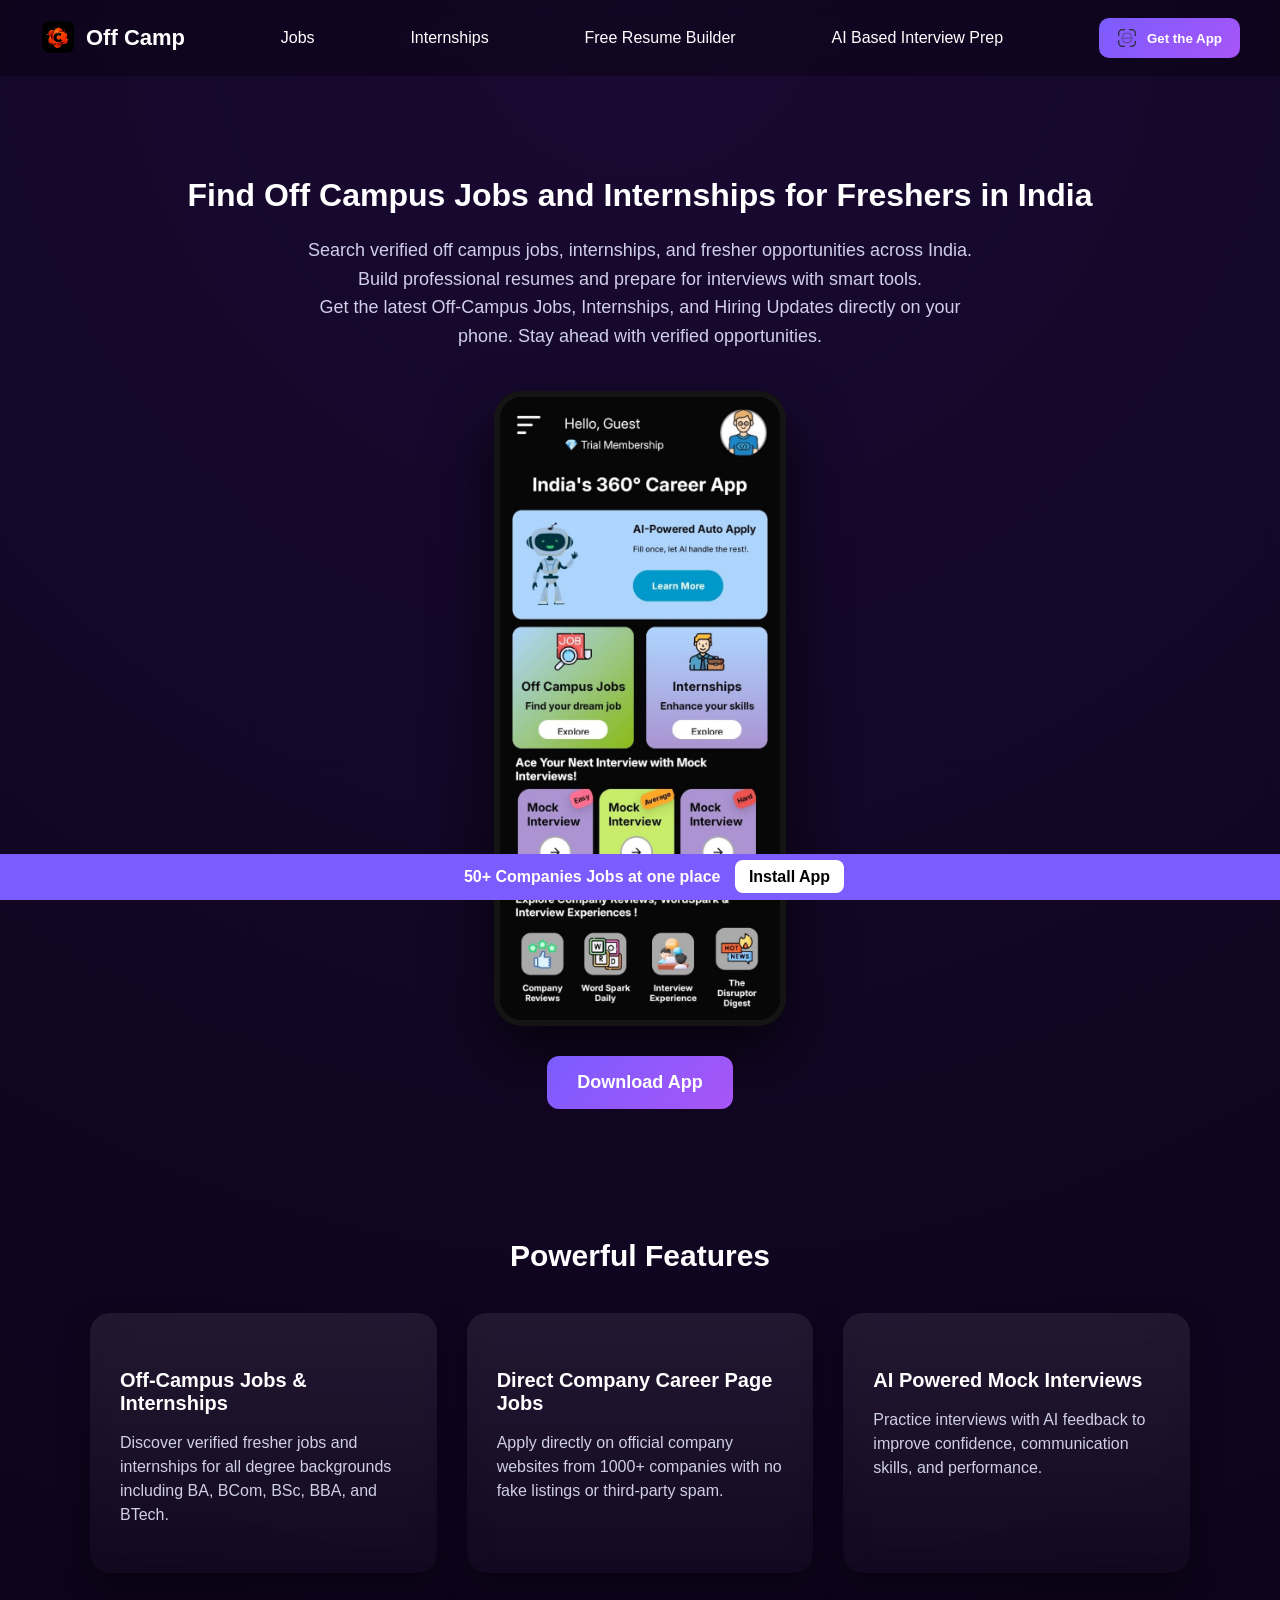
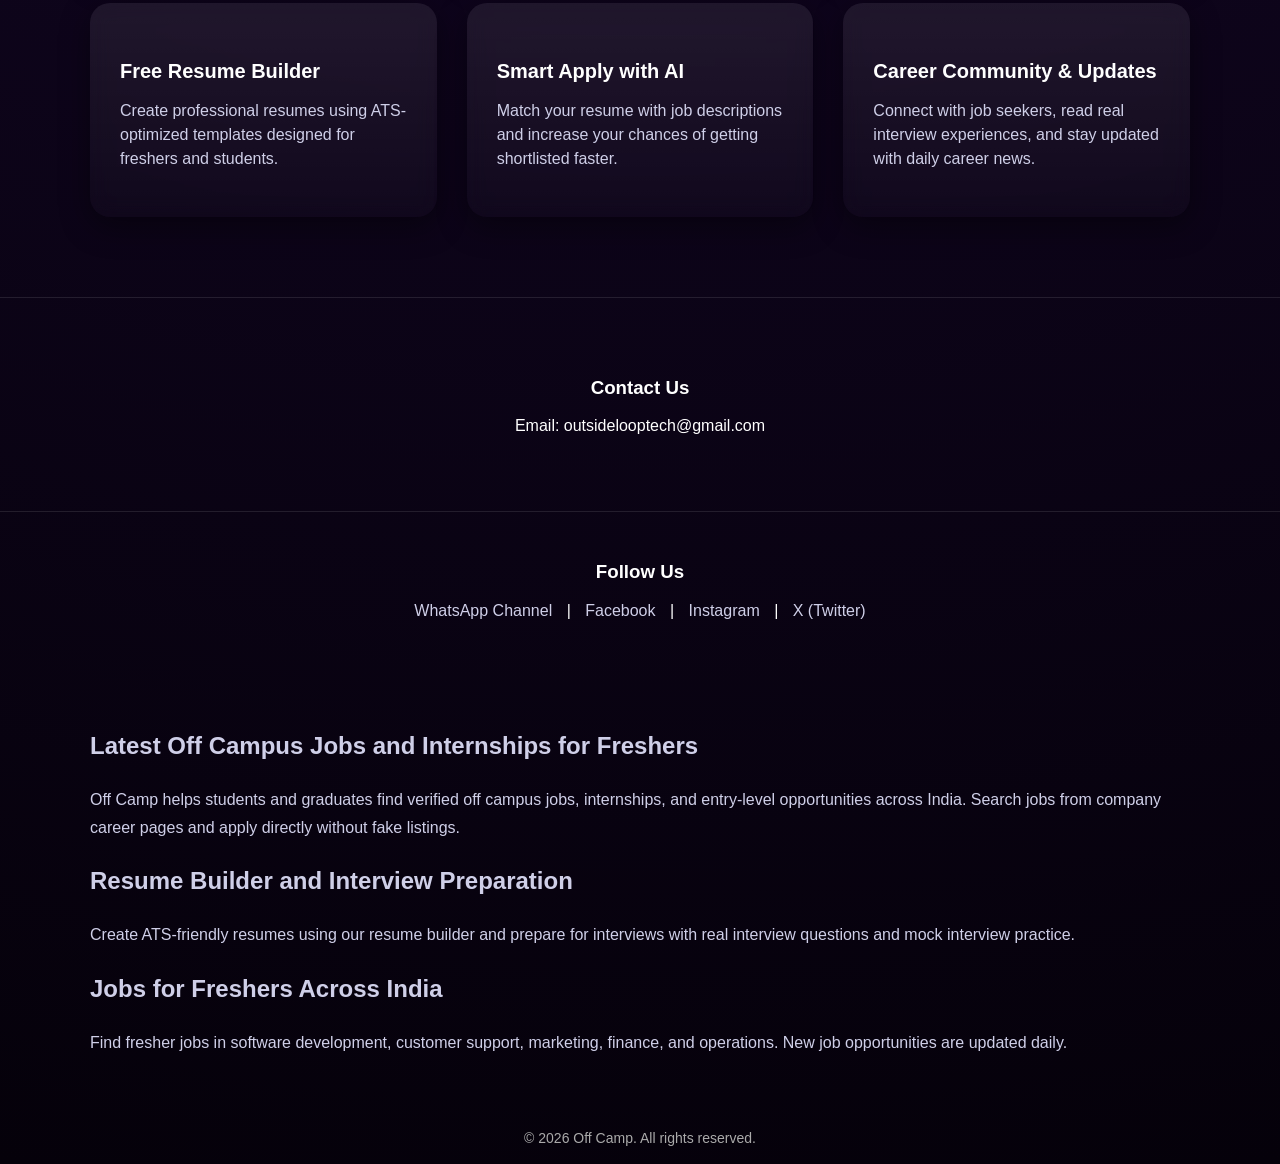
==== index.html @ f60c0081 "Update index.html" ====
<!DOCTYPE html>
<html lang="en">
<head>
<meta charset="UTF-8">
<meta name="viewport" content="width=device-width, initial-scale=1.0">
<!-- SEO Title -->
<title>Off Campus Jobs and Internships for Freshers</title>

<!-- Meta Description -->
<meta name="description" content="Find latest off campus jobs, internships, and fresher opportunities in India. Build ATS-friendly resumes and prepare for interviews. Apply directly on company career pages.">

<!-- Keywords -->
<meta name="keywords" content="off campus jobs, internships for freshers, jobs for freshers, resume builder, interview preparation, fresher jobs in India, entry level jobs">

<!-- Author -->
<meta name="author" content="Off Camp">

<link rel="sitemap" type="application/xml" title="Sitemap" href="/sitemap.xml">

<!-- Robots -->
<meta name="robots" content="index, follow">

<!-- Canonical URL -->
<link rel="canonical" href="https://offcamp.online/">

<!-- Open Graph (for sharing) -->
<meta property="og:title" content="Off Campus Jobs for Freshers | Off Camp">
<meta property="og:description" content="Find latest off campus jobs, internships, and fresher hiring updates across India.">
<meta property="og:image" content="https://offcamp.online/logo.png">
<meta property="og:url" content="https://offcamp.online/">
<meta property="og:type" content="website">
<meta name="application-name" content="Off Camp">
<meta name="apple-mobile-web-app-title" content="Off Camp">

<link rel="icon" href="/logo.png" type="image/png">
<link rel="shortcut icon" href="/logo.png">
<link rel="apple-touch-icon" href="/logo.png">
    
    
<style>

body {
    margin: 0;
    font-family: 'Poppins', sans-serif;
    background: radial-gradient(circle at top, #1a0933, #05010a);
    color: white;
}

/* Navigation */
nav {
    display: flex;
    justify-content: space-between;
    align-items: center;
    padding: 18px 40px;
    background: rgba(0,0,0,0.3);
    backdrop-filter: blur(10px);
    position: sticky;
    top: 0;
}

nav h1 {
    margin: 0;
    font-size: 22px;
    font-weight: 600;
}

nav a {
    color: white;
    text-decoration: none;
    font-weight: 500;
}

/* Hero Section */
.hero {
    text-align: center;
    padding: 80px 20px 40px;
}

.hero h2 {
    font-size: 42px;
    margin-bottom: 15px;
}

.hero p {
    font-size: 18px;
    color: #cfcfe8;
    max-width: 700px;
    margin: auto;
    line-height: 1.6;
}

/* App Image */
.app-image {
    margin-top: 40px;
}

.app-image img {
    width: 260px;
    max-width: 90%;
    border-radius: 25px;
    box-shadow: 0 20px 40px rgba(0,0,0,0.6);
    transition: 0.3s ease;
}

.app-image img:hover {
    transform: translateY(-10px) scale(1.03);
}

.download-btn {
    display: inline-block;
    margin-top: 30px;
    padding: 16px 30px;
    background: linear-gradient(135deg, #7b5cff, #a855f7);
    color: white;
    font-size: 18px;
    text-decoration: none;
    border-radius: 12px;
    font-weight: 600;
    transition: 0.3s ease;
}

.download-btn:hover {
    transform: translateY(-3px);
}

/* Features Section */
.section {
    padding: 60px 20px 80px;
}

.section h3 {
    text-align: center;
    font-size: 30px;
    margin-bottom: 40px;
}

.features {
    display: grid;
    grid-template-columns: repeat(auto-fit, minmax(260px, 1fr));
    gap: 30px;
    max-width: 1100px;
    margin: auto;
}

.card {
    background: linear-gradient(180deg, rgba(255,255,255,0.08), rgba(255,255,255,0.02));
    padding: 30px;
    border-radius: 20px;
    backdrop-filter: blur(10px);
    box-shadow: 0 10px 30px rgba(0,0,0,0.4);
    transition: 0.3s;
}

.card:hover {
    transform: translateY(-8px);
}

.card h4 {
    font-size: 20px;
    margin-bottom: 10px;
}

.card p {
    color: #cfcfe8;
    line-height: 1.5;
}

/* Contact Section */
#contact {
    text-align: center;
    padding: 60px 20px;
    border-top: 1px solid rgba(255,255,255,0.1);
}

footer {
    text-align: center;
    padding: 18px;
    font-size: 14px;
    color: #aaa;
}

@media (max-width: 600px) {
    .hero h2 {
        font-size: 30px;
    }
}

</style>
    <script type="application/ld+json">
{
  "@context": "https://schema.org",
  "@type": "Organization",
  "name": "Off Camp",
  "url": "https://offcamp.online",
  "logo": "https://offcamp.online/logo.png",
  "sameAs": [
    "https://www.instagram.com/sameeroffcamp/",
    "https://x.com/outsidelooptech"
  ]
}
</script>
</head>

<body>

<!-- Navigation -->
<nav>
<h1 style="display:flex;align-items:center;gap:10px;">
<img src="logo.png" alt="First Offcamp Logo" style="height:36px;width:36px;border-radius:8px;">
<span>Off Camp</span>
</h1>
<a href="/off-campus-jobs.html">Jobs</a>
<a href="/remote-internships.html">Internships</a>
<a href="/resume-builder-for-freshers.html">Free Resume Builder</a>
<a href="/interview-preparation-questions.html">AI Based Interview Prep</a>
<button id="openModal" style="display: inline-flex; align-items: center; gap: 10px; padding: 10px 18px; border: none; border-radius: 10px; background: linear-gradient(135deg, #7b5cff, #a855f7); color: white; font-weight: 600; cursor: pointer;">
  <!-- Icon as src -->
  <img src="scan.svg" alt="App Icon" style="width: 20px; height: 20px;">  
  <span>Get the App</span>
</button>

</nav>

<!-- Hero Section -->
<div class="hero">
   
<h1>Find Off Campus Jobs and Internships for Freshers in India</h1>
    <p>
Search verified off campus jobs, internships, and fresher opportunities across India. 
Build professional resumes and prepare for interviews with smart tools.
</p>
<p>
Get the latest Off-Campus Jobs, Internships, and Hiring Updates directly on your phone. Stay ahead with verified opportunities.
</p>

<!-- IMPORTANT: Replace app.png with your screenshot file name -->
<div class="app-image" style="display:flex;justify-content:center;align-items:center;">
<img src="Index1.jpeg" alt="Off Camp app showing off campus jobs and internships for freshers" style="width:280px;max-width:90%;border-radius:28px;box-shadow:0 25px 60px rgba(0,0,0,0.7);border:6px solid rgba(255,255,255,0.08);background:#000;">
</div>

<a class="download-btn" href="https://play.google.com/store/apps/details?id=com.first.offcamp" target="_blank">
Download App
</a>
</div>

<!-- Features Section -->
<div class="section">
<h3>Powerful Features</h3>

<div class="features">

<div class="card">
<h4>Off-Campus Jobs & Internships</h4>
<p>Discover verified fresher jobs and internships for all degree backgrounds including BA, BCom, BSc, BBA, and BTech.</p>
</div>

<div class="card">
<h4>Direct Company Career Page Jobs</h4>
<p>Apply directly on official company websites from 1000+ companies with no fake listings or third-party spam.</p>
</div>

<div class="card">
<h4>AI Powered Mock Interviews</h4>
<p>Practice interviews with AI feedback to improve confidence, communication skills, and performance.</p>
</div>

<div class="card">
<h4>Free Resume Builder</h4>
<p>Create professional resumes using ATS-optimized templates designed for freshers and students.</p>
</div>

<div class="card">
<h4>Smart Apply with AI</h4>
<p>Match your resume with job descriptions and increase your chances of getting shortlisted faster.</p>
</div>

<div class="card">
<h4>Career Community & Updates</h4>
<p>Connect with job seekers, read real interview experiences, and stay updated with daily career news.</p>
</div>

</div>
</div>

<!-- Contact Section -->
<div id="contact">
<h3>Contact Us</h3>
<p>Email: outsidelooptech@gmail.com</p>
</div>

<!-- Social Links Section -->
<div style="text-align:center;padding:30px 20px;border-top:1px solid rgba(255,255,255,0.1);">

<h3>Follow Us</h3>

<p style="margin-top:15px;">
<a href="https://www.whatsapp.com/channel/0029Vb6MqgE5vKA1TDtMIE3o" target="_blank" style="margin:10px;color:#cfcfe8;text-decoration:none;font-weight:500;">WhatsApp Channel</a> |
<a href="#" target="_blank" style="margin:10px;color:#cfcfe8;text-decoration:none;font-weight:500;">Facebook</a> |
<a href="https://www.instagram.com/sameeroffcamp/" target="_blank" style="margin:10px;color:#cfcfe8;text-decoration:none;font-weight:500;">Instagram</a> |
<a href="https://x.com/outsidelooptech" target="_blank" style="margin:10px;color:#cfcfe8;text-decoration:none;font-weight:500;">X (Twitter)</a>
</p>

</div>

    <div style="max-width:1100px;margin:auto;padding:40px 20px;color:#cfcfe8;line-height:1.7;">

<h2>Latest Off Campus Jobs and Internships for Freshers</h2>

<p>
Off Camp helps students and graduates find verified off campus jobs, internships, and entry-level opportunities across India. 
Search jobs from company career pages and apply directly without fake listings.
</p>

<h2>Resume Builder and Interview Preparation</h2>

<p>
Create ATS-friendly resumes using our resume builder and prepare for interviews with real interview questions and mock interview practice.
</p>

<h2>Jobs for Freshers Across India</h2>

<p>
Find fresher jobs in software development, customer support, marketing, finance, and operations. 
New job opportunities are updated daily.
</p>

</div>
    <div id="installBar">
50+ Companies Jobs at one place

<a href="https://play.google.com/store/apps/details?id=YOUR_APP_PACKAGE">

Install App

</a>

</div>

<style>

#installBar {
position: fixed;
bottom: 0;
left: 0;
width: 100%;
background: #7b5cff;
color: white;
padding: 14px;
text-align: center;
font-weight: 600;
z-index: 9999;
}

#installBar a {
background: white;
color: black;
padding: 8px 14px;
border-radius: 8px;
margin-left: 10px;
text-decoration: none;
}

</style>

<footer>
© 2026 Off Camp. All rights reserved.
</footer>



<!-- App Download Modal -->
<div id="appModal" style="display:none;position:fixed;top:0;left:0;width:100%;height:100%;background:rgba(0,0,0,0.75);backdrop-filter:blur(8px);justify-content:center;align-items:center;z-index:999;">

<div style="background:#ffffff;color:#111;border-radius:24px;max-width:900px;width:95%;display:flex;overflow:hidden;position:relative;box-shadow:0 30px 80px rgba(0,0,0,0.6);">

<!-- Left Side Phone Image -->
<div style="flex:1;background:#f3e9dd;display:flex;justify-content:center;align-items:center;padding:30px;">
<img src="Frame 3.png" alt="App Screenshot" style="width:260px;max-width:100%;border-radius:30px;">
</div>

<!-- Right Side Content -->
<div style="flex:1.2;padding:40px;">

<button id="closeModal" style="position:absolute;top:15px;right:18px;background:none;border:none;font-size:24px;cursor:pointer;">×</button>

<div style="display:inline-block;background:#f1f1f1;padding:6px 14px;border-radius:20px;font-size:14px;margin-bottom:18px;">
50+ Companies Jobs at one place
</div>

<h2 style="font-size:34px;margin:0 0 15px 0;line-height:1.2;">
Download the Off Camp : Job Search App
</h2>

<p style="color:#555;font-size:16px;margin-bottom:25px;">
Get instant access to off-campus jobs, internships, and fresher hiring updates directly on your phone.
</p>

<div style="display:flex;gap:25px;align-items:center;background:#f7f7f7;padding:20px;border-radius:18px;">

<!-- QR Code -->
<div style="text-align:center;">
<img src="QR.png" alt="QR Code" style="width:120px;height:120px;">
<div style="font-size:12px;color:#666;margin-top:6px;">SCAN TO DOWNLOAD</div>
</div>

<!-- Google Play Button -->
<div>
<a href="https://play.google.com/store/apps/details?id=com.first.offcamp" target="_blank" style="display:inline-block;">
<img src="googleplay.webp" alt="Get it on Google Play" style="height:55px;">
</a>
<div style="font-size:12px;color:#666;margin-top:8px;">Available on Android</div>
</div>

</div>

</div>

</div>

</div>

<script>

const modal = document.getElementById('appModal');
const openBtn = document.getElementById('openModal');
const closeBtn = document.getElementById('closeModal');

openBtn.onclick = function() {
    modal.style.display = 'flex';
}

closeBtn.onclick = function() {
    modal.style.display = 'none';
}

window.onclick = function(event) {
    if (event.target == modal) {
        modal.style.display = 'none';
    }
}

</script>

</body>
</html>
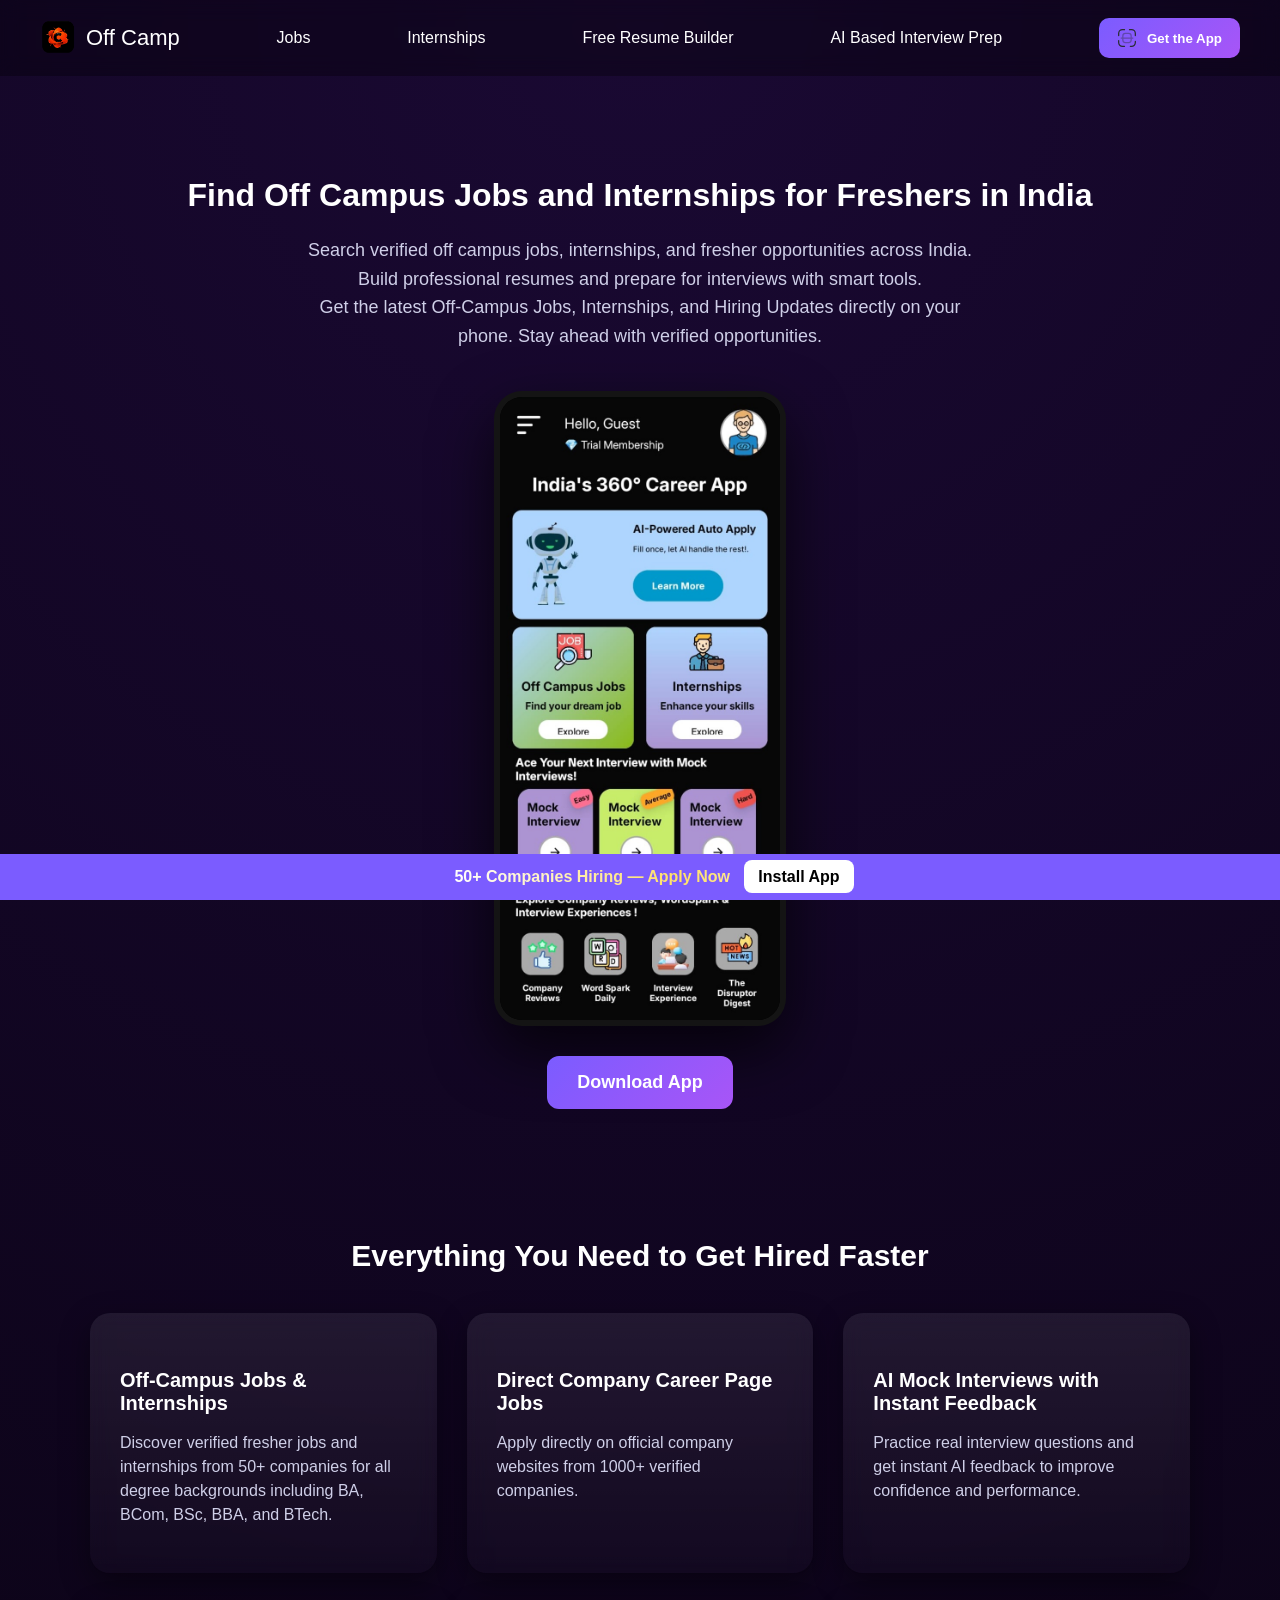
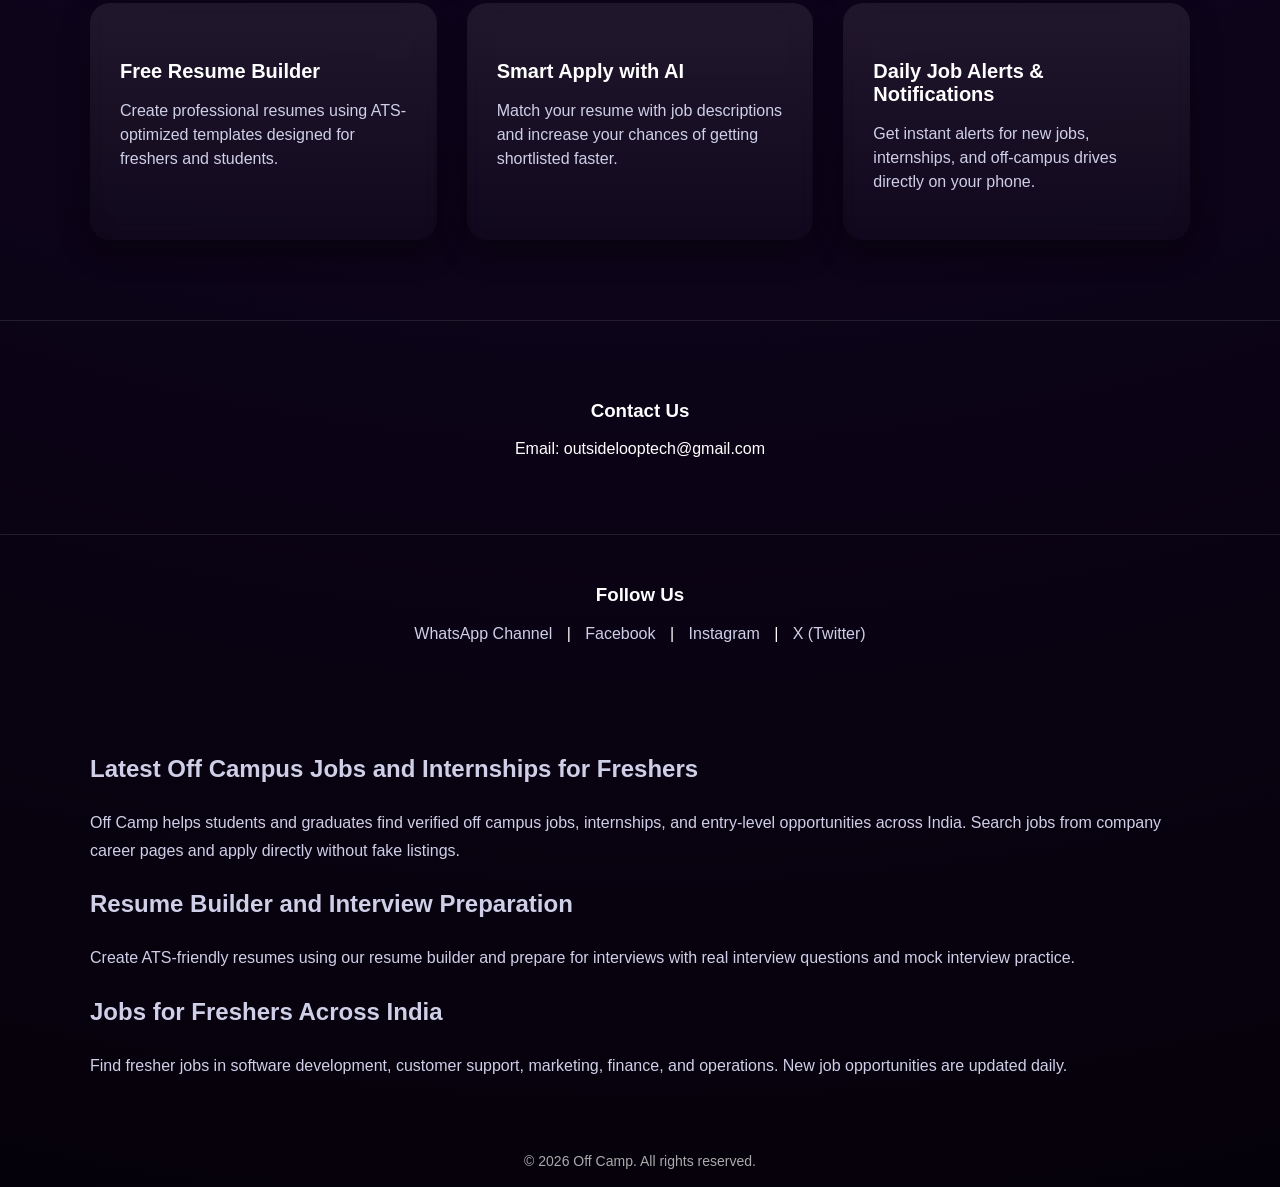
==== commit 182e6113: "Update index.html" ====
--- a/index.html
+++ b/index.html
@@ -207,7 +207,9 @@
 <nav>
 <h1 style="display:flex;align-items:center;gap:10px;">
 <img src="logo.png" alt="First Offcamp Logo" style="height:36px;width:36px;border-radius:8px;">
-<span>Off Camp</span>
+<a href="https://offcamp.online/">
+  <span>Off Camp</span>
+</a>
 </h1>
 <a href="/off-campus-jobs.html">Jobs</a>
 <a href="/remote-internships.html">Internships</a>
@@ -245,23 +247,23 @@
 
 <!-- Features Section -->
 <div class="section">
-<h3>Powerful Features</h3>
+<h3>Everything You Need to Get Hired Faster</h3>
 
 <div class="features">
 
 <div class="card">
 <h4>Off-Campus Jobs & Internships</h4>
-<p>Discover verified fresher jobs and internships for all degree backgrounds including BA, BCom, BSc, BBA, and BTech.</p>
+<p>Discover verified fresher jobs and internships from 50+ companies for all degree backgrounds including BA, BCom, BSc, BBA, and BTech.</p>
 </div>
 
 <div class="card">
 <h4>Direct Company Career Page Jobs</h4>
-<p>Apply directly on official company websites from 1000+ companies with no fake listings or third-party spam.</p>
-</div>
-
-<div class="card">
-<h4>AI Powered Mock Interviews</h4>
-<p>Practice interviews with AI feedback to improve confidence, communication skills, and performance.</p>
+<p>Apply directly on official company websites from 1000+ verified companies.</p>
+</div>
+
+<div class="card">
+<h4>AI Mock Interviews with Instant Feedback</h4>
+<p>Practice real interview questions and get instant AI feedback to improve confidence and performance.</p>
 </div>
 
 <div class="card">
@@ -275,8 +277,8 @@
 </div>
 
 <div class="card">
-<h4>Career Community & Updates</h4>
-<p>Connect with job seekers, read real interview experiences, and stay updated with daily career news.</p>
+<h4>Daily Job Alerts & Notifications</h4>
+<p>Get instant alerts for new jobs, internships, and off-campus drives directly on your phone.</p>
 </div>
 
 </div>
@@ -325,10 +327,13 @@
 </p>
 
 </div>
-    <div id="installBar">
-50+ Companies Jobs at one place
-
-<a href="https://play.google.com/store/apps/details?id=YOUR_APP_PACKAGE">
+
+<div id="installBar">
+<span class="glitter">
+50+ Companies Hiring — Apply Now
+</span>
+
+<a href="https://play.google.com/store/apps/details?id=com.first.offcamp">
 
 Install App
 
@@ -349,7 +354,10 @@
 text-align: center;
 font-weight: 600;
 z-index: 9999;
-}
+font-size: 16px;
+}
+
+/* Install Button */
 
 #installBar a {
 background: white;
@@ -358,6 +366,33 @@
 border-radius: 8px;
 margin-left: 10px;
 text-decoration: none;
+font-weight: 700;
+}
+
+/* Glitter / Shimmer Effect */
+
+.glitter {
+background: linear-gradient(
+90deg,
+white 0%,
+#ffe066 40%,
+white 80%
+);
+
+background-size: 200% auto;
+
+color: transparent;
+
+-webkit-background-clip: text;
+background-clip: text;
+
+animation: shimmer 2.5s linear infinite;
+}
+
+@keyframes shimmer {
+to {
+background-position: 200% center;
+}
 }
 
 </style>
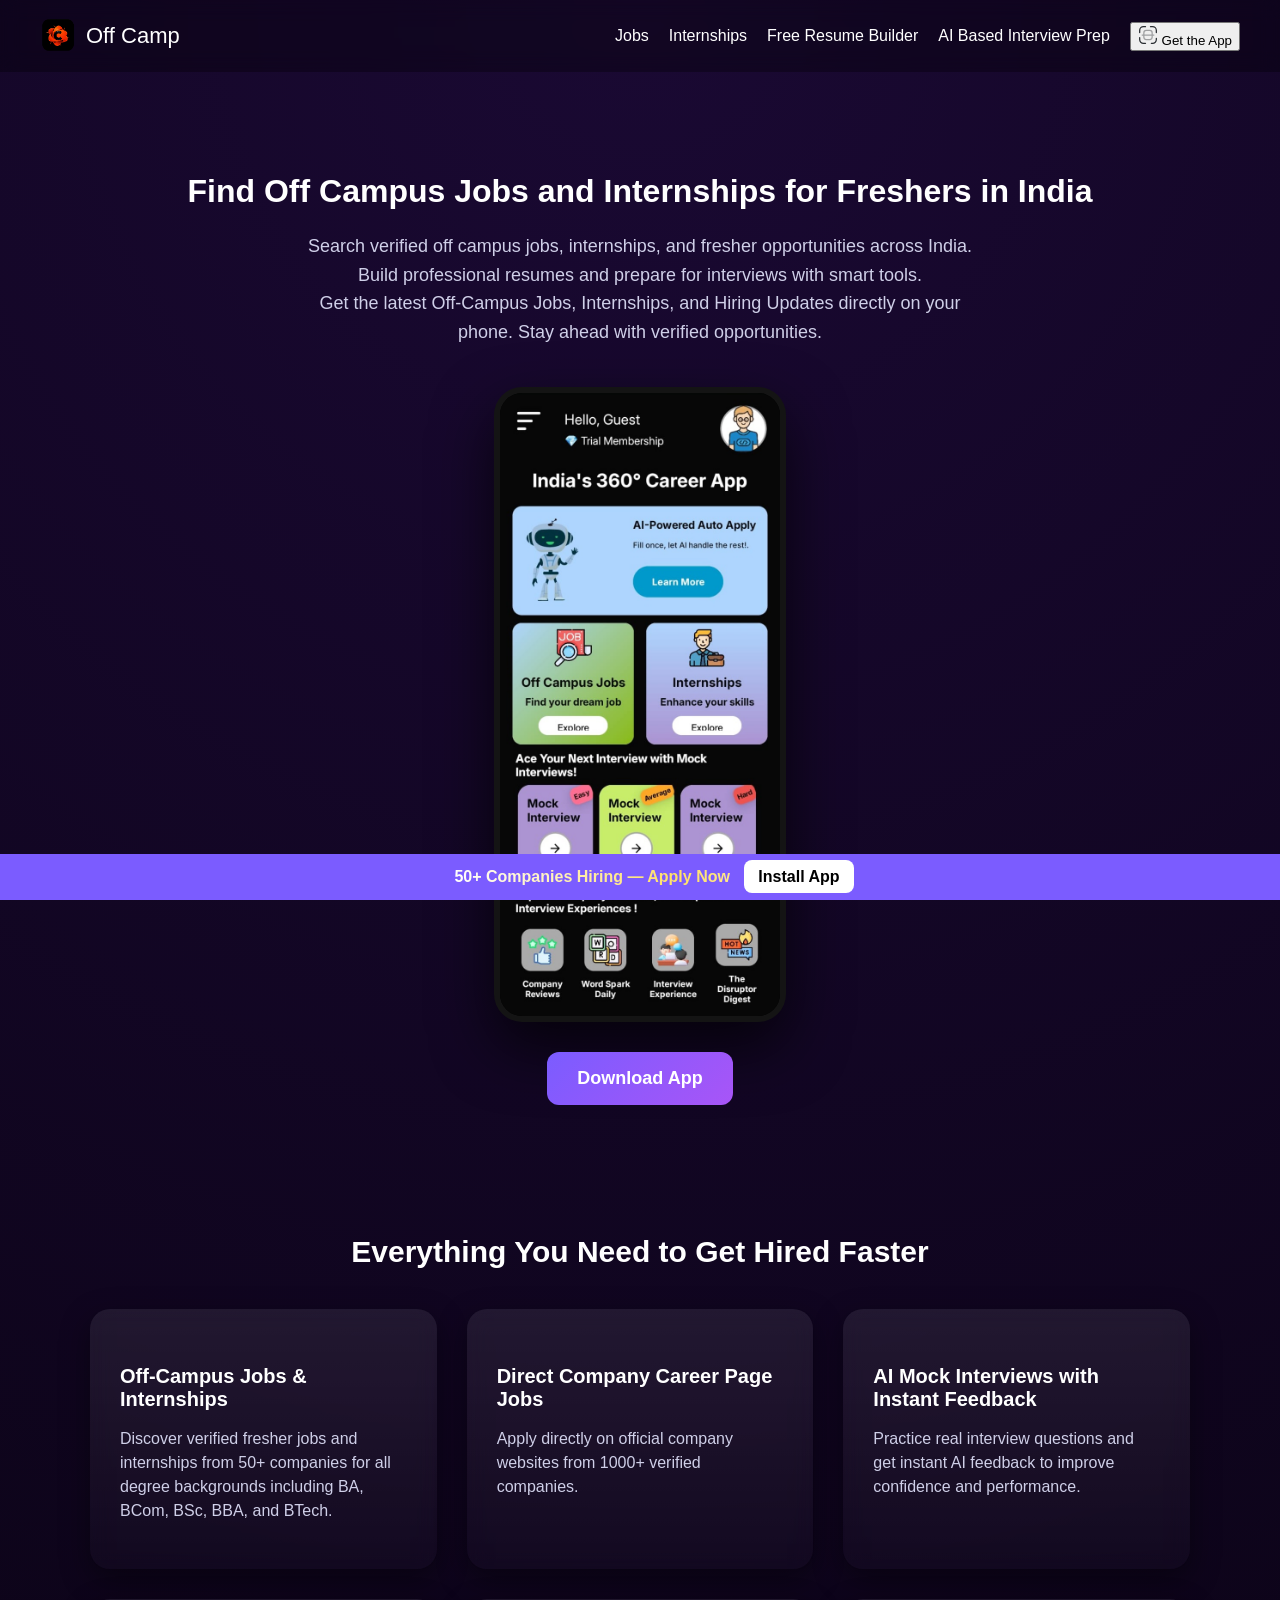
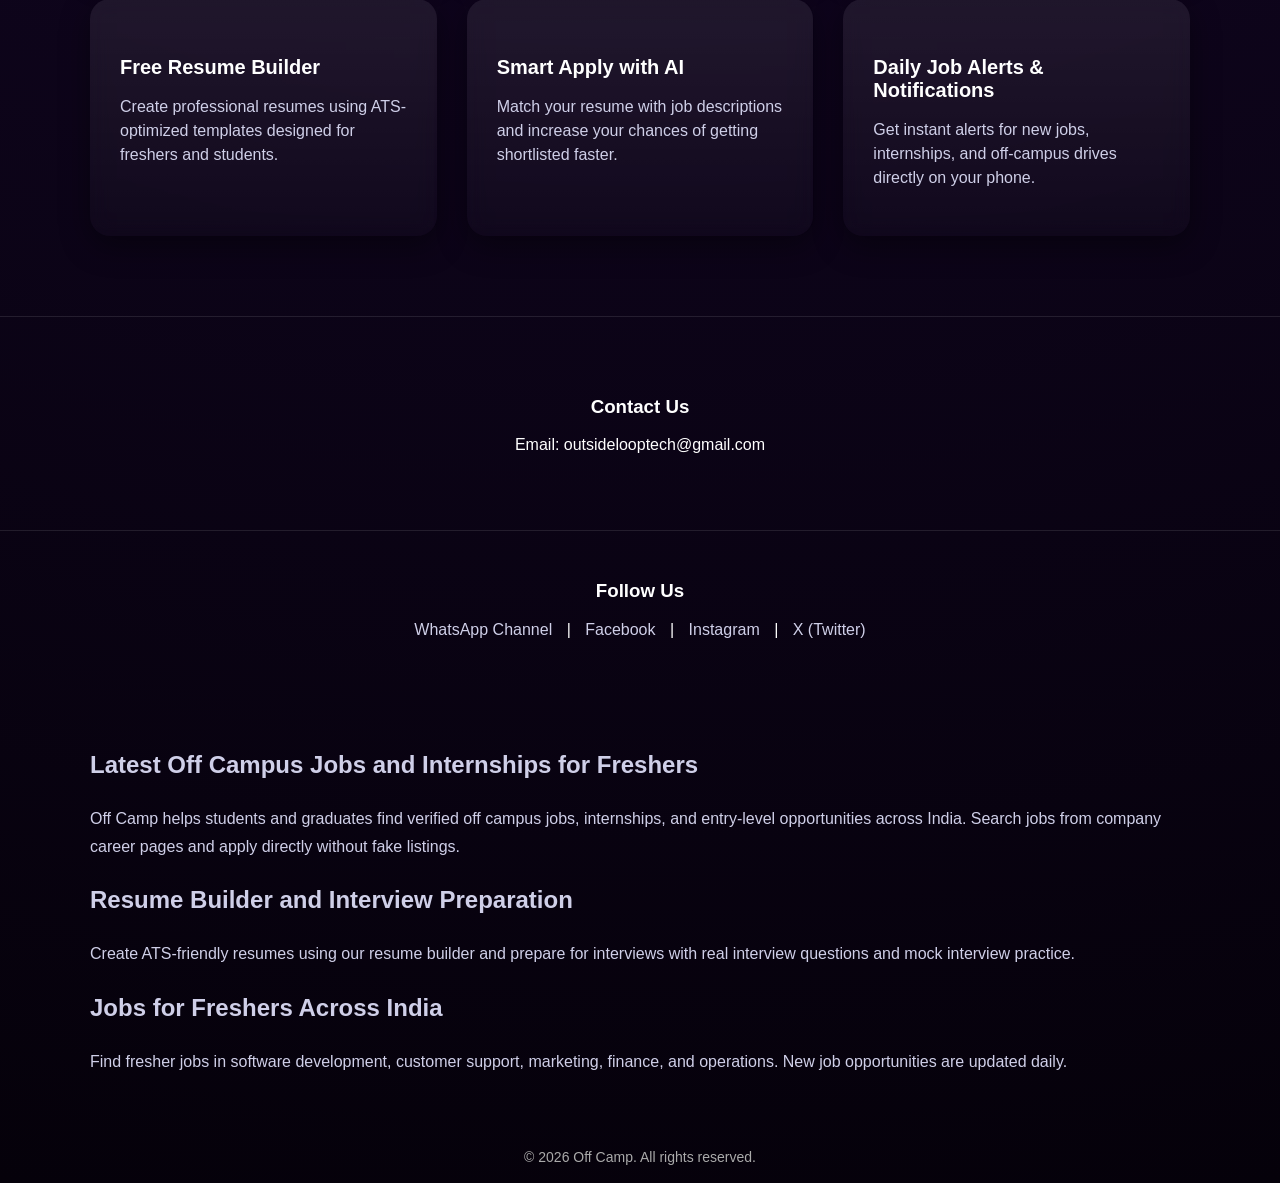
==== commit 3a490c7b: "Update index.html" ====
--- a/index.html
+++ b/index.html
@@ -48,14 +48,16 @@
 
 /* Navigation */
 nav {
-    display: flex;
-    justify-content: space-between;
-    align-items: center;
-    padding: 18px 40px;
-    background: rgba(0,0,0,0.3);
-    backdrop-filter: blur(10px);
-    position: sticky;
-    top: 0;
+display: flex;
+justify-content: space-between;
+align-items: center;
+padding: 18px 40px;
+background: rgba(0,0,0,0.3);
+backdrop-filter: blur(10px);
+position: sticky;
+top: 0;
+flex-wrap: wrap;
+gap: 10px;
 }
 
 nav h1 {
@@ -183,6 +185,85 @@
     .hero h2 {
         font-size: 30px;
     }
+}
+
+    @media (max-width: 600px) {
+    .hero h2 {
+        font-size: 30px;
+    }
+}
+
+/* MOBILE NAVBAR FIX */
+@media (max-width: 768px) {
+
+nav {
+    padding: 14px 16px;
+    flex-wrap: wrap;
+    gap: 10px;
+}
+
+nav h1 {
+    width: 100%;
+    justify-content: center;
+}
+
+nav a {
+    font-size: 14px;
+}
+
+#openModal {
+    width: 100%;
+    justify-content: center;
+}
+
+}
+
+    /* NAV LINKS CONTAINER */
+
+.nav-links {
+display: flex;
+gap: 20px;
+align-items: center;
+}
+
+/* HAMBURGER ICON */
+
+#hamburger {
+display: none;
+font-size: 26px;
+cursor: pointer;
+}
+
+/* MOBILE VIEW */
+
+@media (max-width: 768px) {
+
+#hamburger {
+display: block;
+}
+
+.nav-links {
+display: none;
+flex-direction: column;
+width: 100%;
+background: rgba(0,0,0,0.95);
+padding: 15px 0;
+border-top: 1px solid rgba(255,255,255,0.1);
+}
+
+.nav-links a {
+padding: 12px 0;
+font-size: 16px;
+}
+
+.nav-links button {
+margin-top: 10px;
+}
+
+.nav-links.active {
+display: flex;
+}
+
 }
 
 </style>
@@ -198,6 +279,8 @@
     "https://x.com/outsidelooptech"
   ]
 }
+
+        
 </script>
 </head>
 
@@ -205,21 +288,35 @@
 
 <!-- Navigation -->
 <nav>
+
 <h1 style="display:flex;align-items:center;gap:10px;">
-<img src="logo.png" alt="First Offcamp Logo" style="height:36px;width:36px;border-radius:8px;">
+<img src="logo.png" alt="Offcamp Logo"
+style="height:36px;width:36px;border-radius:8px;">
+
 <a href="https://offcamp.online/">
-  <span>Off Camp</span>
+<span>Off Camp</span>
 </a>
 </h1>
+
+<!-- HAMBURGER BUTTON -->
+<div id="hamburger">
+☰
+</div>
+
+<!-- NAV LINKS -->
+<div class="nav-links" id="navLinks">
+
 <a href="/off-campus-jobs.html">Jobs</a>
 <a href="/remote-internships.html">Internships</a>
 <a href="/resume-builder-for-freshers.html">Free Resume Builder</a>
 <a href="/interview-preparation-questions.html">AI Based Interview Prep</a>
-<button id="openModal" style="display: inline-flex; align-items: center; gap: 10px; padding: 10px 18px; border: none; border-radius: 10px; background: linear-gradient(135deg, #7b5cff, #a855f7); color: white; font-weight: 600; cursor: pointer;">
-  <!-- Icon as src -->
-  <img src="scan.svg" alt="App Icon" style="width: 20px; height: 20px;">  
-  <span>Get the App</span>
+
+<button id="openModal">
+<img src="scan.svg" style="width:20px;height:20px;">
+<span>Get the App</span>
 </button>
+
+</div>
 
 </nav>
 
@@ -474,6 +571,18 @@
     }
 }
 
+    const hamburger =
+document.getElementById("hamburger");
+
+const navLinks =
+document.getElementById("navLinks");
+
+hamburger.onclick = function () {
+
+navLinks.classList.toggle("active");
+
+};
+
 </script>
 
 </body>
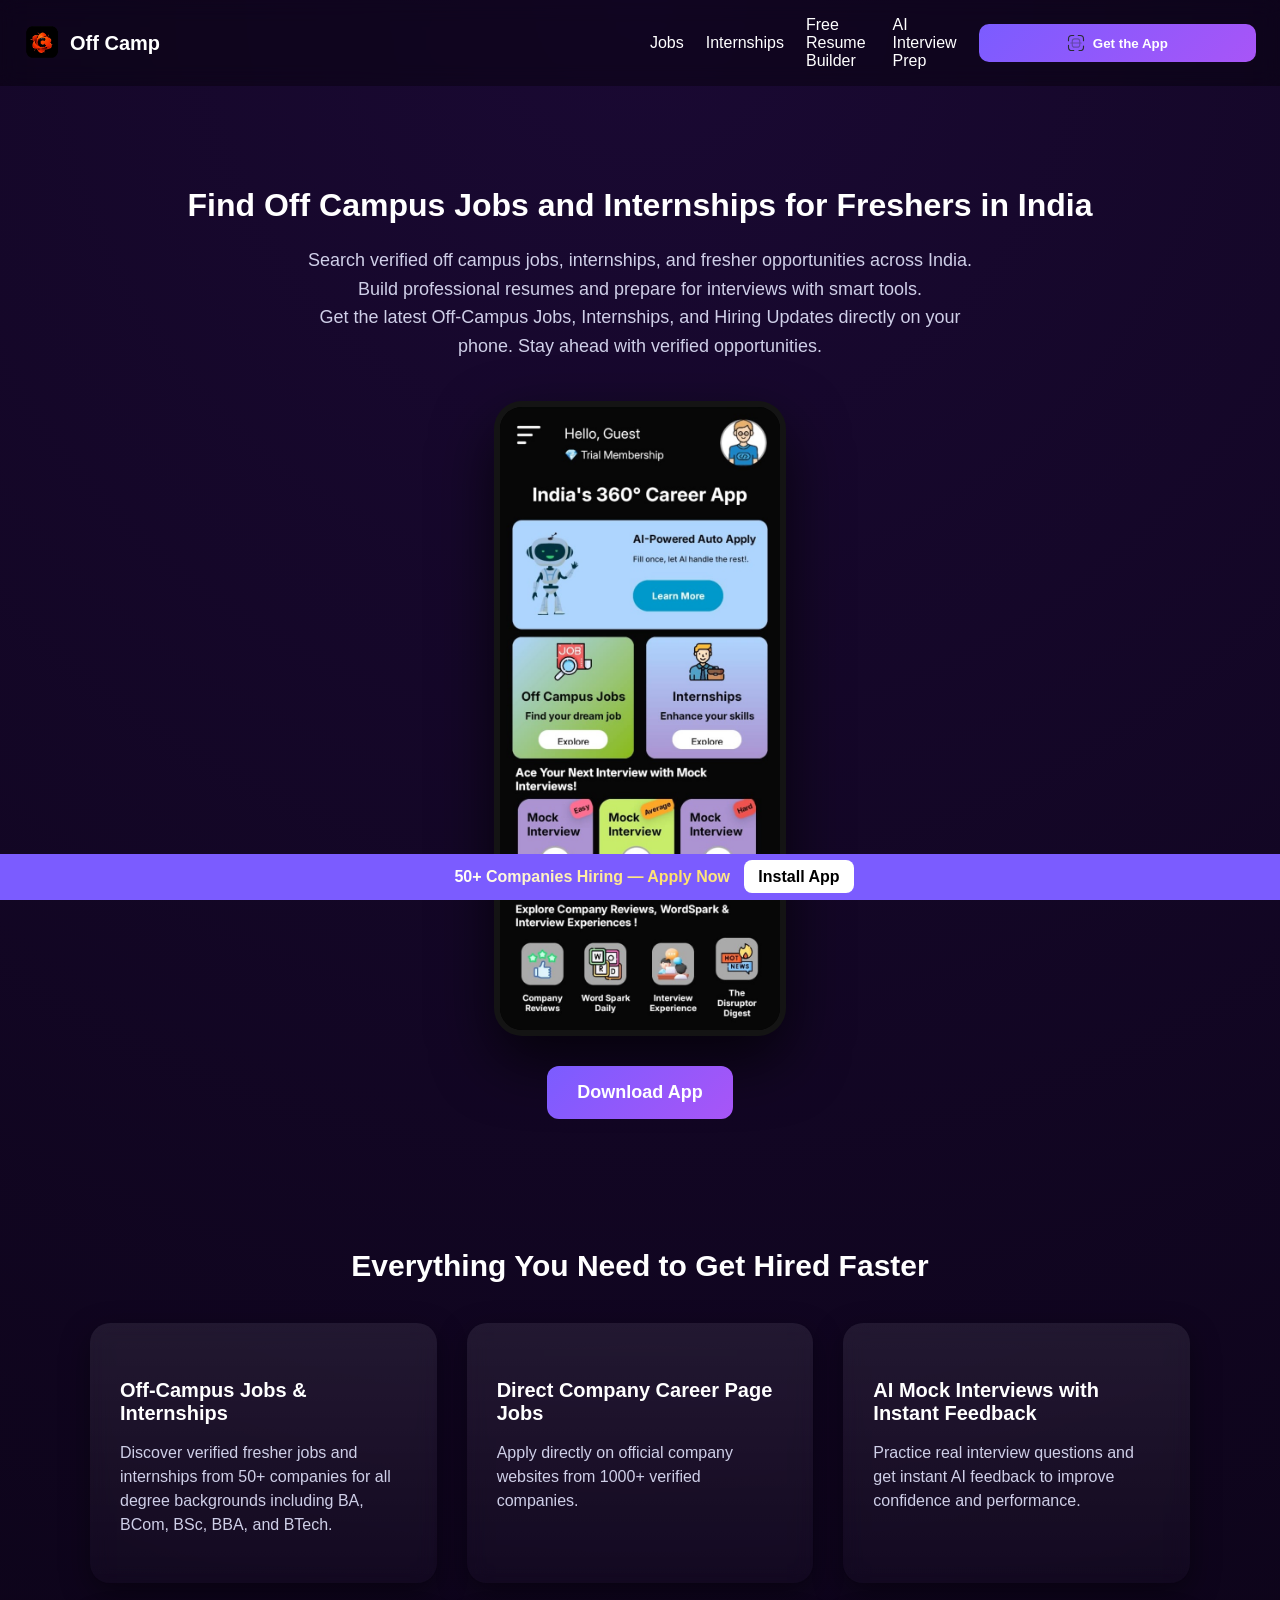
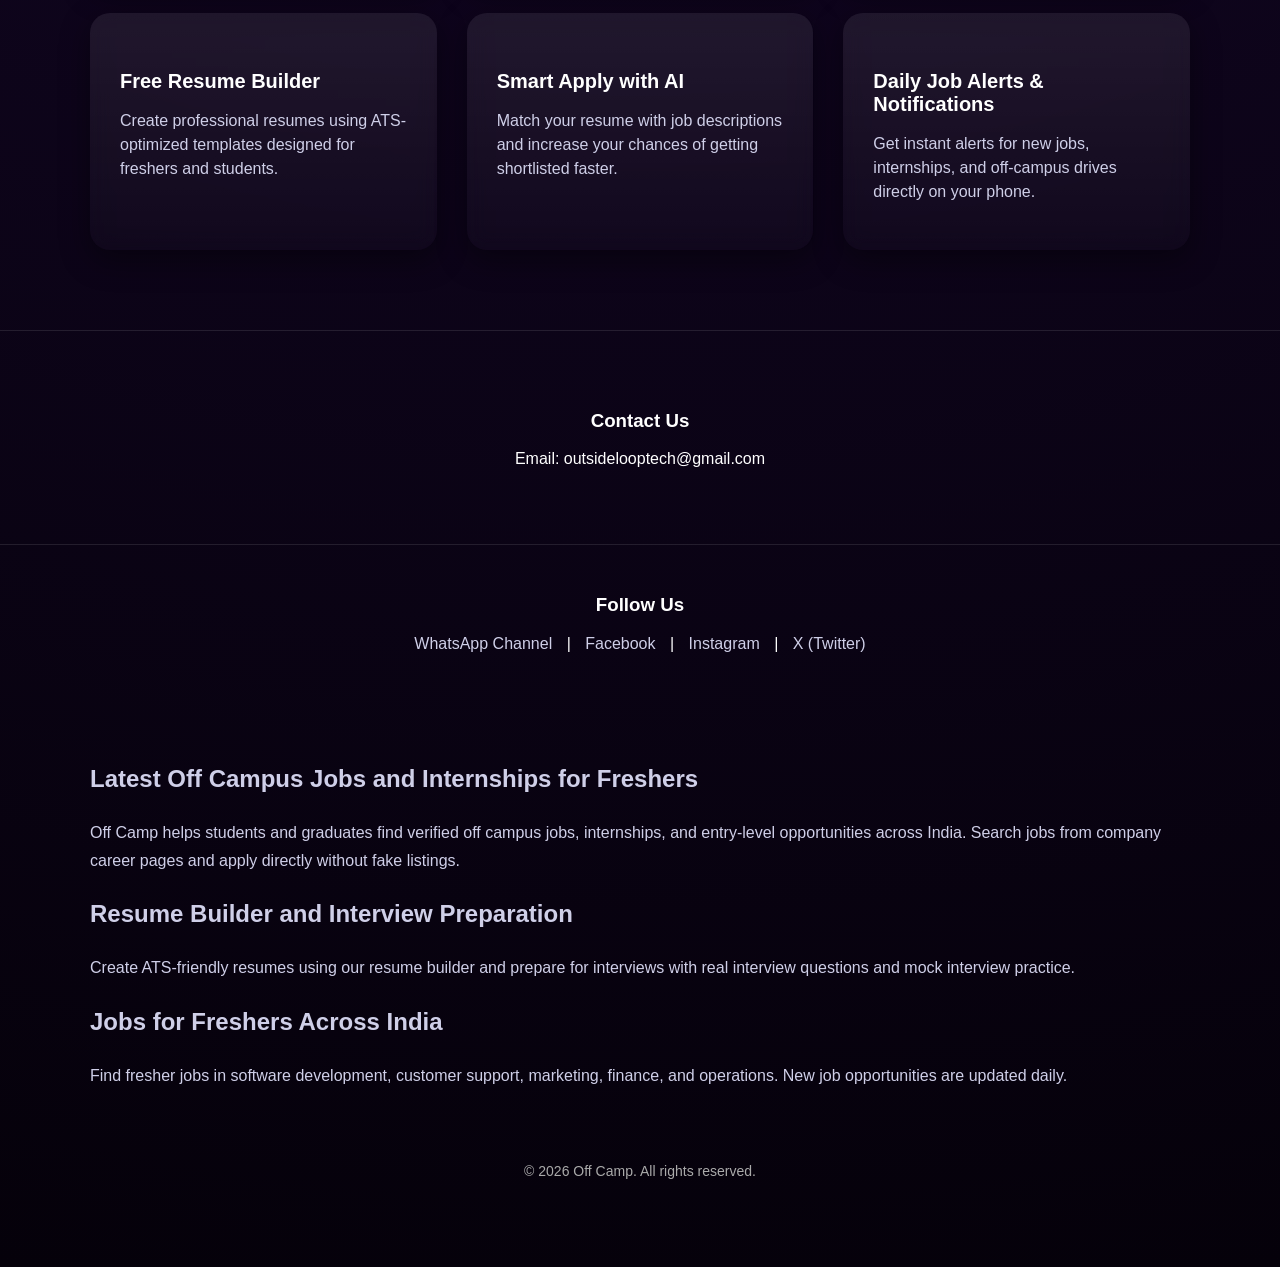
==== commit 9a6bbe75: "Update index.html" ====
--- a/index.html
+++ b/index.html
@@ -44,33 +44,14 @@
     font-family: 'Poppins', sans-serif;
     background: radial-gradient(circle at top, #1a0933, #05010a);
     color: white;
+    padding-bottom: 70px; /* ADD THIS */
+}
+    html {
+    scroll-behavior: smooth;
 }
 
 /* Navigation */
-nav {
-display: flex;
-justify-content: space-between;
-align-items: center;
-padding: 18px 40px;
-background: rgba(0,0,0,0.3);
-backdrop-filter: blur(10px);
-position: sticky;
-top: 0;
-flex-wrap: wrap;
-gap: 10px;
-}
-
-nav h1 {
-    margin: 0;
-    font-size: 22px;
-    font-weight: 600;
-}
-
-nav a {
-    color: white;
-    text-decoration: none;
-    font-weight: 500;
-}
+
 
 /* Hero Section */
 .hero {
@@ -187,46 +168,81 @@
     }
 }
 
-    @media (max-width: 600px) {
-    .hero h2 {
-        font-size: 30px;
-    }
-}
-
-/* MOBILE NAVBAR FIX */
-@media (max-width: 768px) {
-
-nav {
-    padding: 14px 16px;
-    flex-wrap: wrap;
-    gap: 10px;
-}
-
-nav h1 {
-    width: 100%;
-    justify-content: center;
-}
-
-nav a {
-    font-size: 14px;
-}
-
 #openModal {
     width: 100%;
     justify-content: center;
 }
 
-}
-
-    /* NAV LINKS CONTAINER */
+/* NAVBAR */
+
+nav {
+display: flex;
+justify-content: space-between;
+align-items: center;
+padding: 16px 24px;
+background: rgba(0,0,0,0.35);
+backdrop-filter: blur(10px);
+position: sticky;
+top: 0;
+z-index: 1000;
+}
+
+/* LEFT SIDE */
+
+.nav-left {
+display: flex;
+align-items: center;
+gap: 10px;
+font-size: 20px;
+font-weight: 600;
+}
+
+.nav-left img {
+height: 36px;
+width: 36px;
+border-radius: 8px;
+}
+
+.nav-left a {
+color: white;
+text-decoration: none;
+}
+
+/* LINKS */
 
 .nav-links {
 display: flex;
-gap: 20px;
 align-items: center;
-}
-
-/* HAMBURGER ICON */
+gap: 22px;
+}
+
+.nav-links a {
+color: white;
+text-decoration: none;
+font-weight: 500;
+}
+
+/* APP BUTTON */
+
+.app-btn {
+display: flex;
+align-items: center;
+gap: 8px;
+padding: 10px 16px;
+border: none;
+border-radius: 10px;
+background: linear-gradient(135deg, #7b5cff, #a855f7);
+color: white;
+font-weight: 600;
+cursor: pointer;
+}
+
+.app-btn img {
+width: 18px;
+height: 18px;
+}
+
+/* HAMBURGER */
 
 #hamburger {
 display: none;
@@ -234,7 +250,7 @@
 cursor: pointer;
 }
 
-/* MOBILE VIEW */
+/* MOBILE */
 
 @media (max-width: 768px) {
 
@@ -243,28 +259,35 @@
 }
 
 .nav-links {
+position: absolute;
+top: 70px;
+left: 0;
+width: 100%;
+background: rgba(0,0,0,0.96);
+flex-direction: column;
+align-items: center;
+gap: 16px;
+padding: 20px 0;
+
 display: none;
-flex-direction: column;
-width: 100%;
-background: rgba(0,0,0,0.95);
-padding: 15px 0;
-border-top: 1px solid rgba(255,255,255,0.1);
-}
-
-.nav-links a {
-padding: 12px 0;
-font-size: 16px;
-}
-
-.nav-links button {
-margin-top: 10px;
 }
 
 .nav-links.active {
 display: flex;
 }
 
-}
+.nav-links a {
+font-size: 16px;
+}
+
+.app-btn {
+width: 90%;
+justify-content: center;
+}
+
+}
+
+
 
 </style>
     <script type="application/ld+json">
@@ -289,37 +312,30 @@
 <!-- Navigation -->
 <nav>
 
-<h1 style="display:flex;align-items:center;gap:10px;">
-<img src="logo.png" alt="Offcamp Logo"
-style="height:36px;width:36px;border-radius:8px;">
-
-<a href="https://offcamp.online/">
-<span>Off Camp</span>
-</a>
-</h1>
-
-<!-- HAMBURGER BUTTON -->
-<div id="hamburger">
-☰
-</div>
-
-<!-- NAV LINKS -->
+<div class="nav-left">
+    <img src="logo.png" alt="Offcamp Logo">
+    <a href="https://offcamp.online/">Off Camp</a>
+</div>
+
+<!-- HAMBURGER -->
+<div id="hamburger">☰</div>
+
+<!-- LINKS -->
 <div class="nav-links" id="navLinks">
 
 <a href="/off-campus-jobs.html">Jobs</a>
 <a href="/remote-internships.html">Internships</a>
 <a href="/resume-builder-for-freshers.html">Free Resume Builder</a>
-<a href="/interview-preparation-questions.html">AI Based Interview Prep</a>
-
-<button id="openModal">
-<img src="scan.svg" style="width:20px;height:20px;">
+<a href="/interview-preparation-questions.html">AI Interview Prep</a>
+
+<button id="openModal" class="app-btn">
+<img src="scan.svg">
 <span>Get the App</span>
 </button>
 
 </div>
 
 </nav>
-
 <!-- Hero Section -->
 <div class="hero">
    
@@ -571,17 +587,28 @@
     }
 }
 
-    const hamburger =
-document.getElementById("hamburger");
-
-const navLinks =
-document.getElementById("navLinks");
+const hamburger = document.getElementById("hamburger");
+const navLinks = document.getElementById("navLinks");
 
 hamburger.onclick = function () {
 
 navLinks.classList.toggle("active");
 
+if (navLinks.classList.contains("active")) {
+    hamburger.innerHTML = "✕";
+} else {
+    hamburger.innerHTML = "☰";
+}
+
+    
+
 };
+    document.querySelectorAll(".nav-links a").forEach(link => {
+    link.onclick = function () {
+        navLinks.classList.remove("active");
+        hamburger.innerHTML = "☰";
+    };
+});
 
 </script>
 
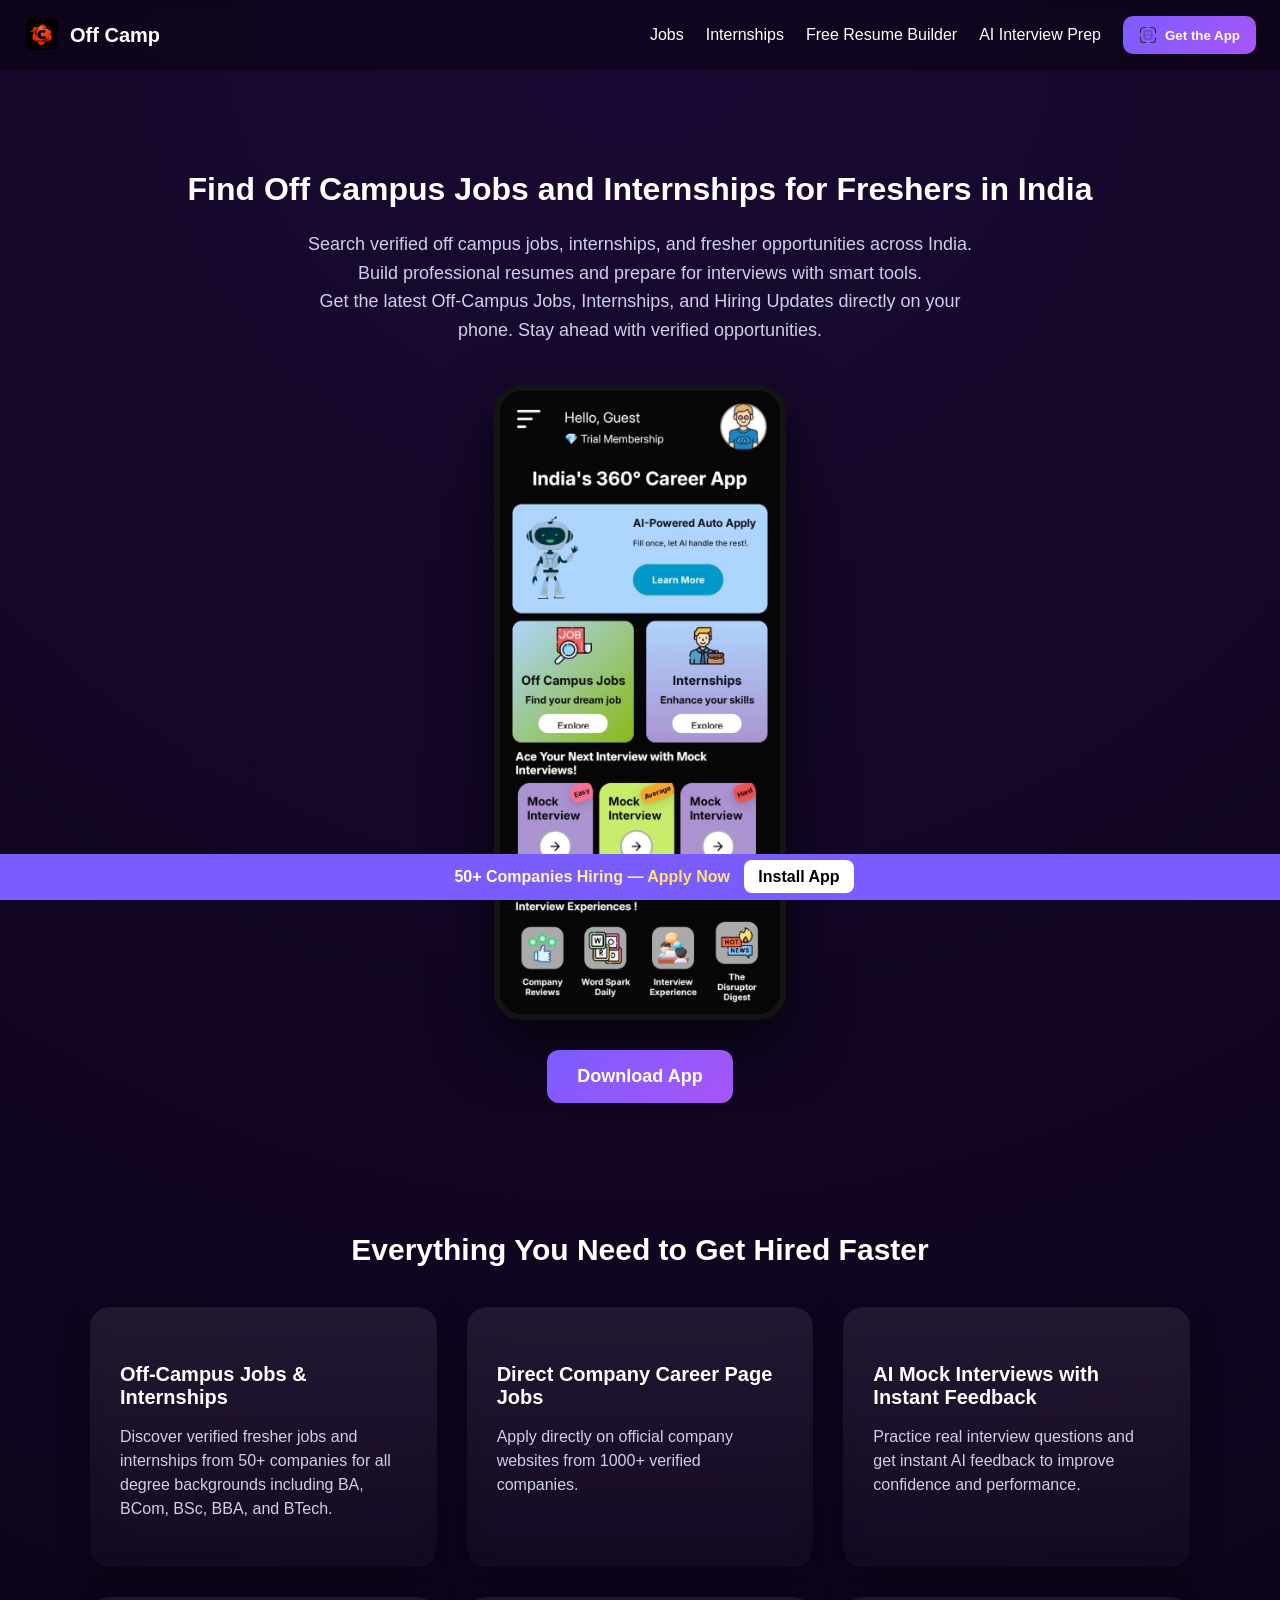
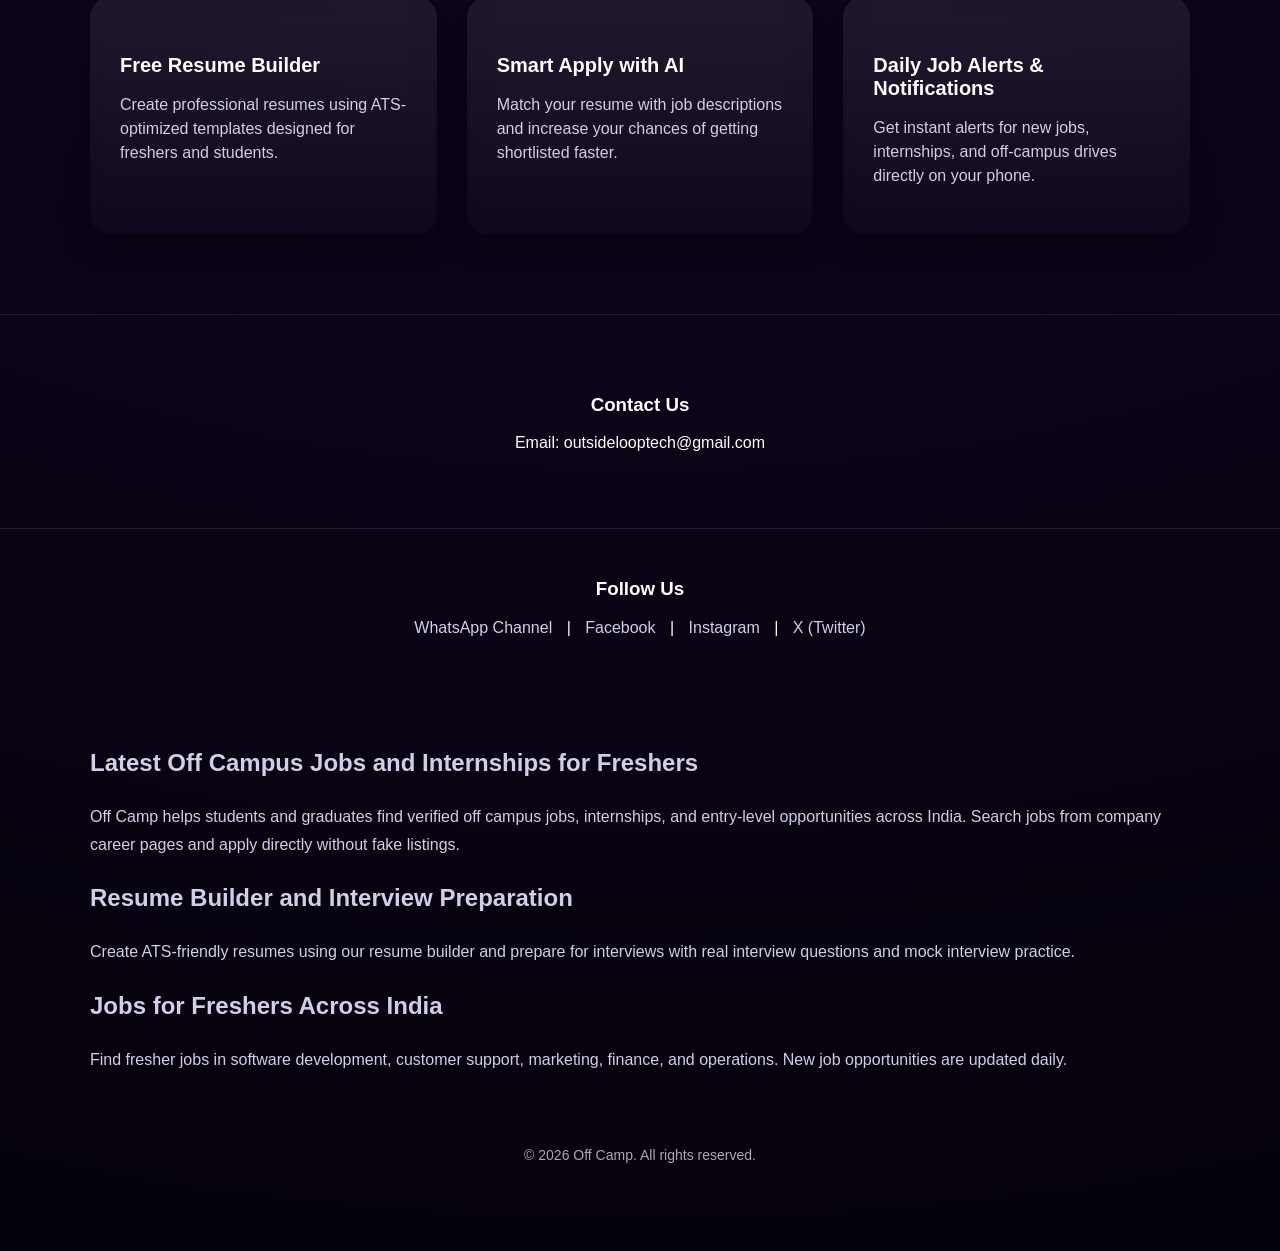
==== commit 68304ccc: "Update index.html" ====
--- a/index.html
+++ b/index.html
@@ -166,11 +166,6 @@
     .hero h2 {
         font-size: 30px;
     }
-}
-
-#openModal {
-    width: 100%;
-    justify-content: center;
 }
 
 /* NAVBAR */
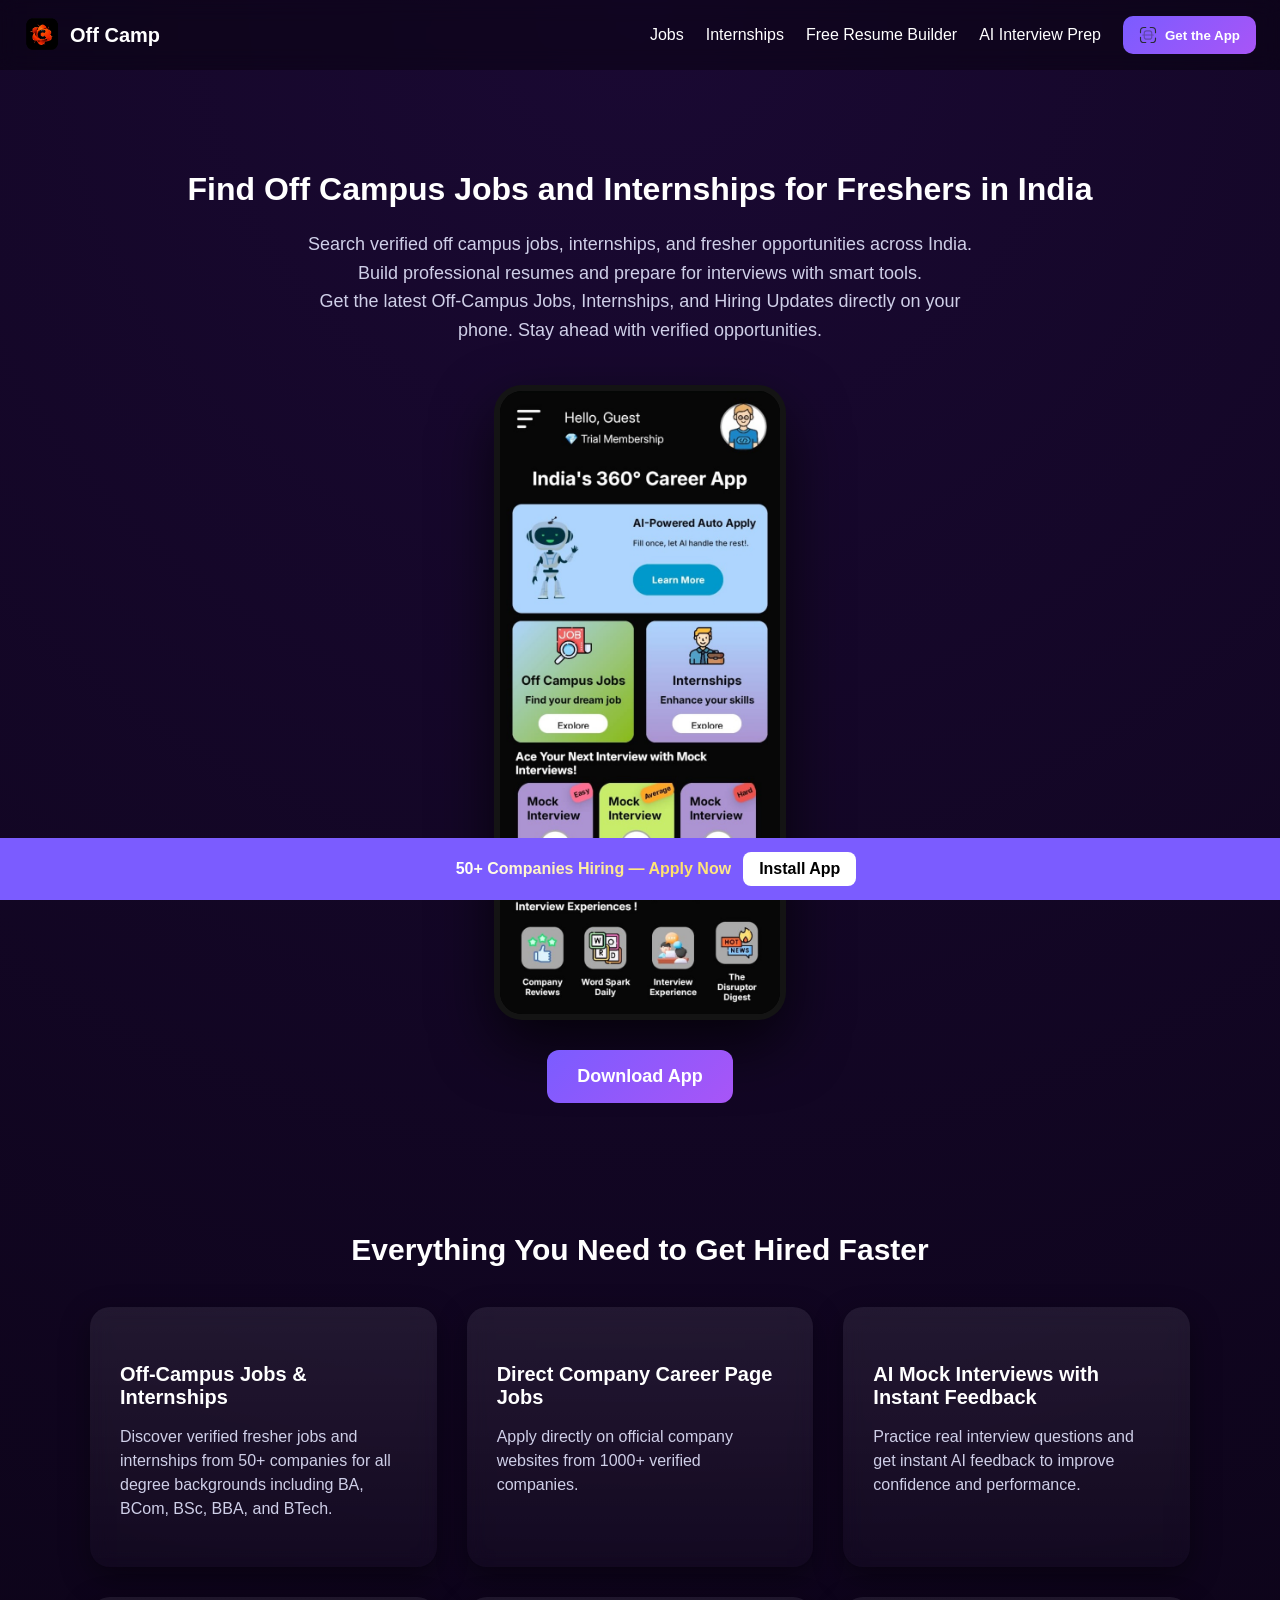
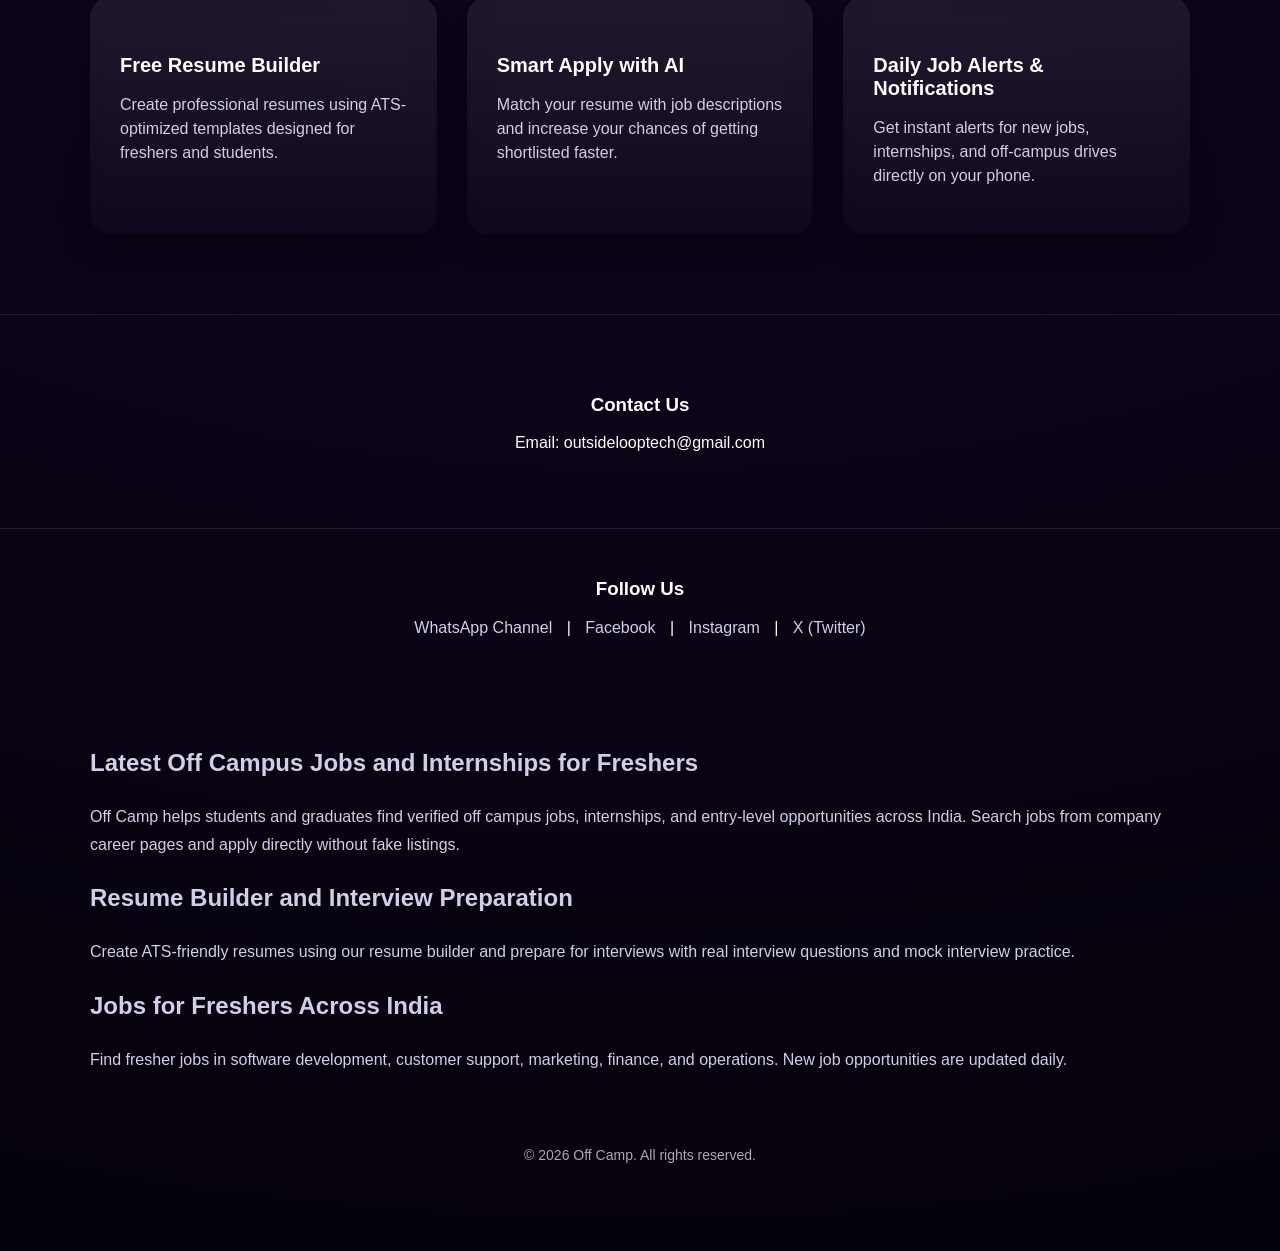
==== commit a69935aa: "Update index.html" ====
--- a/index.html
+++ b/index.html
@@ -456,25 +456,55 @@
 bottom: 0;
 left: 0;
 width: 100%;
+
 background: #7b5cff;
 color: white;
-padding: 14px;
-text-align: center;
+
+display: flex;
+justify-content: center;
+align-items: center;
+gap: 12px;
+
+padding: 14px 16px;
+
 font-weight: 600;
 z-index: 9999;
+
 font-size: 16px;
-}
-
-/* Install Button */
+
+flex-wrap: wrap;
+}
+
+/* BUTTON */
 
 #installBar a {
 background: white;
 color: black;
-padding: 8px 14px;
+
+padding: 8px 16px;
 border-radius: 8px;
-margin-left: 10px;
+
 text-decoration: none;
 font-weight: 700;
+
+white-space: nowrap;   /* prevents "Install App" breaking */
+}
+
+/* MOBILE OPTIMIZATION */
+
+@media (max-width: 480px) {
+
+#installBar {
+font-size: 14px;
+gap: 10px;
+padding: 12px;
+}
+
+#installBar a {
+padding: 7px 14px;
+font-size: 14px;
+}
+
 }
 
 /* Glitter / Shimmer Effect */
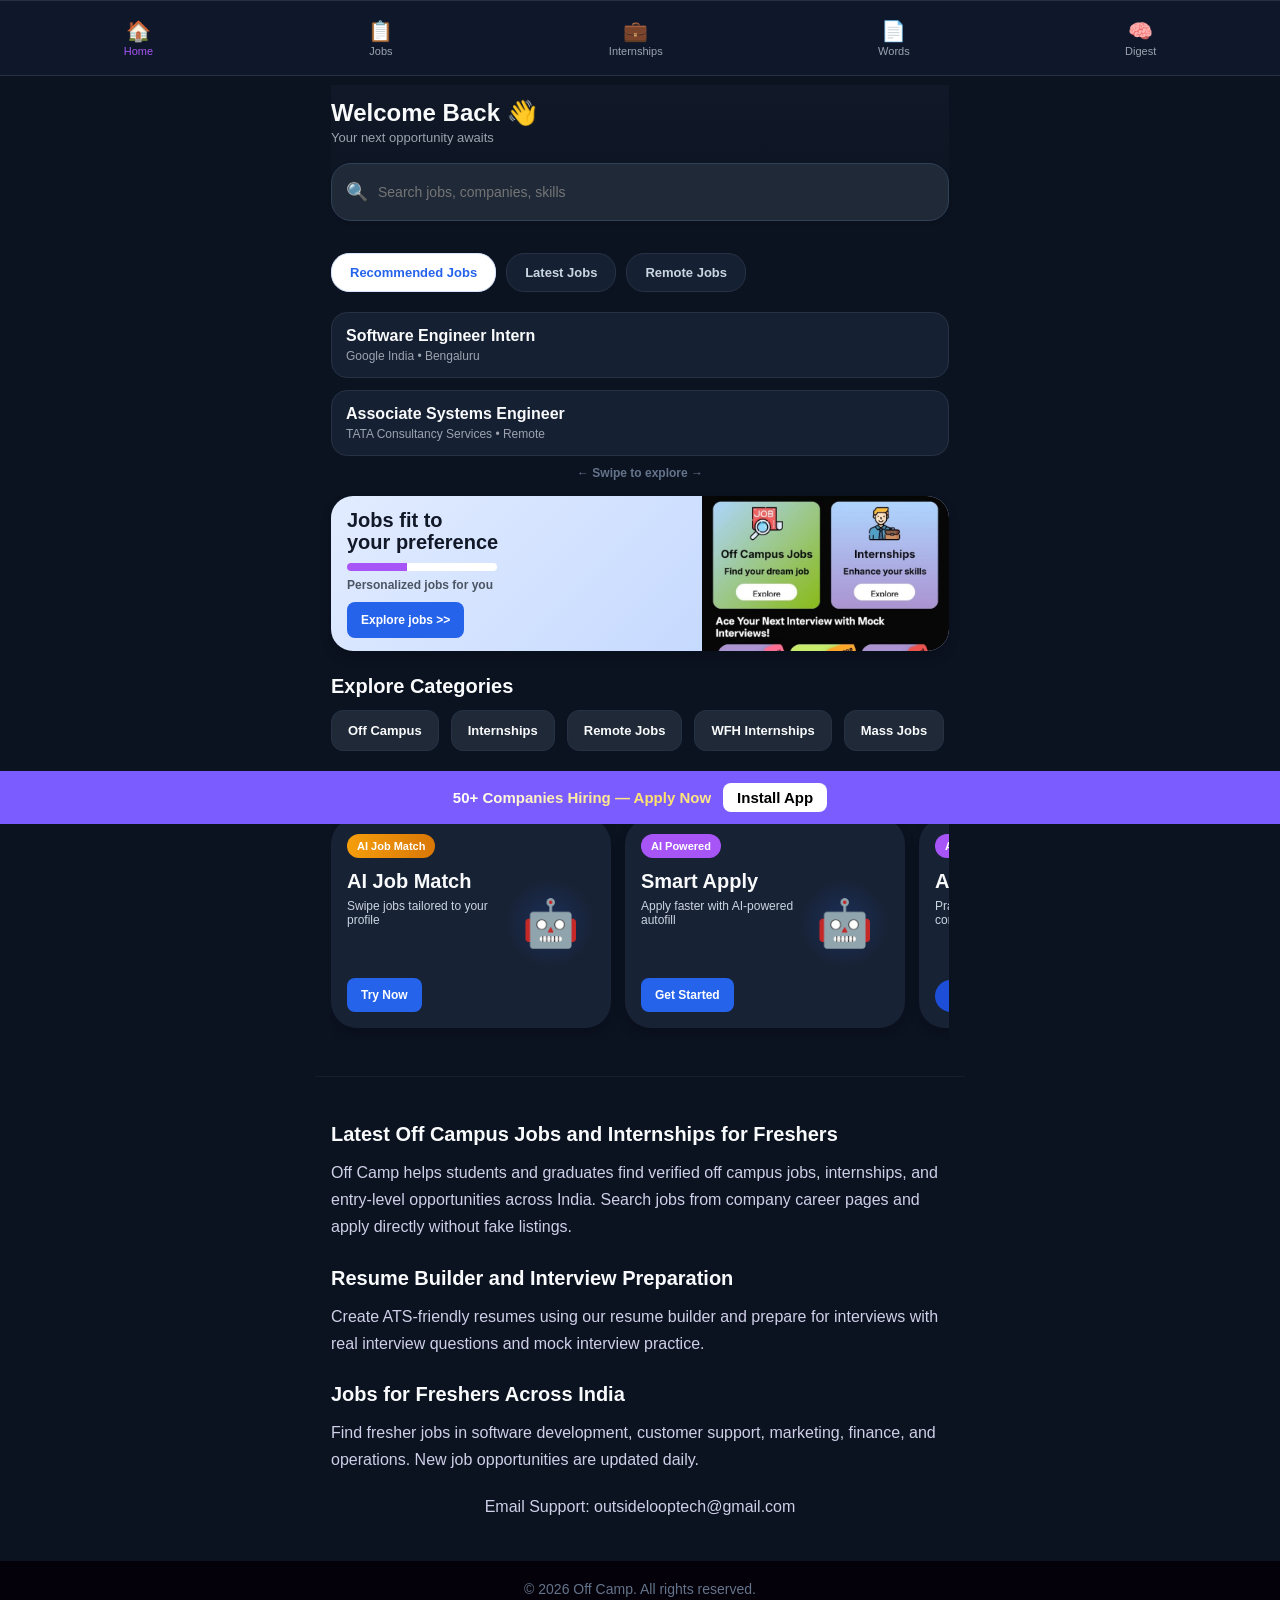
==== commit 0b4e4371: "Update index.html" ====
--- a/index.html
+++ b/index.html
@@ -3,27 +3,20 @@
 <head>
 <meta charset="UTF-8">
 <meta name="viewport" content="width=device-width, initial-scale=1.0">
-<!-- SEO Title -->
 <title>Off Campus Jobs and Internships for Freshers</title>
 
-<!-- Meta Description -->
 <meta name="description" content="Find latest off campus jobs, internships, and fresher opportunities in India. Build ATS-friendly resumes and prepare for interviews. Apply directly on company career pages.">
 
-<!-- Keywords -->
 <meta name="keywords" content="off campus jobs, internships for freshers, jobs for freshers, resume builder, interview preparation, fresher jobs in India, entry level jobs">
 
-<!-- Author -->
 <meta name="author" content="Off Camp">
 
 <link rel="sitemap" type="application/xml" title="Sitemap" href="/sitemap.xml">
 
-<!-- Robots -->
 <meta name="robots" content="index, follow">
 
-<!-- Canonical URL -->
 <link rel="canonical" href="https://offcamp.online/">
 
-<!-- Open Graph (for sharing) -->
 <meta property="og:title" content="Off Campus Jobs for Freshers | Off Camp">
 <meta property="og:description" content="Find latest off campus jobs, internships, and fresher hiring updates across India.">
 <meta property="og:image" content="https://offcamp.online/logo.png">
@@ -35,257 +28,713 @@
 <link rel="icon" href="/logo.png" type="image/png">
 <link rel="shortcut icon" href="/logo.png">
 <link rel="apple-touch-icon" href="/logo.png">
-    
-    
+
 <style>
+/* ==========================================================================
+   GLOBAL VARIABLES & MERGED STYLES
+   ========================================================================== */
+:root {
+    --bg-dark-prime: #0B1220;    
+    --bg-dark-secondary: #162033;
+    --bg-dark-card: #1F2937;     
+    --accent-blue: #2563EB;      
+    --accent-purple: #A855F7;    
+    --text-white: #F9FAFB;       
+    --text-gray: #9CA3AF;        
+    --text-slate: #CBD5E1;       
+    --border-color: #263244;     
+}
+
+* {
+    margin: 0;
+    padding: 0;
+    box-sizing: border-box;
+    font-family: 'Poppins', -apple-system, BlinkMacSystemFont, sans-serif;
+}
+
+html {
+    scroll-behavior: smooth;
+}
 
 body {
-    margin: 0;
-    font-family: 'Poppins', sans-serif;
-    background: radial-gradient(circle at top, #1a0933, #05010a);
+    background-color: var(--bg-dark-prime);
+    color: var(--text-white);
+    overflow-x: hidden;
+    padding-bottom: 90px;
+}
+
+/* ==========================================================================
+   DRAWER LAYOUT BASE
+   ========================================================================== */
+.drawer-layout {
+    display: flex;
+    position: relative;
+    width: 100vw;
+    min-height: 100vh;
+}
+
+.main-screen {
+    display: flex;
+    flex-direction: column;
+    width: 100%;
+    position: relative;
+}
+
+.root-view {
+    padding: 16px;
+    max-width: 650px; 
+    margin: 0 auto;
+    width: 100%;
+}
+
+/* SEO content footer text styling */
+.seo-text-container {
+    max-width: 650px;
+    margin: 20px auto;
+    padding: 20px 16px;
+    color: #cfcfe8;
+    line-height: 1.7;
+    border-top: 1px solid rgba(255,255,255,0.05);
+}
+.seo-text-container h2 {
+    font-size: 20px;
+    margin-top: 20px;
+    margin-bottom: 8px;
+    color: var(--text-white);
+}
+
+/* ==========================================================================
+   APP HEADER BAR & NAVIGATION
+   ========================================================================== */
+nav {
+    display: flex;
+    justify-content: space-between;
+    align-items: center;
+    padding: 14px 16px;
+    background: rgba(15, 23, 42, 0.8);
+    backdrop-filter: blur(10px);
+    position: sticky;
+    top: 0;
+    z-index: 1000;
+    border-bottom: 1px solid var(--border-color);
+}
+
+.nav-left {
+    display: flex;
+    align-items: center;
+    gap: 12px;
+}
+
+.nav-left img {
+    height: 40px;
+    width: 40px;
+    border-radius: 10px;
+}
+
+.nav-left a {
     color: white;
-    padding-bottom: 70px; /* ADD THIS */
-}
-    html {
-    scroll-behavior: smooth;
-}
-
-/* Navigation */
-
-
-/* Hero Section */
-.hero {
+    text-decoration: none;
+    font-size: 20px;
+    font-weight: 700;
+}
+
+#hamburger {
+    font-size: 24px;
+    cursor: pointer;
+    background: none;
+    border: none;
+    color: white;
+    padding: 4px 8px;
+}
+
+/* ==========================================================================
+   APP DASHBOARD HEADER CONTENT
+   ========================================================================== */
+.top-bar-header {
+    background: linear-gradient(180deg, #111827 0%, var(--bg-dark-prime) 100%);
+    padding: 14px 0;
+}
+
+.header-profile-row {
+    display: flex;
+    align-items: center;
+    margin-bottom: 18px;
+}
+
+.welcome-text-group h1 {
+    font-size: 24px;
+    font-weight: 700;
+}
+
+.welcome-text-group p {
+    font-size: 13px;
+    color: var(--text-gray);
+    margin-top: 3px;
+}
+
+/* SEARCH BAR CARD */
+.search-card {
+    background-color: var(--bg-dark-card);
+    border: 1px solid #334155;
+    border-radius: 20px;
+    height: 58px;
+    display: flex;
+    align-items: center;
+    padding: 0 14px;
+    box-shadow: 0 2px 4px rgba(0,0,0,0.1);
+}
+
+.search-icon-span {
+    font-size: 18px;
+    color: var(--text-gray);
+    margin-right: 10px;
+}
+
+.search-card input {
+    background: transparent;
+    border: none;
+    outline: none;
+    width: 100%;
+    height: 100%;
+    color: var(--text-white);
+    font-size: 14px;
+}
+
+/* ==========================================================================
+   HORIZONTAL SCROLL ELEMENT BASES
+   ========================================================================== */
+.horizontal-scroll-tabs, .horizontal-scroll-chips, .horizontal-scroll-cards {
+    display: flex;
+    overflow-x: auto;
+    white-space: nowrap;
+    scrollbar-width: none;
+    padding-bottom: 8px;
+}
+
+.horizontal-scroll-tabs::-webkit-scrollbar, 
+.horizontal-scroll-chips::-webkit-scrollbar, 
+.horizontal-scroll-cards::-webkit-scrollbar {
+    display: none;
+}
+
+/* Tabs */
+.horizontal-scroll-tabs {
+    margin-top: 18px;
+    gap: 10px;
+}
+
+.tab-card {
+    background-color: var(--bg-dark-secondary);
+    border: 1px solid var(--border-color);
+    border-radius: 18px;
+    padding: 11px 18px;
+    cursor: pointer;
+    font-weight: 700;
+    font-size: 13px;
+    color: var(--text-slate);
+}
+
+.tab-card.active-tab {
+    background-color: #FFFFFF;
+    color: var(--accent-blue);
+    border-color: #D6E4FF;
+}
+
+/* ==========================================================================
+   DYNAMIC RECYCLERVIEW MOCK CARD AREA
+   ========================================================================== */
+.recycler-view-replacement {
+    margin-top: 12px;
+}
+
+.jobs-list-grid {
+    display: flex;
+    flex-direction: column;
+    gap: 12px;
+}
+
+/* Beautiful dynamic item rows injected into layout container */
+.mock-job-row {
+    background-color: var(--bg-dark-secondary);
+    border: 1px solid var(--border-color);
+    border-radius: 16px;
+    padding: 14px;
+}
+
+.swipe-hint {
     text-align: center;
-    padding: 80px 20px 40px;
-}
-
-.hero h2 {
-    font-size: 42px;
-    margin-bottom: 15px;
-}
-
-.hero p {
-    font-size: 18px;
-    color: #cfcfe8;
-    max-width: 700px;
-    margin: auto;
-    line-height: 1.6;
-}
-
-/* App Image */
-.app-image {
-    margin-top: 40px;
-}
-
-.app-image img {
-    width: 260px;
-    max-width: 90%;
-    border-radius: 25px;
-    box-shadow: 0 20px 40px rgba(0,0,0,0.6);
-    transition: 0.3s ease;
-}
-
-.app-image img:hover {
-    transform: translateY(-10px) scale(1.03);
-}
-
-.download-btn {
-    display: inline-block;
-    margin-top: 30px;
-    padding: 16px 30px;
-    background: linear-gradient(135deg, #7b5cff, #a855f7);
+    font-size: 12px;
+    color: #64748B;
+    font-weight: 700;
+    margin: 10px 0;
+}
+
+/* ==========================================================================
+   JOB PREFERENCE BANNER CARD
+   ========================================================================== */
+.preference-card {
+    background: linear-gradient(135deg, #E2ECFF 0%, #B9D1FF 100%);
+    border-radius: 22px;
+    height: 155px;
+    margin-top: 16px;
+    display: flex;
+    position: relative;
+    overflow: hidden;
+    box-shadow: 0 6px 12px rgba(0,0,0,0.15);
+}
+
+.preference-content {
+    width: 60%;
+    z-index: 2;
+    display: flex;
+    flex-direction: column;
+    justify-content: center;
+    padding-left: 16px;
+}
+
+.preference-content h2 {
+    color: #111827;
+    font-size: 20px;
+    font-weight: 700;
+    line-height: 1.1;
+}
+
+.progress-bar-container {
+    width: 150px;
+    height: 8px;
+    background-color: #FFFFFF;
+    border-radius: 4px;
+    margin-top: 10px;
+    overflow: hidden;
+}
+
+.progress-bar-fill {
+    height: 100%;
+    background-color: var(--accent-purple);
+}
+
+#profileProgressText {
+    font-size: 12px;
+    color: #4B5563;
+    font-weight: 700;
+    margin-top: 7px;
+}
+
+.btn-primary {
+    background-color: var(--accent-blue);
+    color: #FFFFFF;
+    border: none;
+    border-radius: 8px;
+    height: 36px;
+    width: fit-content;
+    padding: 0 14px;
+    font-size: 12px;
+    font-weight: 600;
+    margin-top: 10px;
+    cursor: pointer;
+}
+
+.preference-img {
+    width: 40%;
+    height: 100%;
+    object-fit: cover;
+    position: absolute;
+    right: 0;
+    top: 0;
+    z-index: 1;
+}
+
+/* ==========================================================================
+   CHIP SELECTORS
+   ========================================================================== */
+.section-header {
+    margin-top: 24px;
+    margin-bottom: 12px;
+}
+
+.section-header h2 {
+    font-size: 20px;
+    font-weight: 700;
+}
+
+.horizontal-scroll-chips {
+    gap: 12px;
+}
+
+.chip {
+    background-color: var(--bg-dark-card);
+    border: 1px solid var(--border-color);
+    border-radius: 12px;
+    padding: 12px 16px;
+    font-size: 13px;
+    font-weight: 700;
+    color: var(--text-white);
+    cursor: pointer;
+}
+
+/* ==========================================================================
+   CAREER TOOLS SQUARE CARDS
+   ========================================================================== */
+.horizontal-scroll-cards {
+    gap: 14px;
+    padding-bottom: 12px;
+}
+
+.tool-square-card {
+    background-color: #182235;
+    min-width: 280px;
+    height: 210px;
+    border-radius: 26px;
+    padding: 16px;
+    position: relative;
+    box-shadow: 0 6px 12px rgba(0,0,0,0.15);
+    display: flex;
+    flex-direction: column;
+}
+
+.tool-square-card.brown-theme {
+    background-color: #2A1F12;
+}
+
+.pill-badge {
+    font-size: 11px;
+    font-weight: 700;
+    padding: 6px 10px;
+    border-radius: 14px;
+    width: fit-content;
+    color: #FFFFFF;
+}
+
+.pill-gold { background: linear-gradient(90deg, #F59E0B, #D97706); }
+.pill-purple { background-color: var(--accent-purple); }
+.pill-orange { background-color: #92400E; color: #F59E0B;}
+.pill-light-blue { background-color: #1D4ED8; }
+
+.tool-square-card h3 {
+    font-size: 20px;
+    font-weight: 700;
+    margin-top: 12px;
+    max-width: 160px;
+}
+
+.tool-square-card p {
+    font-size: 12px;
+    color: var(--text-slate);
+    margin-top: 6px;
+    max-width: 160px;
+    white-space: normal;
+}
+
+.btn-primary-sm, .btn-pill-blue, .btn-warning-sm, .btn-dark-sm {
+    border: none;
+    border-radius: 8px;
+    height: 34px;
+    padding: 0 14px;
+    font-size: 12px;
+    font-weight: 600;
+    margin-top: auto; 
+    width: fit-content;
+    cursor: pointer;
+}
+
+.btn-primary-sm { background-color: var(--accent-blue); color: white; }
+.btn-pill-blue { background-color: #1D4ED8; color: white; border-radius: 16px; height: 32px;}
+.btn-warning-sm { background-color: #F59E0B; color: white; height: 38px;}
+.btn-dark-sm { background-color: #111827; color: white; height: 38px;}
+
+.dual-buttons {
+    display: flex;
+    gap: 6px;
+    margin-top: auto;
+}
+
+.tool-circle-icon {
+    width: 90px;
+    height: 90px;
+    border-radius: 50%;
+    background: radial-gradient(circle, rgba(37,99,235,0.2) 0%, rgba(0,0,0,0) 70%);
+    font-size: 46px;
+    display: flex;
+    align-items: center;
+    justify-content: center;
+    position: absolute;
+    right: 16px;
+    top: 50%;
+    transform: translateY(-50%);
+}
+
+.tool-side-img {
+    width: 90px;
+    height: 90px;
+    object-fit: contain;
+    position: absolute;
+    right: 16px;
+    top: 50%;
+    transform: translateY(-50%);
+}
+
+/* ==========================================================================
+   APP NATIVE SLIDE DRAW COMPONENT
+   ========================================================================== */
+.side-drawer {
+    position: fixed;
+    top: 0;
+    left: -310px; 
+    width: 300px;
+    height: 100%;
+    background-color: var(--bg-dark-prime);
+    z-index: 10000;
+    padding: 12px;
+    display: flex;
+    flex-direction: column;
+    border-right: 1px solid var(--border-color);
+    transition: left 0.3s ease-out;
+}
+
+.side-drawer.open {
+    left: 0;
+}
+
+/* Drawer overlay blocker */
+.drawer-overlay {
+    display: none;
+    position: fixed;
+    top: 0;
+    left: 0;
+    width: 100vw;
+    height: 100vh;
+    background: rgba(0,0,0,0.5);
+    backdrop-filter: blur(4px);
+    z-index: 9999;
+}
+
+.drawer-header-card {
+    background-color: #0F172A;
+    border-radius: 26px;
+    height: 150px;
+    padding: 16px;
+    display: flex;
+    flex-direction: column;
+    justify-content: space-between;
+}
+
+.drawer-header-top {
+    display: flex;
+    align-items: center;
+    position: relative;
+}
+
+.drawer-logo {
+    width: 42px;
+    height: 42px;
+    background: radial-gradient(circle, rgba(37,99,235,0.3) 0%, rgba(0,0,0,0) 70%);
+    padding: 7px;
+}
+
+.app-name {
+    font-size: 17px;
+    font-weight: 700;
+    margin-left: 10px;
+}
+
+.close-btn {
+    position: absolute;
+    right: 0;
+    background: transparent;
+    border: none;
+    color: #FFFFFF;
+    font-size: 26px;
+    cursor: pointer;
+}
+
+.drawer-user-section {
+    display: flex;
+    align-items: center;
+}
+
+.user-initial {
+    width: 46px;
+    height: 46px;
+    border-radius: 50%;
+    background-color: var(--accent-purple);
+    display: flex;
+    align-items: center;
+    justify-content: center;
+    font-weight: 700;
+    font-size: 15px;
+}
+
+.user-info {
+    margin-left: 12px;
+}
+
+.user-info h4 { font-size: 14px; font-weight: 700; }
+.user-info p { font-size: 11px; color: var(--text-slate); }
+
+.drawer-scroll-menu {
+    flex: 1;
+    overflow-y: auto;
+    margin-top: 14px;
+    scrollbar-width: none;
+}
+.drawer-scroll-menu::-webkit-scrollbar { display: none; }
+
+.menu-card {
+    background-color: #111827;
+    border: 1px solid var(--border-color);
+    border-radius: 18px;
+    height: 64px;
+    margin-bottom: 9px;
+    padding: 0 12px;
+    display: flex;
+    align-items: center;
+    cursor: pointer;
+}
+
+.menu-icon {
+    width: 40px;
+    height: 40px;
+    border-radius: 50%;
+    background-color: rgba(255,255,255,0.03);
+    display: flex;
+    align-items: center;
+    justify-content: center;
+    font-size: 19px;
+}
+
+.menu-text { margin-left: 12px; flex: 1; }
+.menu-text h3 { font-size: 14px; font-weight: 700; }
+.menu-text p { font-size: 11px; color: var(--text-gray); }
+
+.badge { font-size: 10px; font-weight: 700; padding: 4px 9px; border-radius: 12px; }
+.badge-blue { background-color: var(--accent-blue); color: white; }
+
+.refer-earn-card {
+    background-color: #0F172A;
+    border-radius: 20px;
+    padding: 14px;
+    margin-bottom: 12px;
+    display: flex;
+    align-items: center;
+}
+
+.refer-icon { font-size: 26px; margin-right: 12px; }
+.refer-text h3 { font-size: 16px; font-weight: 700; }
+.refer-text p { font-size: 11px; color: var(--text-slate); }
+
+.btn-pill {
+    background-color: var(--accent-blue);
+    color: white; border: none; border-radius: 16px;
+    height: 32px; padding: 0 14px; font-size: 12px; font-weight: 700; cursor: pointer;
+}
+
+.premium-upgrade-card {
+    background-color: #0F172A;
+    border-radius: 22px;
+    padding: 14px;
+    margin-bottom: 12px;
+    display: flex;
+    align-items: center;
+}
+
+.upgrade-text { font-size: 13px; flex: 1; }
+.btn-premium {
+    background: linear-gradient(90deg, #A855F7, #7A22D8);
+    color: white; border: none; border-radius: 17px;
+    height: 34px; padding: 0 15px; font-size: 12px; font-weight: 700; cursor: pointer;
+}
+
+.section-title { font-size: 12px; font-weight: 700; color: var(--text-gray); padding: 8px 6px; }
+.support-card { background-color: #111827; border: 1px solid var(--border-color); border-radius: 20px; padding: 14px; display: flex; align-items: center; }
+
+/* ==========================================================================
+   SYSTEM INCLUDED BOTTOM NAVIGATION BAR
+   ========================================================================== */
+.bottom-navigation-bar {
+    position: fixed;
+    bottom: 0;
+    left: 0;
+    width: 100%;
+    height: 76px;
+    background-color: #0F172A;
+    border-top: 1px solid var(--border-color);
+    display: flex;
+    justify-content: space-around;
+    align-items: center;
+    z-index: 9998;
+}
+
+.nav-item {
+    display: flex;
+    flex-direction: column;
+    align-items: center;
+    cursor: pointer;
+    color: var(--text-gray);
+    text-decoration: none;
+    font-size: 11px;
+}
+
+.nav-item-icon {
+    font-size: 20px;
+    margin-bottom: 2px;
+}
+
+.nav-item.active {
+    color: var(--accent-purple);
+}
+
+/* ==========================================================================
+   TOPPERS CONTROLS & UTILS
+   ========================================================================== */
+#installBar {
+    position: fixed;
+    bottom: 76px; /* Shifted above bottom-navigation */
+    left: 0;
+    width: 100%;
+    background: #7b5cff;
     color: white;
-    font-size: 18px;
+    display: flex;
+    justify-content: center;
+    align-items: center;
+    gap: 12px;
+    padding: 12px 16px;
+    font-weight: 600;
+    z-index: 9997;
+    font-size: 15px;
+    flex-wrap: wrap;
+}
+
+#installBar a {
+    background: white;
+    color: black;
+    padding: 6px 14px;
+    border-radius: 8px;
     text-decoration: none;
-    border-radius: 12px;
-    font-weight: 600;
-    transition: 0.3s ease;
-}
-
-.download-btn:hover {
-    transform: translateY(-3px);
-}
-
-/* Features Section */
-.section {
-    padding: 60px 20px 80px;
-}
-
-.section h3 {
-    text-align: center;
-    font-size: 30px;
-    margin-bottom: 40px;
-}
-
-.features {
-    display: grid;
-    grid-template-columns: repeat(auto-fit, minmax(260px, 1fr));
-    gap: 30px;
-    max-width: 1100px;
-    margin: auto;
-}
-
-.card {
-    background: linear-gradient(180deg, rgba(255,255,255,0.08), rgba(255,255,255,0.02));
-    padding: 30px;
-    border-radius: 20px;
-    backdrop-filter: blur(10px);
-    box-shadow: 0 10px 30px rgba(0,0,0,0.4);
-    transition: 0.3s;
-}
-
-.card:hover {
-    transform: translateY(-8px);
-}
-
-.card h4 {
-    font-size: 20px;
-    margin-bottom: 10px;
-}
-
-.card p {
-    color: #cfcfe8;
-    line-height: 1.5;
-}
-
-/* Contact Section */
-#contact {
-    text-align: center;
-    padding: 60px 20px;
-    border-top: 1px solid rgba(255,255,255,0.1);
-}
+    font-weight: 700;
+    white-space: nowrap;
+}
+
+.glitter {
+    background: linear-gradient(90deg, white 0%, #ffe066 40%, white 80%);
+    background-size: 200% auto;
+    color: transparent;
+    -webkit-background-clip: text;
+    background-clip: text;
+    animation: shimmer 2.5s linear infinite;
+}
+
+@keyframes shimmer { to { background-position: 200% center; } }
 
 footer {
     text-align: center;
-    padding: 18px;
+    padding: 20px;
     font-size: 14px;
-    color: #aaa;
-}
-
-@media (max-width: 600px) {
-    .hero h2 {
-        font-size: 30px;
-    }
-}
-
-/* NAVBAR */
-
-nav {
-display: flex;
-justify-content: space-between;
-align-items: center;
-padding: 16px 24px;
-background: rgba(0,0,0,0.35);
-backdrop-filter: blur(10px);
-position: sticky;
-top: 0;
-z-index: 1000;
-}
-
-/* LEFT SIDE */
-
-.nav-left {
-display: flex;
-align-items: center;
-gap: 10px;
-font-size: 20px;
-font-weight: 600;
-}
-
-.nav-left img {
-height: 36px;
-width: 36px;
-border-radius: 8px;
-}
-
-.nav-left a {
-color: white;
-text-decoration: none;
-}
-
-/* LINKS */
-
-.nav-links {
-display: flex;
-align-items: center;
-gap: 22px;
-}
-
-.nav-links a {
-color: white;
-text-decoration: none;
-font-weight: 500;
-}
-
-/* APP BUTTON */
-
-.app-btn {
-display: flex;
-align-items: center;
-gap: 8px;
-padding: 10px 16px;
-border: none;
-border-radius: 10px;
-background: linear-gradient(135deg, #7b5cff, #a855f7);
-color: white;
-font-weight: 600;
-cursor: pointer;
-}
-
-.app-btn img {
-width: 18px;
-height: 18px;
-}
-
-/* HAMBURGER */
-
-#hamburger {
-display: none;
-font-size: 26px;
-cursor: pointer;
-}
-
-/* MOBILE */
-
-@media (max-width: 768px) {
-
-#hamburger {
-display: block;
-}
-
-.nav-links {
-position: absolute;
-top: 70px;
-left: 0;
-width: 100%;
-background: rgba(0,0,0,0.96);
-flex-direction: column;
-align-items: center;
-gap: 16px;
-padding: 20px 0;
-
-display: none;
-}
-
-.nav-links.active {
-display: flex;
-}
-
-.nav-links a {
-font-size: 16px;
-}
-
-.app-btn {
-width: 90%;
-justify-content: center;
-}
-
-}
-
-
-
+    color: #64748B;
+    background-color: #05010a;
+}
 </style>
-    <script type="application/ld+json">
+
+<script type="application/ld+json">
 {
   "@context": "https://schema.org",
   "@type": "Organization",
@@ -297,312 +746,354 @@
     "https://x.com/outsidelooptech"
   ]
 }
-
-        
 </script>
 </head>
 
 <body>
 
-<!-- Navigation -->
-<nav>
-
-<div class="nav-left">
-    <img src="logo.png" alt="Offcamp Logo">
-    <a href="https://offcamp.online/">Off Camp</a>
-</div>
-
-<!-- HAMBURGER -->
-<div id="hamburger">☰</div>
-
-<!-- LINKS -->
-<div class="nav-links" id="navLinks">
-
-<a href="/off-campus-jobs.html">Jobs</a>
-<a href="/remote-internships.html">Internships</a>
-<a href="/resume-builder-for-freshers.html">Free Resume Builder</a>
-<a href="/interview-preparation-questions.html">AI Interview Prep</a>
-
-<button id="openModal" class="app-btn">
-<img src="scan.svg">
-<span>Get the App</span>
-</button>
-
-</div>
-
-</nav>
-<!-- Hero Section -->
-<div class="hero">
-   
-<h1>Find Off Campus Jobs and Internships for Freshers in India</h1>
-    <p>
-Search verified off campus jobs, internships, and fresher opportunities across India. 
-Build professional resumes and prepare for interviews with smart tools.
-</p>
-<p>
-Get the latest Off-Campus Jobs, Internships, and Hiring Updates directly on your phone. Stay ahead with verified opportunities.
-</p>
-
-<!-- IMPORTANT: Replace app.png with your screenshot file name -->
-<div class="app-image" style="display:flex;justify-content:center;align-items:center;">
-<img src="Index1.jpeg" alt="Off Camp app showing off campus jobs and internships for freshers" style="width:280px;max-width:90%;border-radius:28px;box-shadow:0 25px 60px rgba(0,0,0,0.7);border:6px solid rgba(255,255,255,0.08);background:#000;">
-</div>
-
-<a class="download-btn" href="https://play.google.com/store/apps/details?id=com.first.offcamp" target="_blank">
-Download App
-</a>
-</div>
-
-<!-- Features Section -->
-<div class="section">
-<h3>Everything You Need to Get Hired Faster</h3>
-
-<div class="features">
-
-<div class="card">
-<h4>Off-Campus Jobs & Internships</h4>
-<p>Discover verified fresher jobs and internships from 50+ companies for all degree backgrounds including BA, BCom, BSc, BBA, and BTech.</p>
-</div>
-
-<div class="card">
-<h4>Direct Company Career Page Jobs</h4>
-<p>Apply directly on official company websites from 1000+ verified companies.</p>
-</div>
-
-<div class="card">
-<h4>AI Mock Interviews with Instant Feedback</h4>
-<p>Practice real interview questions and get instant AI feedback to improve confidence and performance.</p>
-</div>
-
-<div class="card">
-<h4>Free Resume Builder</h4>
-<p>Create professional resumes using ATS-optimized templates designed for freshers and students.</p>
-</div>
-
-<div class="card">
-<h4>Smart Apply with AI</h4>
-<p>Match your resume with job descriptions and increase your chances of getting shortlisted faster.</p>
-</div>
-
-<div class="card">
-<h4>Daily Job Alerts & Notifications</h4>
-<p>Get instant alerts for new jobs, internships, and off-campus drives directly on your phone.</p>
-</div>
-
-</div>
-</div>
-
-<!-- Contact Section -->
-<div id="contact">
-<h3>Contact Us</h3>
-<p>Email: outsidelooptech@gmail.com</p>
-</div>
-
-<!-- Social Links Section -->
-<div style="text-align:center;padding:30px 20px;border-top:1px solid rgba(255,255,255,0.1);">
-
-<h3>Follow Us</h3>
-
-<p style="margin-top:15px;">
-<a href="https://www.whatsapp.com/channel/0029Vb6MqgE5vKA1TDtMIE3o" target="_blank" style="margin:10px;color:#cfcfe8;text-decoration:none;font-weight:500;">WhatsApp Channel</a> |
-<a href="#" target="_blank" style="margin:10px;color:#cfcfe8;text-decoration:none;font-weight:500;">Facebook</a> |
-<a href="https://www.instagram.com/sameeroffcamp/" target="_blank" style="margin:10px;color:#cfcfe8;text-decoration:none;font-weight:500;">Instagram</a> |
-<a href="https://x.com/outsidelooptech" target="_blank" style="margin:10px;color:#cfcfe8;text-decoration:none;font-weight:500;">X (Twitter)</a>
-</p>
-
-</div>
-
-    <div style="max-width:1100px;margin:auto;padding:40px 20px;color:#cfcfe8;line-height:1.7;">
-
-<h2>Latest Off Campus Jobs and Internships for Freshers</h2>
-
-<p>
-Off Camp helps students and graduates find verified off campus jobs, internships, and entry-level opportunities across India. 
-Search jobs from company career pages and apply directly without fake listings.
-</p>
-
-<h2>Resume Builder and Interview Preparation</h2>
-
-<p>
-Create ATS-friendly resumes using our resume builder and prepare for interviews with real interview questions and mock interview practice.
-</p>
-
-<h2>Jobs for Freshers Across India</h2>
-
-<p>
-Find fresher jobs in software development, customer support, marketing, finance, and operations. 
-New job opportunities are updated daily.
-</p>
-
-</div>
-
-<div id="installBar">
-<span class="glitter">
-50+ Companies Hiring — Apply Now
-</span>
-
-<a href="https://play.google.com/store/apps/details?id=com.first.offcamp">
-
-Install App
-
-</a>
-
-</div>
-
-<style>
-
-#installBar {
-position: fixed;
-bottom: 0;
-left: 0;
-width: 100%;
-
-background: #7b5cff;
-color: white;
-
-display: flex;
-justify-content: center;
-align-items: center;
-gap: 12px;
-
-padding: 14px 16px;
-
-font-weight: 600;
-z-index: 9999;
-
-font-size: 16px;
-
-flex-wrap: wrap;
-}
-
-/* BUTTON */
-
-#installBar a {
-background: white;
-color: black;
-
-padding: 8px 16px;
-border-radius: 8px;
-
-text-decoration: none;
-font-weight: 700;
-
-white-space: nowrap;   /* prevents "Install App" breaking */
-}
-
-/* MOBILE OPTIMIZATION */
-
-@media (max-width: 480px) {
-
-#installBar {
-font-size: 14px;
-gap: 10px;
-padding: 12px;
-}
-
-#installBar a {
-padding: 7px 14px;
-font-size: 14px;
-}
-
-}
-
-/* Glitter / Shimmer Effect */
-
-.glitter {
-background: linear-gradient(
-90deg,
-white 0%,
-#ffe066 40%,
-white 80%
-);
-
-background-size: 200% auto;
-
-color: transparent;
-
--webkit-background-clip: text;
-background-clip: text;
-
-animation: shimmer 2.5s linear infinite;
-}
-
-@keyframes shimmer {
-to {
-background-position: 200% center;
-}
-}
-
-</style>
-
-<footer>
-© 2026 Off Camp. All rights reserved.
-</footer>
-
-
-
-<!-- App Download Modal -->
-<div id="appModal" style="display:none;position:fixed;top:0;left:0;width:100%;height:100%;background:rgba(0,0,0,0.75);backdrop-filter:blur(8px);justify-content:center;align-items:center;z-index:999;">
-
-<div style="background:#ffffff;color:#111;border-radius:24px;max-width:900px;width:95%;display:flex;overflow:hidden;position:relative;box-shadow:0 30px 80px rgba(0,0,0,0.6);">
-
-<!-- Left Side Phone Image -->
-<div style="flex:1;background:#f3e9dd;display:flex;justify-content:center;align-items:center;padding:30px;">
-<img src="Frame 3.png" alt="App Screenshot" style="width:260px;max-width:100%;border-radius:30px;">
-</div>
-
-<!-- Right Side Content -->
-<div style="flex:1.2;padding:40px;">
-
-<button id="closeModal" style="position:absolute;top:15px;right:18px;background:none;border:none;font-size:24px;cursor:pointer;">×</button>
-
-<div style="display:inline-block;background:#f1f1f1;padding:6px 14px;border-radius:20px;font-size:14px;margin-bottom:18px;">
-50+ Companies Jobs at one place
-</div>
-
-<h2 style="font-size:34px;margin:0 0 15px 0;line-height:1.2;">
-Download the Off Camp : Job Search App
-</h2>
-
-<p style="color:#555;font-size:16px;margin-bottom:25px;">
-Get instant access to off-campus jobs, internships, and fresher hiring updates directly on your phone.
-</p>
-
-<div style="display:flex;gap:25px;align-items:center;background:#f7f7f7;padding:20px;border-radius:18px;">
-
-<!-- QR Code -->
-<div style="text-align:center;">
-<img src="QR.png" alt="QR Code" style="width:120px;height:120px;">
-<div style="font-size:12px;color:#666;margin-top:6px;">SCAN TO DOWNLOAD</div>
-</div>
-
-<!-- Google Play Button -->
-<div>
-<a href="https://play.google.com/store/apps/details?id=com.first.offcamp" target="_blank" style="display:inline-block;">
-<img src="googleplay.webp" alt="Get it on Google Play" style="height:55px;">
-</a>
-<div style="font-size:12px;color:#666;margin-top:8px;">Available on Android</div>
-</div>
-
-</div>
-
-</div>
-
-</div>
-
-</div>
+    <div id="draw" class="drawer-layout">
+
+        <div id="drawerOverlay" class="drawer-overlay"></div>
+
+        <aside id="premiumDrawer" class="side-drawer">
+            <div class="drawer-header-card">
+                <div class="drawer-header-top">
+                    <img id="drawerLogo" src="logo.png" alt="Logo" class="drawer-logo">
+                    <span id="drawerAppName" class="app-name">Off Camp</span>
+                    <button id="drawerClose" class="close-btn">&times;</button>
+                </div>
+                
+                <div class="drawer-user-section">
+                    <div id="drawerUserInitial" class="user-initial">OC</div>
+                    <div class="user-info">
+                        <h4>Hello, User</h4>
+                        <p>Explore Jobs</p>
+                    </div>
+                </div>
+            </div>
+
+            <div class="drawer-scroll-menu">
+                <nav>
+                    <div id="menuAiJobSearch" class="menu-card">
+                        <div class="menu-icon">🤖</div>
+                        <div class="menu-text">
+                            <h3>AI Job Search</h3>
+                            <p>Swipe jobs matched to you</p>
+                        </div>
+                        <span class="badge badge-blue">AI</span>
+                    </div>
+
+                    <div id="menuPersonalizedJobs" class="menu-card">
+                        <div class="menu-icon">🎯</div>
+                        <div class="menu-text">
+                            <h3>Personalized Jobs</h3>
+                            <p>Jobs based on your profile</p>
+                        </div>
+                        <span class="badge badge-blue">Smart</span>
+                    </div>
+
+                    <div id="menuJobReferrals" class="menu-card">
+                        <div class="menu-icon">🔗</div>
+                        <div class="menu-text">
+                            <h3>Job Referrals</h3>
+                            <p>Request and track referrals</p>
+                        </div>
+                        <span class="badge badge-blue">Pro</span>
+                    </div>
+
+                    <div id="menuSavedJobs" class="menu-card">
+                        <div class="menu-icon">🔖</div>
+                        <div class="menu-text">
+                            <h3>Saved Jobs</h3>
+                            <p>Your Bookmarked Jobs</p>
+                        </div>
+                        <span class="badge badge-blue">Pro</span>
+                    </div>
+
+                    <div id="menuCommunity" class="menu-card">
+                        <div class="menu-icon">🤝</div>
+                        <div class="menu-text">
+                            <h3>Community Corner</h3>
+                            <p>Network with students</p>
+                        </div>
+                        <span class="badge badge-blue">Social</span>
+                    </div>
+
+                    <div id="menuMockInterviews" class="menu-card">
+                        <div class="menu-icon">🎤</div>
+                        <div class="menu-text">
+                            <h3>Mock Interviews</h3>
+                            <p>Practice HR & technical rounds</p>
+                        </div>
+                        <span class="badge badge-blue">AI</span>
+                    </div>
+
+                    <div id="referEarnCard" class="refer-earn-card">
+                        <div class="refer-icon">🎁</div>
+                        <div class="refer-text">
+                            <h3>Refer & Earn</h3>
+                            <p>Invite friends & rewards</p>
+                        </div>
+                        <button class="btn-pill modalTrigger">Invite</button>
+                    </div>
+
+                    <div id="premiumCard" class="premium-upgrade-card">
+                        <p class="upgrade-text">✨ <strong>Go Premium</strong><br>Unlock dynamic features</p>
+                        <button class="btn-premium modalTrigger">Upgrade</button>
+                    </div>
+
+                    <div class="section-title">Help & Support</div>
+                    <div id="helpSupportCard" class="support-card">
+                        <div class="menu-icon">🛠️</div>
+                        <div class="menu-text">
+                            <h3>Raise a Complaint</h3>
+                            <p>Report bugs or app issues</p>
+                        </div>
+                        <button class="btn-pill modalTrigger">Contact</button>
+                    </div>
+                </nav>
+            </div>
+        </aside>
+
+        <main class="main-screen">
+            
+            <nav>
+                <div class="nav-left">
+                    <img src="logo.png" alt="Offcamp Logo">
+                    <a href="https://offcamp.online/">Off Camp</a>
+                </div>
+                <button id="hamburger">☰</button>
+            </nav>
+
+            <div id="rootview" class="root-view">
+                
+                <header class="top-bar-header">
+                    <div class="header-profile-row">
+                        <div class="welcome-text-group">
+                            <h1>Welcome Back 👋</h1>
+                            <p>Your next opportunity awaits</p>
+                        </div>
+                    </div>
+
+                    <div class="search-card">
+                        <span class="search-icon-span">🔍</span>
+                        <input type="text" id="searchJobs" placeholder="Search jobs, companies, skills">
+                    </div>
+                </header>
+
+                <div class="horizontal-scroll-tabs">
+                    <div id="cardTabRecommended" class="tab-card active-tab">
+                        <span id="tabRecommended">Recommended Jobs</span>
+                    </div>
+                    <div id="cardTabLatest" class="tab-card">
+                        <span id="tabLatest">Latest Jobs</span>
+                    </div>
+                    <div id="cardTabRemote" class="tab-card">
+                        <span id="tabRemote">Remote Jobs</span>
+                    </div>
+                </div>
+
+                <div class="recycler-view-replacement">
+                    <div id="homeJobsRecycler" class="jobs-list-grid">
+                        <div class="mock-job-row">
+                            <h4 style="font-size: 16px; margin-bottom: 4px;">Software Engineer Intern</h4>
+                            <p style="font-size: 12px; color: var(--text-gray);">Google India &bull; Bengaluru</p>
+                        </div>
+                        <div class="mock-job-row">
+                            <h4 style="font-size: 16px; margin-bottom: 4px;">Associate Systems Engineer</h4>
+                            <p style="font-size: 12px; color: var(--text-gray);">TATA Consultancy Services &bull; Remote</p>
+                        </div>
+                    </div>
+                </div>
+
+                <div class="swipe-hint">&larr; Swipe to explore &rarr;</div>
+
+                <div id="jobPreferenceCard" class="preference-card">
+                    <div class="preference-content">
+                        <h2 id="preferenceTitle">Jobs fit to<br>your preference</h2>
+                        <div class="progress-bar-container">
+                            <div id="profileProgress" class="progress-bar-fill" style="width: 40%;"></div>
+                        </div>
+                        <p id="profileProgressText">Personalized jobs for you</p>
+                        <button id="viewJobsBtn" class="btn-primary modalTrigger">Explore jobs &gt;&gt;</button>
+                    </div>
+                    <img id="preferencePersonImage" src="Index1.jpeg" alt="Preference View" class="preference-img">
+                </div>
+
+                <div class="section-header">
+                    <h2>Explore Categories</h2>
+                </div>
+                <div class="horizontal-scroll-chips">
+                    <span id="catOffCampus" class="chip">Off Campus</span>
+                    <span id="catRemoteJobs" class="chip">Internships</span>
+                    <span id="catInternships" class="chip">Remote Jobs</span>
+                    <span id="catRemoteInternships" class="chip">WFH Internships</span>
+                    <span id="catBulkJobs" class="chip">Mass Jobs</span>
+                </div>
+
+                <div id="head22" class="section-header">
+                    <h2>Career Tools</h2>
+                </div>
+                
+                <div class="horizontal-scroll-cards">
+                    <div id="aiJobMatchCard" class="tool-square-card">
+                        <span id="aiMatchBadge" class="pill-badge pill-gold">AI Job Match</span>
+                        <h3>AI Job Match</h3>
+                        <p>Swipe jobs tailored to your profile</p>
+                        <button class="btn-primary-sm modalTrigger">Try Now</button>
+                        <div class="tool-circle-icon">🤖</div>
+                    </div>
+
+                    <div id="topCardView2" class="tool-square-card">
+                        <span id="autoApplyBadge" class="pill-badge pill-purple">AI Powered</span>
+                        <h3>Smart Apply</h3>
+                        <p>Apply faster with AI-powered autofill</p>
+                        <button class="btn-primary-sm modalTrigger">Get Started</button>
+                        <div class="tool-circle-icon">🤖</div>
+                    </div>
+
+                    <div id="mockhigh" class="tool-square-card">
+                        <span id="mockBadge" class="pill-badge pill-purple">AI Practice</span>
+                        <h3>AI Mock Interview</h3>
+                        <p>Practice HR, technical and communication rounds.</p>
+                        <button class="btn-pill-blue modalTrigger">Begin Practice</button>
+                        <div class="tool-circle-icon">🎤</div>
+                    </div>
+
+                    <div id="comm_card2" class="tool-square-card brown-theme">
+                        <span id="resumeBadge" class="pill-badge pill-orange">ATS Friendly</span>
+                        <h3>Resume Builder</h3>
+                        <p>Build recruiter-friendly resumes instantly</p>
+                        <button class="btn-warning-sm modalTrigger">Create Resume</button>
+                        <div class="tool-circle-icon">📝</div>
+                    </div>
+                </div>
+
+            </div> <section class="seo-text-container">
+                <h2>Latest Off Campus Jobs and Internships for Freshers</h2>
+                <p>Off Camp helps students and graduates find verified off campus jobs, internships, and entry-level opportunities across India. Search jobs from company career pages and apply directly without fake listings.</p>
+
+                <h2>Resume Builder and Interview Preparation</h2>
+                <p>Create ATS-friendly resumes using our resume builder and prepare for interviews with real interview questions and mock interview practice.</p>
+
+                <h2>Jobs for Freshers Across India</h2>
+                <p>Find fresher jobs in software development, customer support, marketing, finance, and operations. New job opportunities are updated daily.</p>
+                
+                <p style="margin-top:20px; text-align:center;">
+                    Email Support: outsidelooptech@gmail.com
+                </p>
+            </section>
+
+            <div id="installBar">
+                <span class="glitter">50+ Companies Hiring — Apply Now</span>
+                <a href="https://play.google.com/store/apps/details?id=com.first.offcamp" target="_blank">Install App</a>
+            </div>
+
+            <footer>
+                © 2026 Off Camp. All rights reserved.
+            </footer>
+
+            <nav id="bottomNavInclude" class="bottom-navigation-bar">
+                <a href="#" class="nav-item active">
+                    <div class="nav-item-icon">🏠</div>
+                    <span>Home</span>
+                </a>
+                <a href="/off-campus-jobs.html" class="nav-item">
+                    <div class="nav-item-icon">📋</div>
+                    <span>Jobs</span>
+                </a>
+                <a href="/remote-internships.html" class="nav-item">
+                    <div class="nav-item-icon">💼</div>
+                    <span>Internships</span>
+                </a>
+                <a href="/resume-builder-for-freshers.html" class="nav-item">
+                    <div class="nav-item-icon">📄</div>
+                    <span>Words</span>
+                </a>
+                <a href="/interview-preparation-questions.html" class="nav-item">
+                    <div class="nav-item-icon">🧠</div>
+                    <span>Digest</span>
+                </a>
+            </nav>
+
+        </main>
+    </div>
+
+    <div id="appModal" style="display:none;position:fixed;top:0;left:0;width:100%;height:100%;background:rgba(0,0,0,0.75);backdrop-filter:blur(8px);justify-content:center;align-items:center;z-index:100000;">
+        <div style="background:#ffffff;color:#111;border-radius:24px;max-width:900px;width:95%;display:flex;overflow:hidden;position:relative;box-shadow:0 30px 80px rgba(0,0,0,0.6);">
+            
+            <div style="flex:1;background:#f3e9dd;display:flex;justify-content:center;align-items:center;padding:30px;" class="modal-left-banner">
+                <img src="Index1.jpeg" alt="App Screenshot" style="width:220px;max-width:100%;border-radius:20px;box-shadow:0 10px 20px rgba(0,0,0,0.2);">
+            </div>
+
+            <div style="flex:1.2;padding:40px;">
+                <button id="closeModal" style="position:absolute;top:15px;right:18px;background:none;border:none;font-size:24px;cursor:pointer;">&times;</button>
+                <div style="display:inline-block;background:#f1f1f1;padding:6px 14px;border-radius:20px;font-size:14px;margin-bottom:18px;font-weight:600;">
+                    50+ Companies Jobs at one place
+                </div>
+                <h2 style="font-size:30px;margin:0 0 15px 0;line-height:1.2;color:#111;">
+                    Download the Off Camp : Job Search App
+                </h2>
+                <p style="color:#555;font-size:15px;margin-bottom:25px;">
+                    Get instant access to off-campus jobs, internships, and fresher hiring updates directly on your phone.
+                </p>
+                <div style="display:flex;gap:20px;align-items:center;background:#f7f7f7;padding:20px;border-radius:18px;flex-wrap:wrap;">
+                    <div style="text-align:center;">
+                        <img src="QR.png" alt="QR Code" style="width:110px;height:110px;" onerror="this.style.display='none'">
+                        <div style="font-size:11px;color:#666;margin-top:6px;font-weight:700;">SCAN TO DOWNLOAD</div>
+                    </div>
+                    <div>
+                        <a href="https://play.google.com/store/apps/details?id=com.first.offcamp" target="_blank" style="display:inline-block;">
+                            <img src="googleplay.webp" alt="Get it on Google Play" style="height:50px;">
+                        </a>
+                        <div style="font-size:12px;color:#666;margin-top:4px;">Available on Android Mobile Store</div>
+                    </div>
+                </div>
+            </div>
+
+        </div>
+    </div>
 
 <script>
-
+// ==========================================================================
+// NAVIGATION SIDE DRAWER SLIDE MOTOR INTERACTION
+// ==========================================================================
+const hamburger = document.getElementById("hamburger");
+const drawerClose = document.getElementById("drawerClose");
+const premiumDrawer = document.getElementById("premiumDrawer");
+const drawerOverlay = document.getElementById("drawerOverlay");
+
+function openDrawer() {
+    premiumDrawer.classList.add("open");
+    drawerOverlay.style.display = "block";
+}
+
+function closeDrawer() {
+    premiumDrawer.classList.remove("open");
+    drawerOverlay.style.display = "none";
+}
+
+hamburger.addEventListener("click", openDrawer);
+drawerClose.addEventListener("click", closeDrawer);
+drawerOverlay.addEventListener("click", closeDrawer);
+
+// ==========================================================================
+// SYSTEM ACTION MODAL MANAGER RUNTIME
+// ==========================================================================
 const modal = document.getElementById('appModal');
-const openBtn = document.getElementById('openModal');
-const closeBtn = document.getElementById('closeModal');
-
-openBtn.onclick = function() {
+const closeModalBtn = document.getElementById('closeModal');
+
+function triggerModalShow(e) {
+    e.preventDefault();
     modal.style.display = 'flex';
 }
 
-closeBtn.onclick = function() {
+// Automatically hooks modal activation to any component carrying the .modalTrigger class selector
+document.querySelectorAll('.modalTrigger').forEach(element => {
+    element.addEventListener('click', triggerModalShow);
+});
+
+closeModalBtn.onclick = function() {
     modal.style.display = 'none';
 }
 
@@ -612,29 +1103,15 @@
     }
 }
 
-const hamburger = document.getElementById("hamburger");
-const navLinks = document.getElementById("navLinks");
-
-hamburger.onclick = function () {
-
-navLinks.classList.toggle("active");
-
-if (navLinks.classList.contains("active")) {
-    hamburger.innerHTML = "✕";
-} else {
-    hamburger.innerHTML = "☰";
-}
-
-    
-
-};
-    document.querySelectorAll(".nav-links a").forEach(link => {
-    link.onclick = function () {
-        navLinks.classList.remove("active");
-        hamburger.innerHTML = "☰";
-    };
+// ==========================================================================
+// APP MOCKING CHIP TAB SELECTION TOGGLERS
+// ==========================================================================
+document.querySelectorAll('.tab-card').forEach(tab => {
+    tab.addEventListener('click', function() {
+        document.querySelectorAll('.tab-card').forEach(t => t.classList.remove('active-tab'));
+        this.classList.add('active-tab');
+    });
 });
-
 </script>
 
 </body>
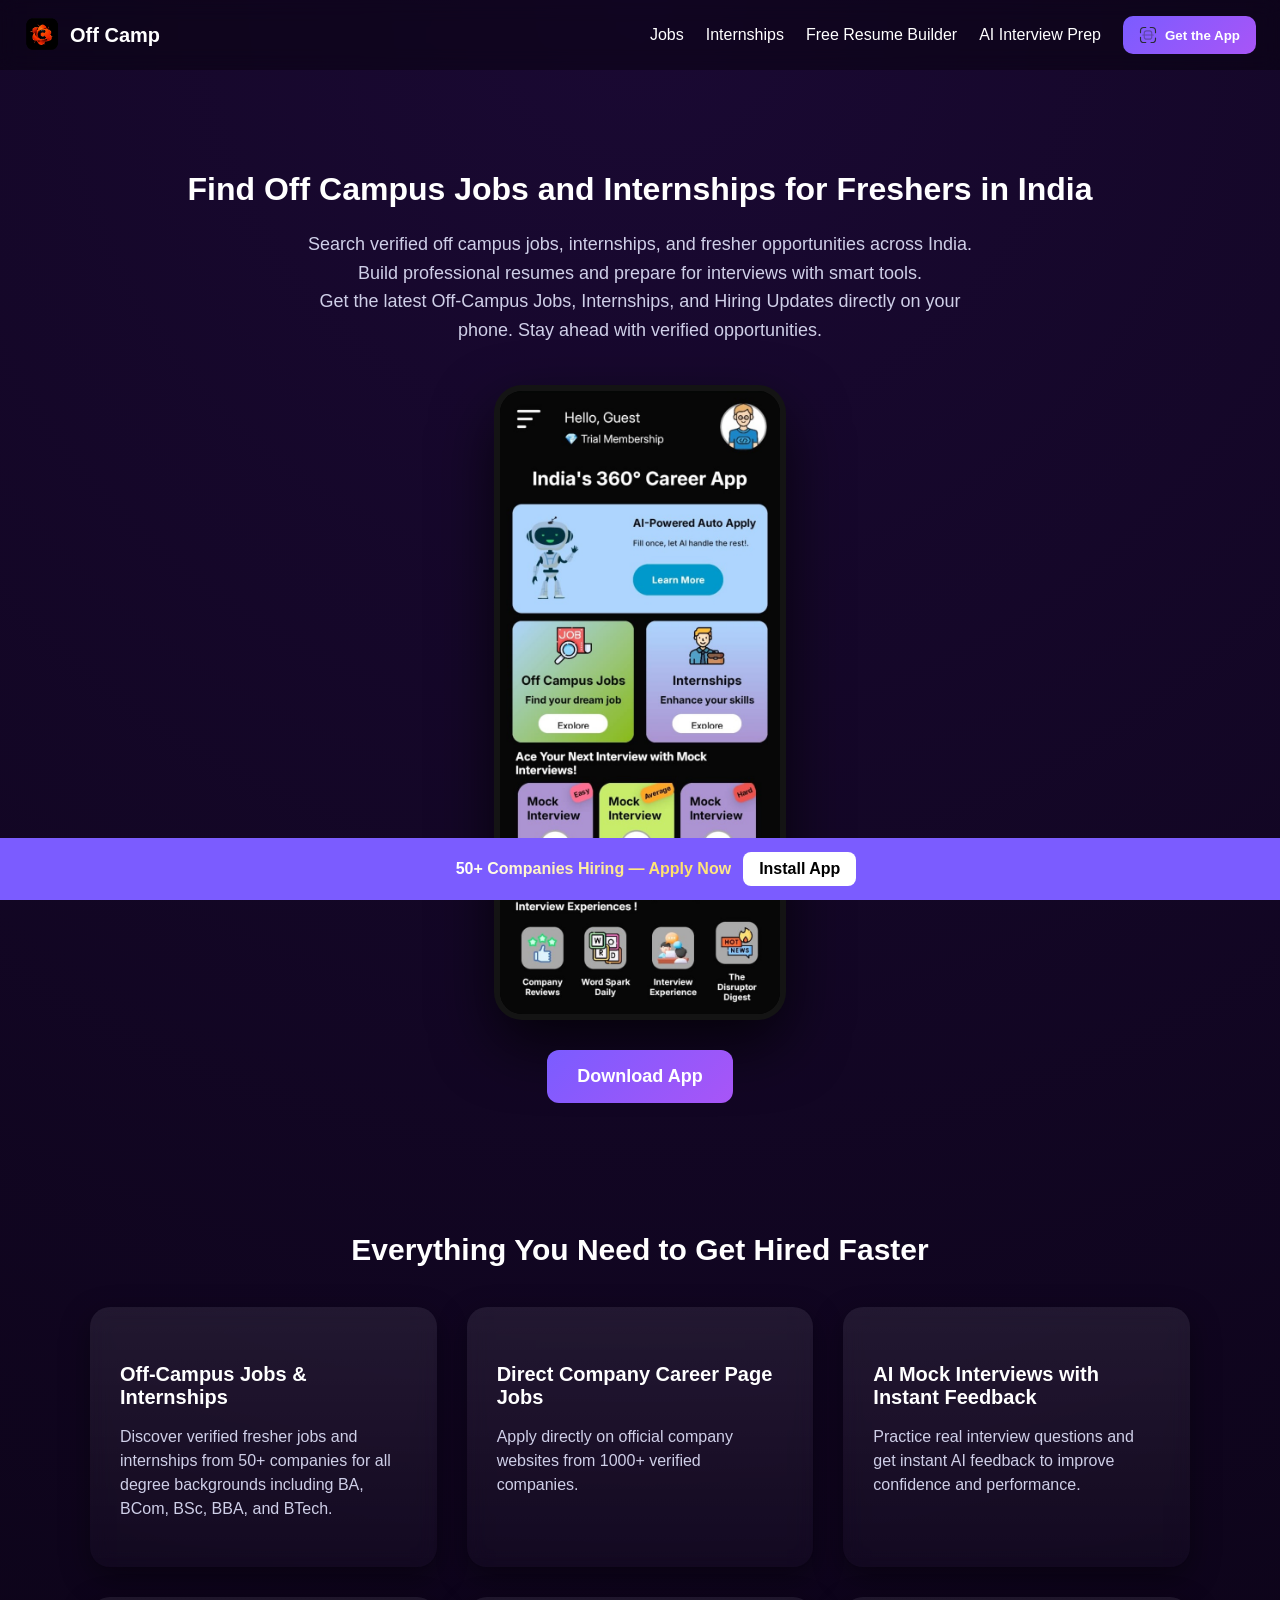
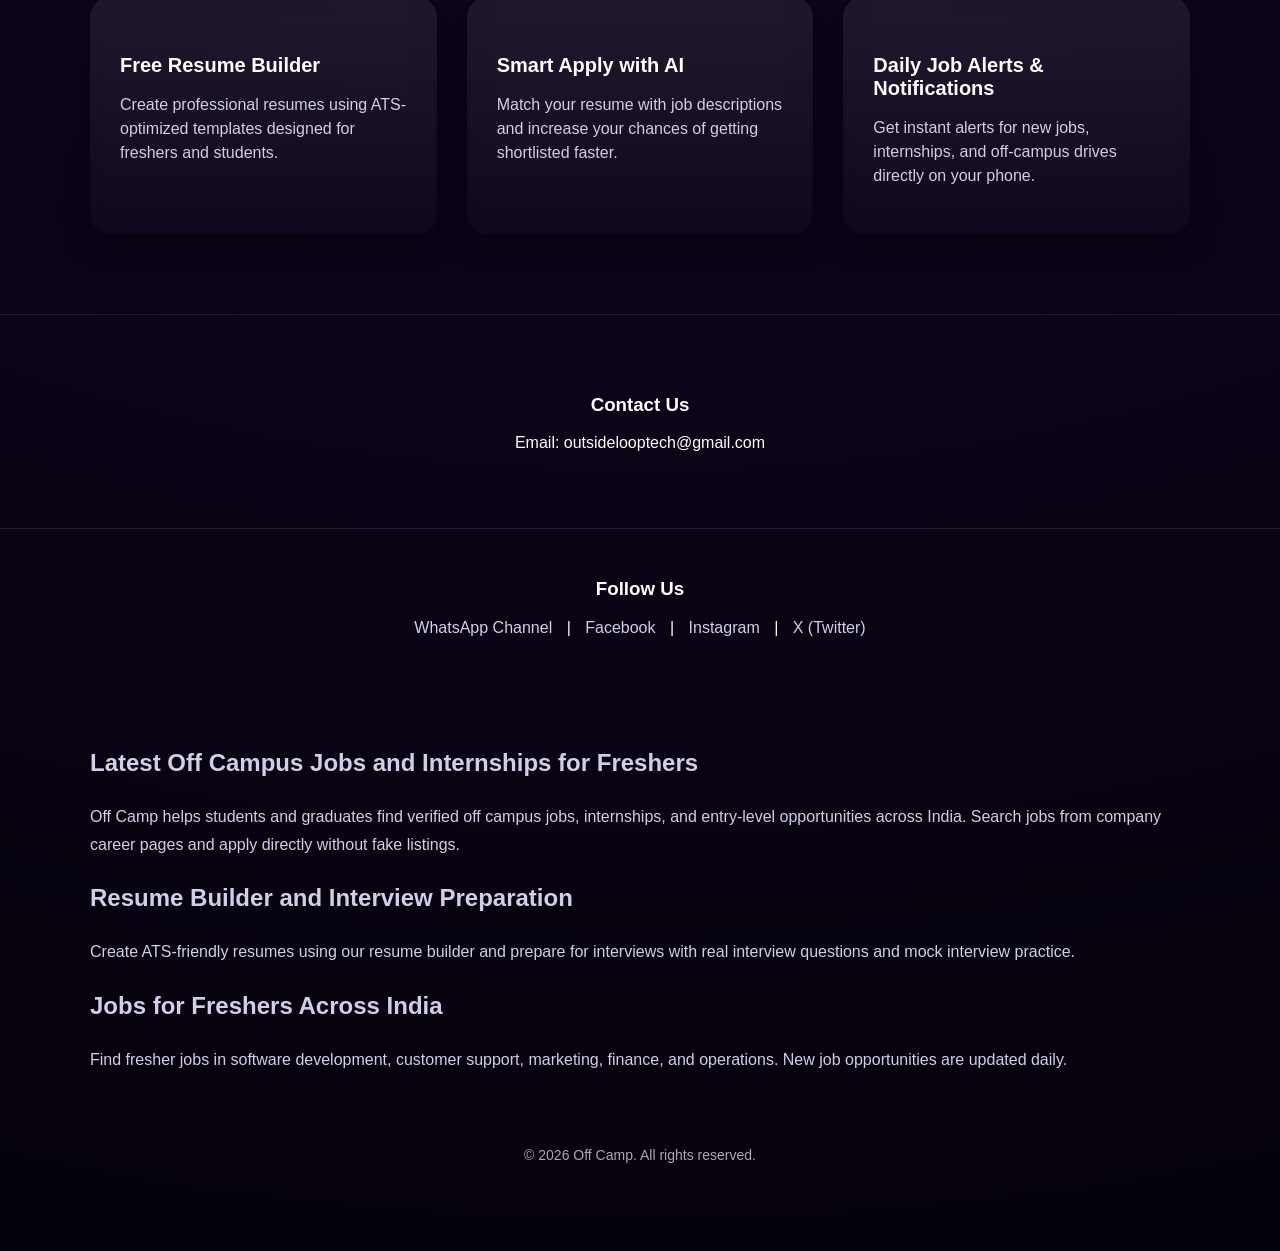
==== commit 3131eb12: "Update index.html" ====
--- a/index.html
+++ b/index.html
@@ -1,1118 +1,1281 @@
 <!DOCTYPE html>
+
 <html lang="en">
+
 <head>
+
 <meta charset="UTF-8">
+
 <meta name="viewport" content="width=device-width, initial-scale=1.0">
+
+<!-- SEO Title -->
+
 <title>Off Campus Jobs and Internships for Freshers</title>
 
+
+
+<!-- Meta Description -->
+
 <meta name="description" content="Find latest off campus jobs, internships, and fresher opportunities in India. Build ATS-friendly resumes and prepare for interviews. Apply directly on company career pages.">
 
+
+
+<!-- Keywords -->
+
 <meta name="keywords" content="off campus jobs, internships for freshers, jobs for freshers, resume builder, interview preparation, fresher jobs in India, entry level jobs">
 
+
+
+<!-- Author -->
+
 <meta name="author" content="Off Camp">
 
+
+
 <link rel="sitemap" type="application/xml" title="Sitemap" href="/sitemap.xml">
 
+
+
+<!-- Robots -->
+
 <meta name="robots" content="index, follow">
 
+
+
+<!-- Canonical URL -->
+
 <link rel="canonical" href="https://offcamp.online/">
 
+
+
+<!-- Open Graph (for sharing) -->
+
 <meta property="og:title" content="Off Campus Jobs for Freshers | Off Camp">
+
 <meta property="og:description" content="Find latest off campus jobs, internships, and fresher hiring updates across India.">
+
 <meta property="og:image" content="https://offcamp.online/logo.png">
+
 <meta property="og:url" content="https://offcamp.online/">
+
 <meta property="og:type" content="website">
+
 <meta name="application-name" content="Off Camp">
+
 <meta name="apple-mobile-web-app-title" content="Off Camp">
 
+
+
 <link rel="icon" href="/logo.png" type="image/png">
+
 <link rel="shortcut icon" href="/logo.png">
+
 <link rel="apple-touch-icon" href="/logo.png">
 
+    
+
+    
+
 <style>
-/* ==========================================================================
-   GLOBAL VARIABLES & MERGED STYLES
-   ========================================================================== */
-:root {
-    --bg-dark-prime: #0B1220;    
-    --bg-dark-secondary: #162033;
-    --bg-dark-card: #1F2937;     
-    --accent-blue: #2563EB;      
-    --accent-purple: #A855F7;    
-    --text-white: #F9FAFB;       
-    --text-gray: #9CA3AF;        
-    --text-slate: #CBD5E1;       
-    --border-color: #263244;     
-}
-
-* {
+
+
+
+body {
+
     margin: 0;
-    padding: 0;
-    box-sizing: border-box;
-    font-family: 'Poppins', -apple-system, BlinkMacSystemFont, sans-serif;
-}
-
-html {
+
+    font-family: 'Poppins', sans-serif;
+
+    background: radial-gradient(circle at top, #1a0933, #05010a);
+
+    color: white;
+
+    padding-bottom: 70px; /* ADD THIS */
+
+}
+
+    html {
+
     scroll-behavior: smooth;
-}
-
-body {
-    background-color: var(--bg-dark-prime);
-    color: var(--text-white);
-    overflow-x: hidden;
-    padding-bottom: 90px;
-}
-
-/* ==========================================================================
-   DRAWER LAYOUT BASE
-   ========================================================================== */
-.drawer-layout {
-    display: flex;
-    position: relative;
-    width: 100vw;
-    min-height: 100vh;
-}
-
-.main-screen {
-    display: flex;
-    flex-direction: column;
-    width: 100%;
-    position: relative;
-}
-
-.root-view {
-    padding: 16px;
-    max-width: 650px; 
-    margin: 0 auto;
-    width: 100%;
-}
-
-/* SEO content footer text styling */
-.seo-text-container {
-    max-width: 650px;
-    margin: 20px auto;
-    padding: 20px 16px;
+
+}
+
+
+
+/* Navigation */
+
+
+
+
+
+/* Hero Section */
+
+.hero {
+
+    text-align: center;
+
+    padding: 80px 20px 40px;
+
+}
+
+
+
+.hero h2 {
+
+    font-size: 42px;
+
+    margin-bottom: 15px;
+
+}
+
+
+
+.hero p {
+
+    font-size: 18px;
+
     color: #cfcfe8;
-    line-height: 1.7;
-    border-top: 1px solid rgba(255,255,255,0.05);
-}
-.seo-text-container h2 {
+
+    max-width: 700px;
+
+    margin: auto;
+
+    line-height: 1.6;
+
+}
+
+
+
+/* App Image */
+
+.app-image {
+
+    margin-top: 40px;
+
+}
+
+
+
+.app-image img {
+
+    width: 260px;
+
+    max-width: 90%;
+
+    border-radius: 25px;
+
+    box-shadow: 0 20px 40px rgba(0,0,0,0.6);
+
+    transition: 0.3s ease;
+
+}
+
+
+
+.app-image img:hover {
+
+    transform: translateY(-10px) scale(1.03);
+
+}
+
+
+
+.download-btn {
+
+    display: inline-block;
+
+    margin-top: 30px;
+
+    padding: 16px 30px;
+
+    background: linear-gradient(135deg, #7b5cff, #a855f7);
+
+    color: white;
+
+    font-size: 18px;
+
+    text-decoration: none;
+
+    border-radius: 12px;
+
+    font-weight: 600;
+
+    transition: 0.3s ease;
+
+}
+
+
+
+.download-btn:hover {
+
+    transform: translateY(-3px);
+
+}
+
+
+
+/* Features Section */
+
+.section {
+
+    padding: 60px 20px 80px;
+
+}
+
+
+
+.section h3 {
+
+    text-align: center;
+
+    font-size: 30px;
+
+    margin-bottom: 40px;
+
+}
+
+
+
+.features {
+
+    display: grid;
+
+    grid-template-columns: repeat(auto-fit, minmax(260px, 1fr));
+
+    gap: 30px;
+
+    max-width: 1100px;
+
+    margin: auto;
+
+}
+
+
+
+.card {
+
+    background: linear-gradient(180deg, rgba(255,255,255,0.08), rgba(255,255,255,0.02));
+
+    padding: 30px;
+
+    border-radius: 20px;
+
+    backdrop-filter: blur(10px);
+
+    box-shadow: 0 10px 30px rgba(0,0,0,0.4);
+
+    transition: 0.3s;
+
+}
+
+
+
+.card:hover {
+
+    transform: translateY(-8px);
+
+}
+
+
+
+.card h4 {
+
     font-size: 20px;
-    margin-top: 20px;
-    margin-bottom: 8px;
-    color: var(--text-white);
-}
-
-/* ==========================================================================
-   APP HEADER BAR & NAVIGATION
-   ========================================================================== */
+
+    margin-bottom: 10px;
+
+}
+
+
+
+.card p {
+
+    color: #cfcfe8;
+
+    line-height: 1.5;
+
+}
+
+
+
+/* Contact Section */
+
+#contact {
+
+    text-align: center;
+
+    padding: 60px 20px;
+
+    border-top: 1px solid rgba(255,255,255,0.1);
+
+}
+
+
+
+footer {
+
+    text-align: center;
+
+    padding: 18px;
+
+    font-size: 14px;
+
+    color: #aaa;
+
+}
+
+
+
+@media (max-width: 600px) {
+
+    .hero h2 {
+
+        font-size: 30px;
+
+    }
+
+}
+
+
+
+/* NAVBAR */
+
+
+
 nav {
-    display: flex;
-    justify-content: space-between;
-    align-items: center;
-    padding: 14px 16px;
-    background: rgba(15, 23, 42, 0.8);
-    backdrop-filter: blur(10px);
-    position: sticky;
-    top: 0;
-    z-index: 1000;
-    border-bottom: 1px solid var(--border-color);
-}
+
+display: flex;
+
+justify-content: space-between;
+
+align-items: center;
+
+padding: 16px 24px;
+
+background: rgba(0,0,0,0.35);
+
+backdrop-filter: blur(10px);
+
+position: sticky;
+
+top: 0;
+
+z-index: 1000;
+
+}
+
+
+
+/* LEFT SIDE */
+
+
 
 .nav-left {
-    display: flex;
-    align-items: center;
-    gap: 12px;
-}
+
+display: flex;
+
+align-items: center;
+
+gap: 10px;
+
+font-size: 20px;
+
+font-weight: 600;
+
+}
+
+
 
 .nav-left img {
-    height: 40px;
-    width: 40px;
-    border-radius: 10px;
-}
+
+height: 36px;
+
+width: 36px;
+
+border-radius: 8px;
+
+}
+
+
 
 .nav-left a {
-    color: white;
-    text-decoration: none;
-    font-size: 20px;
-    font-weight: 700;
-}
+
+color: white;
+
+text-decoration: none;
+
+}
+
+
+
+/* LINKS */
+
+
+
+.nav-links {
+
+display: flex;
+
+align-items: center;
+
+gap: 22px;
+
+}
+
+
+
+.nav-links a {
+
+color: white;
+
+text-decoration: none;
+
+font-weight: 500;
+
+}
+
+
+
+/* APP BUTTON */
+
+
+
+.app-btn {
+
+display: flex;
+
+align-items: center;
+
+gap: 8px;
+
+padding: 10px 16px;
+
+border: none;
+
+border-radius: 10px;
+
+background: linear-gradient(135deg, #7b5cff, #a855f7);
+
+color: white;
+
+font-weight: 600;
+
+cursor: pointer;
+
+}
+
+
+
+.app-btn img {
+
+width: 18px;
+
+height: 18px;
+
+}
+
+
+
+/* HAMBURGER */
+
+
 
 #hamburger {
-    font-size: 24px;
-    cursor: pointer;
-    background: none;
-    border: none;
-    color: white;
-    padding: 4px 8px;
-}
-
-/* ==========================================================================
-   APP DASHBOARD HEADER CONTENT
-   ========================================================================== */
-.top-bar-header {
-    background: linear-gradient(180deg, #111827 0%, var(--bg-dark-prime) 100%);
-    padding: 14px 0;
-}
-
-.header-profile-row {
-    display: flex;
-    align-items: center;
-    margin-bottom: 18px;
-}
-
-.welcome-text-group h1 {
-    font-size: 24px;
-    font-weight: 700;
-}
-
-.welcome-text-group p {
-    font-size: 13px;
-    color: var(--text-gray);
-    margin-top: 3px;
-}
-
-/* SEARCH BAR CARD */
-.search-card {
-    background-color: var(--bg-dark-card);
-    border: 1px solid #334155;
-    border-radius: 20px;
-    height: 58px;
-    display: flex;
-    align-items: center;
-    padding: 0 14px;
-    box-shadow: 0 2px 4px rgba(0,0,0,0.1);
-}
-
-.search-icon-span {
-    font-size: 18px;
-    color: var(--text-gray);
-    margin-right: 10px;
-}
-
-.search-card input {
-    background: transparent;
-    border: none;
-    outline: none;
-    width: 100%;
-    height: 100%;
-    color: var(--text-white);
-    font-size: 14px;
-}
-
-/* ==========================================================================
-   HORIZONTAL SCROLL ELEMENT BASES
-   ========================================================================== */
-.horizontal-scroll-tabs, .horizontal-scroll-chips, .horizontal-scroll-cards {
-    display: flex;
-    overflow-x: auto;
-    white-space: nowrap;
-    scrollbar-width: none;
-    padding-bottom: 8px;
-}
-
-.horizontal-scroll-tabs::-webkit-scrollbar, 
-.horizontal-scroll-chips::-webkit-scrollbar, 
-.horizontal-scroll-cards::-webkit-scrollbar {
-    display: none;
-}
-
-/* Tabs */
-.horizontal-scroll-tabs {
-    margin-top: 18px;
-    gap: 10px;
-}
-
-.tab-card {
-    background-color: var(--bg-dark-secondary);
-    border: 1px solid var(--border-color);
-    border-radius: 18px;
-    padding: 11px 18px;
-    cursor: pointer;
-    font-weight: 700;
-    font-size: 13px;
-    color: var(--text-slate);
-}
-
-.tab-card.active-tab {
-    background-color: #FFFFFF;
-    color: var(--accent-blue);
-    border-color: #D6E4FF;
-}
-
-/* ==========================================================================
-   DYNAMIC RECYCLERVIEW MOCK CARD AREA
-   ========================================================================== */
-.recycler-view-replacement {
-    margin-top: 12px;
-}
-
-.jobs-list-grid {
-    display: flex;
-    flex-direction: column;
-    gap: 12px;
-}
-
-/* Beautiful dynamic item rows injected into layout container */
-.mock-job-row {
-    background-color: var(--bg-dark-secondary);
-    border: 1px solid var(--border-color);
-    border-radius: 16px;
-    padding: 14px;
-}
-
-.swipe-hint {
-    text-align: center;
-    font-size: 12px;
-    color: #64748B;
-    font-weight: 700;
-    margin: 10px 0;
-}
-
-/* ==========================================================================
-   JOB PREFERENCE BANNER CARD
-   ========================================================================== */
-.preference-card {
-    background: linear-gradient(135deg, #E2ECFF 0%, #B9D1FF 100%);
-    border-radius: 22px;
-    height: 155px;
-    margin-top: 16px;
-    display: flex;
-    position: relative;
-    overflow: hidden;
-    box-shadow: 0 6px 12px rgba(0,0,0,0.15);
-}
-
-.preference-content {
-    width: 60%;
-    z-index: 2;
-    display: flex;
-    flex-direction: column;
-    justify-content: center;
-    padding-left: 16px;
-}
-
-.preference-content h2 {
-    color: #111827;
-    font-size: 20px;
-    font-weight: 700;
-    line-height: 1.1;
-}
-
-.progress-bar-container {
-    width: 150px;
-    height: 8px;
-    background-color: #FFFFFF;
-    border-radius: 4px;
-    margin-top: 10px;
-    overflow: hidden;
-}
-
-.progress-bar-fill {
-    height: 100%;
-    background-color: var(--accent-purple);
-}
-
-#profileProgressText {
-    font-size: 12px;
-    color: #4B5563;
-    font-weight: 700;
-    margin-top: 7px;
-}
-
-.btn-primary {
-    background-color: var(--accent-blue);
-    color: #FFFFFF;
-    border: none;
-    border-radius: 8px;
-    height: 36px;
-    width: fit-content;
-    padding: 0 14px;
-    font-size: 12px;
-    font-weight: 600;
-    margin-top: 10px;
-    cursor: pointer;
-}
-
-.preference-img {
-    width: 40%;
-    height: 100%;
-    object-fit: cover;
-    position: absolute;
-    right: 0;
-    top: 0;
-    z-index: 1;
-}
-
-/* ==========================================================================
-   CHIP SELECTORS
-   ========================================================================== */
-.section-header {
-    margin-top: 24px;
-    margin-bottom: 12px;
-}
-
-.section-header h2 {
-    font-size: 20px;
-    font-weight: 700;
-}
-
-.horizontal-scroll-chips {
-    gap: 12px;
-}
-
-.chip {
-    background-color: var(--bg-dark-card);
-    border: 1px solid var(--border-color);
-    border-radius: 12px;
-    padding: 12px 16px;
-    font-size: 13px;
-    font-weight: 700;
-    color: var(--text-white);
-    cursor: pointer;
-}
-
-/* ==========================================================================
-   CAREER TOOLS SQUARE CARDS
-   ========================================================================== */
-.horizontal-scroll-cards {
-    gap: 14px;
-    padding-bottom: 12px;
-}
-
-.tool-square-card {
-    background-color: #182235;
-    min-width: 280px;
-    height: 210px;
-    border-radius: 26px;
-    padding: 16px;
-    position: relative;
-    box-shadow: 0 6px 12px rgba(0,0,0,0.15);
-    display: flex;
-    flex-direction: column;
-}
-
-.tool-square-card.brown-theme {
-    background-color: #2A1F12;
-}
-
-.pill-badge {
-    font-size: 11px;
-    font-weight: 700;
-    padding: 6px 10px;
-    border-radius: 14px;
-    width: fit-content;
-    color: #FFFFFF;
-}
-
-.pill-gold { background: linear-gradient(90deg, #F59E0B, #D97706); }
-.pill-purple { background-color: var(--accent-purple); }
-.pill-orange { background-color: #92400E; color: #F59E0B;}
-.pill-light-blue { background-color: #1D4ED8; }
-
-.tool-square-card h3 {
-    font-size: 20px;
-    font-weight: 700;
-    margin-top: 12px;
-    max-width: 160px;
-}
-
-.tool-square-card p {
-    font-size: 12px;
-    color: var(--text-slate);
-    margin-top: 6px;
-    max-width: 160px;
-    white-space: normal;
-}
-
-.btn-primary-sm, .btn-pill-blue, .btn-warning-sm, .btn-dark-sm {
-    border: none;
-    border-radius: 8px;
-    height: 34px;
-    padding: 0 14px;
-    font-size: 12px;
-    font-weight: 600;
-    margin-top: auto; 
-    width: fit-content;
-    cursor: pointer;
-}
-
-.btn-primary-sm { background-color: var(--accent-blue); color: white; }
-.btn-pill-blue { background-color: #1D4ED8; color: white; border-radius: 16px; height: 32px;}
-.btn-warning-sm { background-color: #F59E0B; color: white; height: 38px;}
-.btn-dark-sm { background-color: #111827; color: white; height: 38px;}
-
-.dual-buttons {
-    display: flex;
-    gap: 6px;
-    margin-top: auto;
-}
-
-.tool-circle-icon {
-    width: 90px;
-    height: 90px;
-    border-radius: 50%;
-    background: radial-gradient(circle, rgba(37,99,235,0.2) 0%, rgba(0,0,0,0) 70%);
-    font-size: 46px;
-    display: flex;
-    align-items: center;
-    justify-content: center;
-    position: absolute;
-    right: 16px;
-    top: 50%;
-    transform: translateY(-50%);
-}
-
-.tool-side-img {
-    width: 90px;
-    height: 90px;
-    object-fit: contain;
-    position: absolute;
-    right: 16px;
-    top: 50%;
-    transform: translateY(-50%);
-}
-
-/* ==========================================================================
-   APP NATIVE SLIDE DRAW COMPONENT
-   ========================================================================== */
-.side-drawer {
-    position: fixed;
-    top: 0;
-    left: -310px; 
-    width: 300px;
-    height: 100%;
-    background-color: var(--bg-dark-prime);
-    z-index: 10000;
-    padding: 12px;
-    display: flex;
-    flex-direction: column;
-    border-right: 1px solid var(--border-color);
-    transition: left 0.3s ease-out;
-}
-
-.side-drawer.open {
-    left: 0;
-}
-
-/* Drawer overlay blocker */
-.drawer-overlay {
-    display: none;
-    position: fixed;
-    top: 0;
-    left: 0;
-    width: 100vw;
-    height: 100vh;
-    background: rgba(0,0,0,0.5);
-    backdrop-filter: blur(4px);
-    z-index: 9999;
-}
-
-.drawer-header-card {
-    background-color: #0F172A;
-    border-radius: 26px;
-    height: 150px;
-    padding: 16px;
-    display: flex;
-    flex-direction: column;
-    justify-content: space-between;
-}
-
-.drawer-header-top {
-    display: flex;
-    align-items: center;
-    position: relative;
-}
-
-.drawer-logo {
-    width: 42px;
-    height: 42px;
-    background: radial-gradient(circle, rgba(37,99,235,0.3) 0%, rgba(0,0,0,0) 70%);
-    padding: 7px;
-}
-
-.app-name {
-    font-size: 17px;
-    font-weight: 700;
-    margin-left: 10px;
-}
-
-.close-btn {
-    position: absolute;
-    right: 0;
-    background: transparent;
-    border: none;
-    color: #FFFFFF;
-    font-size: 26px;
-    cursor: pointer;
-}
-
-.drawer-user-section {
-    display: flex;
-    align-items: center;
-}
-
-.user-initial {
-    width: 46px;
-    height: 46px;
-    border-radius: 50%;
-    background-color: var(--accent-purple);
-    display: flex;
-    align-items: center;
-    justify-content: center;
-    font-weight: 700;
-    font-size: 15px;
-}
-
-.user-info {
-    margin-left: 12px;
-}
-
-.user-info h4 { font-size: 14px; font-weight: 700; }
-.user-info p { font-size: 11px; color: var(--text-slate); }
-
-.drawer-scroll-menu {
-    flex: 1;
-    overflow-y: auto;
-    margin-top: 14px;
-    scrollbar-width: none;
-}
-.drawer-scroll-menu::-webkit-scrollbar { display: none; }
-
-.menu-card {
-    background-color: #111827;
-    border: 1px solid var(--border-color);
-    border-radius: 18px;
-    height: 64px;
-    margin-bottom: 9px;
-    padding: 0 12px;
-    display: flex;
-    align-items: center;
-    cursor: pointer;
-}
-
-.menu-icon {
-    width: 40px;
-    height: 40px;
-    border-radius: 50%;
-    background-color: rgba(255,255,255,0.03);
-    display: flex;
-    align-items: center;
-    justify-content: center;
-    font-size: 19px;
-}
-
-.menu-text { margin-left: 12px; flex: 1; }
-.menu-text h3 { font-size: 14px; font-weight: 700; }
-.menu-text p { font-size: 11px; color: var(--text-gray); }
-
-.badge { font-size: 10px; font-weight: 700; padding: 4px 9px; border-radius: 12px; }
-.badge-blue { background-color: var(--accent-blue); color: white; }
-
-.refer-earn-card {
-    background-color: #0F172A;
-    border-radius: 20px;
-    padding: 14px;
-    margin-bottom: 12px;
-    display: flex;
-    align-items: center;
-}
-
-.refer-icon { font-size: 26px; margin-right: 12px; }
-.refer-text h3 { font-size: 16px; font-weight: 700; }
-.refer-text p { font-size: 11px; color: var(--text-slate); }
-
-.btn-pill {
-    background-color: var(--accent-blue);
-    color: white; border: none; border-radius: 16px;
-    height: 32px; padding: 0 14px; font-size: 12px; font-weight: 700; cursor: pointer;
-}
-
-.premium-upgrade-card {
-    background-color: #0F172A;
-    border-radius: 22px;
-    padding: 14px;
-    margin-bottom: 12px;
-    display: flex;
-    align-items: center;
-}
-
-.upgrade-text { font-size: 13px; flex: 1; }
-.btn-premium {
-    background: linear-gradient(90deg, #A855F7, #7A22D8);
-    color: white; border: none; border-radius: 17px;
-    height: 34px; padding: 0 15px; font-size: 12px; font-weight: 700; cursor: pointer;
-}
-
-.section-title { font-size: 12px; font-weight: 700; color: var(--text-gray); padding: 8px 6px; }
-.support-card { background-color: #111827; border: 1px solid var(--border-color); border-radius: 20px; padding: 14px; display: flex; align-items: center; }
-
-/* ==========================================================================
-   SYSTEM INCLUDED BOTTOM NAVIGATION BAR
-   ========================================================================== */
-.bottom-navigation-bar {
-    position: fixed;
-    bottom: 0;
-    left: 0;
-    width: 100%;
-    height: 76px;
-    background-color: #0F172A;
-    border-top: 1px solid var(--border-color);
-    display: flex;
-    justify-content: space-around;
-    align-items: center;
-    z-index: 9998;
-}
-
-.nav-item {
-    display: flex;
-    flex-direction: column;
-    align-items: center;
-    cursor: pointer;
-    color: var(--text-gray);
-    text-decoration: none;
-    font-size: 11px;
-}
-
-.nav-item-icon {
-    font-size: 20px;
-    margin-bottom: 2px;
-}
-
-.nav-item.active {
-    color: var(--accent-purple);
-}
-
-/* ==========================================================================
-   TOPPERS CONTROLS & UTILS
-   ========================================================================== */
+
+display: none;
+
+font-size: 26px;
+
+cursor: pointer;
+
+}
+
+
+
+/* MOBILE */
+
+
+
+@media (max-width: 768px) {
+
+
+
+#hamburger {
+
+display: block;
+
+}
+
+
+
+.nav-links {
+
+position: absolute;
+
+top: 70px;
+
+left: 0;
+
+width: 100%;
+
+background: rgba(0,0,0,0.96);
+
+flex-direction: column;
+
+align-items: center;
+
+gap: 16px;
+
+padding: 20px 0;
+
+
+
+display: none;
+
+}
+
+
+
+.nav-links.active {
+
+display: flex;
+
+}
+
+
+
+.nav-links a {
+
+font-size: 16px;
+
+}
+
+
+
+.app-btn {
+
+width: 90%;
+
+justify-content: center;
+
+}
+
+
+
+}
+
+
+
+
+
+
+
+</style>
+
+    <script type="application/ld+json">
+
+{
+
+  "@context": "https://schema.org",
+
+  "@type": "Organization",
+
+  "name": "Off Camp",
+
+  "url": "https://offcamp.online",
+
+  "logo": "https://offcamp.online/logo.png",
+
+  "sameAs": [
+
+    "https://www.instagram.com/sameeroffcamp/",
+
+    "https://x.com/outsidelooptech"
+
+  ]
+
+}
+
+
+
+        
+
+</script>
+
+</head>
+
+
+
+<body>
+
+
+
+<!-- Navigation -->
+
+<nav>
+
+
+
+<div class="nav-left">
+
+    <img src="logo.png" alt="Offcamp Logo">
+
+    <a href="https://offcamp.online/">Off Camp</a>
+
+</div>
+
+
+
+<!-- HAMBURGER -->
+
+<div id="hamburger">☰</div>
+
+
+
+<!-- LINKS -->
+
+<div class="nav-links" id="navLinks">
+
+
+
+<a href="/off-campus-jobs.html">Jobs</a>
+
+<a href="/remote-internships.html">Internships</a>
+
+<a href="/resume-builder-for-freshers.html">Free Resume Builder</a>
+
+<a href="/interview-preparation-questions.html">AI Interview Prep</a>
+
+
+
+<button id="openModal" class="app-btn">
+
+<img src="scan.svg">
+
+<span>Get the App</span>
+
+</button>
+
+
+
+</div>
+
+
+
+</nav>
+
+<!-- Hero Section -->
+
+<div class="hero">
+
+   
+
+<h1>Find Off Campus Jobs and Internships for Freshers in India</h1>
+
+    <p>
+
+Search verified off campus jobs, internships, and fresher opportunities across India. 
+
+Build professional resumes and prepare for interviews with smart tools.
+
+</p>
+
+<p>
+
+Get the latest Off-Campus Jobs, Internships, and Hiring Updates directly on your phone. Stay ahead with verified opportunities.
+
+</p>
+
+
+
+<!-- IMPORTANT: Replace app.png with your screenshot file name -->
+
+<div class="app-image" style="display:flex;justify-content:center;align-items:center;">
+
+<img src="Index1.jpeg" alt="Off Camp app showing off campus jobs and internships for freshers" style="width:280px;max-width:90%;border-radius:28px;box-shadow:0 25px 60px rgba(0,0,0,0.7);border:6px solid rgba(255,255,255,0.08);background:#000;">
+
+</div>
+
+
+
+<a class="download-btn" href="https://play.google.com/store/apps/details?id=com.first.offcamp" target="_blank">
+
+Download App
+
+</a>
+
+</div>
+
+
+
+<!-- Features Section -->
+
+<div class="section">
+
+<h3>Everything You Need to Get Hired Faster</h3>
+
+
+
+<div class="features">
+
+
+
+<div class="card">
+
+<h4>Off-Campus Jobs & Internships</h4>
+
+<p>Discover verified fresher jobs and internships from 50+ companies for all degree backgrounds including BA, BCom, BSc, BBA, and BTech.</p>
+
+</div>
+
+
+
+<div class="card">
+
+<h4>Direct Company Career Page Jobs</h4>
+
+<p>Apply directly on official company websites from 1000+ verified companies.</p>
+
+</div>
+
+
+
+<div class="card">
+
+<h4>AI Mock Interviews with Instant Feedback</h4>
+
+<p>Practice real interview questions and get instant AI feedback to improve confidence and performance.</p>
+
+</div>
+
+
+
+<div class="card">
+
+<h4>Free Resume Builder</h4>
+
+<p>Create professional resumes using ATS-optimized templates designed for freshers and students.</p>
+
+</div>
+
+
+
+<div class="card">
+
+<h4>Smart Apply with AI</h4>
+
+<p>Match your resume with job descriptions and increase your chances of getting shortlisted faster.</p>
+
+</div>
+
+
+
+<div class="card">
+
+<h4>Daily Job Alerts & Notifications</h4>
+
+<p>Get instant alerts for new jobs, internships, and off-campus drives directly on your phone.</p>
+
+</div>
+
+
+
+</div>
+
+</div>
+
+
+
+<!-- Contact Section -->
+
+<div id="contact">
+
+<h3>Contact Us</h3>
+
+<p>Email: outsidelooptech@gmail.com</p>
+
+</div>
+
+
+
+<!-- Social Links Section -->
+
+<div style="text-align:center;padding:30px 20px;border-top:1px solid rgba(255,255,255,0.1);">
+
+
+
+<h3>Follow Us</h3>
+
+
+
+<p style="margin-top:15px;">
+
+<a href="https://www.whatsapp.com/channel/0029Vb6MqgE5vKA1TDtMIE3o" target="_blank" style="margin:10px;color:#cfcfe8;text-decoration:none;font-weight:500;">WhatsApp Channel</a> |
+
+<a href="#" target="_blank" style="margin:10px;color:#cfcfe8;text-decoration:none;font-weight:500;">Facebook</a> |
+
+<a href="https://www.instagram.com/sameeroffcamp/" target="_blank" style="margin:10px;color:#cfcfe8;text-decoration:none;font-weight:500;">Instagram</a> |
+
+<a href="https://x.com/outsidelooptech" target="_blank" style="margin:10px;color:#cfcfe8;text-decoration:none;font-weight:500;">X (Twitter)</a>
+
+</p>
+
+
+
+</div>
+
+
+
+    <div style="max-width:1100px;margin:auto;padding:40px 20px;color:#cfcfe8;line-height:1.7;">
+
+
+
+<h2>Latest Off Campus Jobs and Internships for Freshers</h2>
+
+
+
+<p>
+
+Off Camp helps students and graduates find verified off campus jobs, internships, and entry-level opportunities across India. 
+
+Search jobs from company career pages and apply directly without fake listings.
+
+</p>
+
+
+
+<h2>Resume Builder and Interview Preparation</h2>
+
+
+
+<p>
+
+Create ATS-friendly resumes using our resume builder and prepare for interviews with real interview questions and mock interview practice.
+
+</p>
+
+
+
+<h2>Jobs for Freshers Across India</h2>
+
+
+
+<p>
+
+Find fresher jobs in software development, customer support, marketing, finance, and operations. 
+
+New job opportunities are updated daily.
+
+</p>
+
+
+
+</div>
+
+
+
+<div id="installBar">
+
+<span class="glitter">
+
+50+ Companies Hiring — Apply Now
+
+</span>
+
+
+
+<a href="https://play.google.com/store/apps/details?id=com.first.offcamp">
+
+
+
+Install App
+
+
+
+</a>
+
+
+
+</div>
+
+
+
+<style>
+
+
+
 #installBar {
-    position: fixed;
-    bottom: 76px; /* Shifted above bottom-navigation */
-    left: 0;
-    width: 100%;
-    background: #7b5cff;
-    color: white;
-    display: flex;
-    justify-content: center;
-    align-items: center;
-    gap: 12px;
-    padding: 12px 16px;
-    font-weight: 600;
-    z-index: 9997;
-    font-size: 15px;
-    flex-wrap: wrap;
-}
+
+position: fixed;
+
+bottom: 0;
+
+left: 0;
+
+width: 100%;
+
+
+
+background: #7b5cff;
+
+color: white;
+
+
+
+display: flex;
+
+justify-content: center;
+
+align-items: center;
+
+gap: 12px;
+
+
+
+padding: 14px 16px;
+
+
+
+font-weight: 600;
+
+z-index: 9999;
+
+
+
+font-size: 16px;
+
+
+
+flex-wrap: wrap;
+
+}
+
+
+
+/* BUTTON */
+
+
 
 #installBar a {
-    background: white;
-    color: black;
-    padding: 6px 14px;
-    border-radius: 8px;
-    text-decoration: none;
-    font-weight: 700;
-    white-space: nowrap;
-}
+
+background: white;
+
+color: black;
+
+
+
+padding: 8px 16px;
+
+border-radius: 8px;
+
+
+
+text-decoration: none;
+
+font-weight: 700;
+
+
+
+white-space: nowrap;   /* prevents "Install App" breaking */
+
+}
+
+
+
+/* MOBILE OPTIMIZATION */
+
+
+
+@media (max-width: 480px) {
+
+
+
+#installBar {
+
+font-size: 14px;
+
+gap: 10px;
+
+padding: 12px;
+
+}
+
+
+
+#installBar a {
+
+padding: 7px 14px;
+
+font-size: 14px;
+
+}
+
+
+
+}
+
+
+
+/* Glitter / Shimmer Effect */
+
+
 
 .glitter {
-    background: linear-gradient(90deg, white 0%, #ffe066 40%, white 80%);
-    background-size: 200% auto;
-    color: transparent;
-    -webkit-background-clip: text;
-    background-clip: text;
-    animation: shimmer 2.5s linear infinite;
-}
-
-@keyframes shimmer { to { background-position: 200% center; } }
-
-footer {
-    text-align: center;
-    padding: 20px;
-    font-size: 14px;
-    color: #64748B;
-    background-color: #05010a;
-}
+
+background: linear-gradient(
+
+90deg,
+
+white 0%,
+
+#ffe066 40%,
+
+white 80%
+
+);
+
+
+
+background-size: 200% auto;
+
+
+
+color: transparent;
+
+
+
+-webkit-background-clip: text;
+
+background-clip: text;
+
+
+
+animation: shimmer 2.5s linear infinite;
+
+}
+
+
+
+@keyframes shimmer {
+
+to {
+
+background-position: 200% center;
+
+}
+
+}
+
+
+
 </style>
 
-<script type="application/ld+json">
-{
-  "@context": "https://schema.org",
-  "@type": "Organization",
-  "name": "Off Camp",
-  "url": "https://offcamp.online",
-  "logo": "https://offcamp.online/logo.png",
-  "sameAs": [
-    "https://www.instagram.com/sameeroffcamp/",
-    "https://x.com/outsidelooptech"
-  ]
-}
+
+
+<footer>
+
+© 2026 Off Camp. All rights reserved.
+
+</footer>
+
+
+
+
+
+
+
+<!-- App Download Modal -->
+
+<div id="appModal" style="display:none;position:fixed;top:0;left:0;width:100%;height:100%;background:rgba(0,0,0,0.75);backdrop-filter:blur(8px);justify-content:center;align-items:center;z-index:999;">
+
+
+
+<div style="background:#ffffff;color:#111;border-radius:24px;max-width:900px;width:95%;display:flex;overflow:hidden;position:relative;box-shadow:0 30px 80px rgba(0,0,0,0.6);">
+
+
+
+<!-- Left Side Phone Image -->
+
+<div style="flex:1;background:#f3e9dd;display:flex;justify-content:center;align-items:center;padding:30px;">
+
+<img src="Frame 3.png" alt="App Screenshot" style="width:260px;max-width:100%;border-radius:30px;">
+
+</div>
+
+
+
+<!-- Right Side Content -->
+
+<div style="flex:1.2;padding:40px;">
+
+
+
+<button id="closeModal" style="position:absolute;top:15px;right:18px;background:none;border:none;font-size:24px;cursor:pointer;">×</button>
+
+
+
+<div style="display:inline-block;background:#f1f1f1;padding:6px 14px;border-radius:20px;font-size:14px;margin-bottom:18px;">
+
+50+ Companies Jobs at one place
+
+</div>
+
+
+
+<h2 style="font-size:34px;margin:0 0 15px 0;line-height:1.2;">
+
+Download the Off Camp : Job Search App
+
+</h2>
+
+
+
+<p style="color:#555;font-size:16px;margin-bottom:25px;">
+
+Get instant access to off-campus jobs, internships, and fresher hiring updates directly on your phone.
+
+</p>
+
+
+
+<div style="display:flex;gap:25px;align-items:center;background:#f7f7f7;padding:20px;border-radius:18px;">
+
+
+
+<!-- QR Code -->
+
+<div style="text-align:center;">
+
+<img src="QR.png" alt="QR Code" style="width:120px;height:120px;">
+
+<div style="font-size:12px;color:#666;margin-top:6px;">SCAN TO DOWNLOAD</div>
+
+</div>
+
+
+
+<!-- Google Play Button -->
+
+<div>
+
+<a href="https://play.google.com/store/apps/details?id=com.first.offcamp" target="_blank" style="display:inline-block;">
+
+<img src="googleplay.webp" alt="Get it on Google Play" style="height:55px;">
+
+</a>
+
+<div style="font-size:12px;color:#666;margin-top:8px;">Available on Android</div>
+
+</div>
+
+
+
+</div>
+
+
+
+</div>
+
+
+
+</div>
+
+
+
+</div>
+
+
+
+<script>
+
+
+
+const modal = document.getElementById('appModal');
+
+const openBtn = document.getElementById('openModal');
+
+const closeBtn = document.getElementById('closeModal');
+
+
+
+openBtn.onclick = function() {
+
+    modal.style.display = 'flex';
+
+}
+
+
+
+closeBtn.onclick = function() {
+
+    modal.style.display = 'none';
+
+}
+
+
+
+window.onclick = function(event) {
+
+    if (event.target == modal) {
+
+        modal.style.display = 'none';
+
+    }
+
+}
+
+
+
+const hamburger = document.getElementById("hamburger");
+
+const navLinks = document.getElementById("navLinks");
+
+
+
+hamburger.onclick = function () {
+
+
+
+navLinks.classList.toggle("active");
+
+
+
+if (navLinks.classList.contains("active")) {
+
+    hamburger.innerHTML = "✕";
+
+} else {
+
+    hamburger.innerHTML = "☰";
+
+}
+
+
+
+    
+
+
+
+};
+
+    document.querySelectorAll(".nav-links a").forEach(link => {
+
+    link.onclick = function () {
+
+        navLinks.classList.remove("active");
+
+        hamburger.innerHTML = "☰";
+
+    };
+
+});
+
+
+
 </script>
-</head>
-
-<body>
-
-    <div id="draw" class="drawer-layout">
-
-        <div id="drawerOverlay" class="drawer-overlay"></div>
-
-        <aside id="premiumDrawer" class="side-drawer">
-            <div class="drawer-header-card">
-                <div class="drawer-header-top">
-                    <img id="drawerLogo" src="logo.png" alt="Logo" class="drawer-logo">
-                    <span id="drawerAppName" class="app-name">Off Camp</span>
-                    <button id="drawerClose" class="close-btn">&times;</button>
-                </div>
-                
-                <div class="drawer-user-section">
-                    <div id="drawerUserInitial" class="user-initial">OC</div>
-                    <div class="user-info">
-                        <h4>Hello, User</h4>
-                        <p>Explore Jobs</p>
-                    </div>
-                </div>
-            </div>
-
-            <div class="drawer-scroll-menu">
-                <nav>
-                    <div id="menuAiJobSearch" class="menu-card">
-                        <div class="menu-icon">🤖</div>
-                        <div class="menu-text">
-                            <h3>AI Job Search</h3>
-                            <p>Swipe jobs matched to you</p>
-                        </div>
-                        <span class="badge badge-blue">AI</span>
-                    </div>
-
-                    <div id="menuPersonalizedJobs" class="menu-card">
-                        <div class="menu-icon">🎯</div>
-                        <div class="menu-text">
-                            <h3>Personalized Jobs</h3>
-                            <p>Jobs based on your profile</p>
-                        </div>
-                        <span class="badge badge-blue">Smart</span>
-                    </div>
-
-                    <div id="menuJobReferrals" class="menu-card">
-                        <div class="menu-icon">🔗</div>
-                        <div class="menu-text">
-                            <h3>Job Referrals</h3>
-                            <p>Request and track referrals</p>
-                        </div>
-                        <span class="badge badge-blue">Pro</span>
-                    </div>
-
-                    <div id="menuSavedJobs" class="menu-card">
-                        <div class="menu-icon">🔖</div>
-                        <div class="menu-text">
-                            <h3>Saved Jobs</h3>
-                            <p>Your Bookmarked Jobs</p>
-                        </div>
-                        <span class="badge badge-blue">Pro</span>
-                    </div>
-
-                    <div id="menuCommunity" class="menu-card">
-                        <div class="menu-icon">🤝</div>
-                        <div class="menu-text">
-                            <h3>Community Corner</h3>
-                            <p>Network with students</p>
-                        </div>
-                        <span class="badge badge-blue">Social</span>
-                    </div>
-
-                    <div id="menuMockInterviews" class="menu-card">
-                        <div class="menu-icon">🎤</div>
-                        <div class="menu-text">
-                            <h3>Mock Interviews</h3>
-                            <p>Practice HR & technical rounds</p>
-                        </div>
-                        <span class="badge badge-blue">AI</span>
-                    </div>
-
-                    <div id="referEarnCard" class="refer-earn-card">
-                        <div class="refer-icon">🎁</div>
-                        <div class="refer-text">
-                            <h3>Refer & Earn</h3>
-                            <p>Invite friends & rewards</p>
-                        </div>
-                        <button class="btn-pill modalTrigger">Invite</button>
-                    </div>
-
-                    <div id="premiumCard" class="premium-upgrade-card">
-                        <p class="upgrade-text">✨ <strong>Go Premium</strong><br>Unlock dynamic features</p>
-                        <button class="btn-premium modalTrigger">Upgrade</button>
-                    </div>
-
-                    <div class="section-title">Help & Support</div>
-                    <div id="helpSupportCard" class="support-card">
-                        <div class="menu-icon">🛠️</div>
-                        <div class="menu-text">
-                            <h3>Raise a Complaint</h3>
-                            <p>Report bugs or app issues</p>
-                        </div>
-                        <button class="btn-pill modalTrigger">Contact</button>
-                    </div>
-                </nav>
-            </div>
-        </aside>
-
-        <main class="main-screen">
-            
-            <nav>
-                <div class="nav-left">
-                    <img src="logo.png" alt="Offcamp Logo">
-                    <a href="https://offcamp.online/">Off Camp</a>
-                </div>
-                <button id="hamburger">☰</button>
-            </nav>
-
-            <div id="rootview" class="root-view">
-                
-                <header class="top-bar-header">
-                    <div class="header-profile-row">
-                        <div class="welcome-text-group">
-                            <h1>Welcome Back 👋</h1>
-                            <p>Your next opportunity awaits</p>
-                        </div>
-                    </div>
-
-                    <div class="search-card">
-                        <span class="search-icon-span">🔍</span>
-                        <input type="text" id="searchJobs" placeholder="Search jobs, companies, skills">
-                    </div>
-                </header>
-
-                <div class="horizontal-scroll-tabs">
-                    <div id="cardTabRecommended" class="tab-card active-tab">
-                        <span id="tabRecommended">Recommended Jobs</span>
-                    </div>
-                    <div id="cardTabLatest" class="tab-card">
-                        <span id="tabLatest">Latest Jobs</span>
-                    </div>
-                    <div id="cardTabRemote" class="tab-card">
-                        <span id="tabRemote">Remote Jobs</span>
-                    </div>
-                </div>
-
-                <div class="recycler-view-replacement">
-                    <div id="homeJobsRecycler" class="jobs-list-grid">
-                        <div class="mock-job-row">
-                            <h4 style="font-size: 16px; margin-bottom: 4px;">Software Engineer Intern</h4>
-                            <p style="font-size: 12px; color: var(--text-gray);">Google India &bull; Bengaluru</p>
-                        </div>
-                        <div class="mock-job-row">
-                            <h4 style="font-size: 16px; margin-bottom: 4px;">Associate Systems Engineer</h4>
-                            <p style="font-size: 12px; color: var(--text-gray);">TATA Consultancy Services &bull; Remote</p>
-                        </div>
-                    </div>
-                </div>
-
-                <div class="swipe-hint">&larr; Swipe to explore &rarr;</div>
-
-                <div id="jobPreferenceCard" class="preference-card">
-                    <div class="preference-content">
-                        <h2 id="preferenceTitle">Jobs fit to<br>your preference</h2>
-                        <div class="progress-bar-container">
-                            <div id="profileProgress" class="progress-bar-fill" style="width: 40%;"></div>
-                        </div>
-                        <p id="profileProgressText">Personalized jobs for you</p>
-                        <button id="viewJobsBtn" class="btn-primary modalTrigger">Explore jobs &gt;&gt;</button>
-                    </div>
-                    <img id="preferencePersonImage" src="Index1.jpeg" alt="Preference View" class="preference-img">
-                </div>
-
-                <div class="section-header">
-                    <h2>Explore Categories</h2>
-                </div>
-                <div class="horizontal-scroll-chips">
-                    <span id="catOffCampus" class="chip">Off Campus</span>
-                    <span id="catRemoteJobs" class="chip">Internships</span>
-                    <span id="catInternships" class="chip">Remote Jobs</span>
-                    <span id="catRemoteInternships" class="chip">WFH Internships</span>
-                    <span id="catBulkJobs" class="chip">Mass Jobs</span>
-                </div>
-
-                <div id="head22" class="section-header">
-                    <h2>Career Tools</h2>
-                </div>
-                
-                <div class="horizontal-scroll-cards">
-                    <div id="aiJobMatchCard" class="tool-square-card">
-                        <span id="aiMatchBadge" class="pill-badge pill-gold">AI Job Match</span>
-                        <h3>AI Job Match</h3>
-                        <p>Swipe jobs tailored to your profile</p>
-                        <button class="btn-primary-sm modalTrigger">Try Now</button>
-                        <div class="tool-circle-icon">🤖</div>
-                    </div>
-
-                    <div id="topCardView2" class="tool-square-card">
-                        <span id="autoApplyBadge" class="pill-badge pill-purple">AI Powered</span>
-                        <h3>Smart Apply</h3>
-                        <p>Apply faster with AI-powered autofill</p>
-                        <button class="btn-primary-sm modalTrigger">Get Started</button>
-                        <div class="tool-circle-icon">🤖</div>
-                    </div>
-
-                    <div id="mockhigh" class="tool-square-card">
-                        <span id="mockBadge" class="pill-badge pill-purple">AI Practice</span>
-                        <h3>AI Mock Interview</h3>
-                        <p>Practice HR, technical and communication rounds.</p>
-                        <button class="btn-pill-blue modalTrigger">Begin Practice</button>
-                        <div class="tool-circle-icon">🎤</div>
-                    </div>
-
-                    <div id="comm_card2" class="tool-square-card brown-theme">
-                        <span id="resumeBadge" class="pill-badge pill-orange">ATS Friendly</span>
-                        <h3>Resume Builder</h3>
-                        <p>Build recruiter-friendly resumes instantly</p>
-                        <button class="btn-warning-sm modalTrigger">Create Resume</button>
-                        <div class="tool-circle-icon">📝</div>
-                    </div>
-                </div>
-
-            </div> <section class="seo-text-container">
-                <h2>Latest Off Campus Jobs and Internships for Freshers</h2>
-                <p>Off Camp helps students and graduates find verified off campus jobs, internships, and entry-level opportunities across India. Search jobs from company career pages and apply directly without fake listings.</p>
-
-                <h2>Resume Builder and Interview Preparation</h2>
-                <p>Create ATS-friendly resumes using our resume builder and prepare for interviews with real interview questions and mock interview practice.</p>
-
-                <h2>Jobs for Freshers Across India</h2>
-                <p>Find fresher jobs in software development, customer support, marketing, finance, and operations. New job opportunities are updated daily.</p>
-                
-                <p style="margin-top:20px; text-align:center;">
-                    Email Support: outsidelooptech@gmail.com
-                </p>
-            </section>
-
-            <div id="installBar">
-                <span class="glitter">50+ Companies Hiring — Apply Now</span>
-                <a href="https://play.google.com/store/apps/details?id=com.first.offcamp" target="_blank">Install App</a>
-            </div>
-
-            <footer>
-                © 2026 Off Camp. All rights reserved.
-            </footer>
-
-            <nav id="bottomNavInclude" class="bottom-navigation-bar">
-                <a href="#" class="nav-item active">
-                    <div class="nav-item-icon">🏠</div>
-                    <span>Home</span>
-                </a>
-                <a href="/off-campus-jobs.html" class="nav-item">
-                    <div class="nav-item-icon">📋</div>
-                    <span>Jobs</span>
-                </a>
-                <a href="/remote-internships.html" class="nav-item">
-                    <div class="nav-item-icon">💼</div>
-                    <span>Internships</span>
-                </a>
-                <a href="/resume-builder-for-freshers.html" class="nav-item">
-                    <div class="nav-item-icon">📄</div>
-                    <span>Words</span>
-                </a>
-                <a href="/interview-preparation-questions.html" class="nav-item">
-                    <div class="nav-item-icon">🧠</div>
-                    <span>Digest</span>
-                </a>
-            </nav>
-
-        </main>
-    </div>
-
-    <div id="appModal" style="display:none;position:fixed;top:0;left:0;width:100%;height:100%;background:rgba(0,0,0,0.75);backdrop-filter:blur(8px);justify-content:center;align-items:center;z-index:100000;">
-        <div style="background:#ffffff;color:#111;border-radius:24px;max-width:900px;width:95%;display:flex;overflow:hidden;position:relative;box-shadow:0 30px 80px rgba(0,0,0,0.6);">
-            
-            <div style="flex:1;background:#f3e9dd;display:flex;justify-content:center;align-items:center;padding:30px;" class="modal-left-banner">
-                <img src="Index1.jpeg" alt="App Screenshot" style="width:220px;max-width:100%;border-radius:20px;box-shadow:0 10px 20px rgba(0,0,0,0.2);">
-            </div>
-
-            <div style="flex:1.2;padding:40px;">
-                <button id="closeModal" style="position:absolute;top:15px;right:18px;background:none;border:none;font-size:24px;cursor:pointer;">&times;</button>
-                <div style="display:inline-block;background:#f1f1f1;padding:6px 14px;border-radius:20px;font-size:14px;margin-bottom:18px;font-weight:600;">
-                    50+ Companies Jobs at one place
-                </div>
-                <h2 style="font-size:30px;margin:0 0 15px 0;line-height:1.2;color:#111;">
-                    Download the Off Camp : Job Search App
-                </h2>
-                <p style="color:#555;font-size:15px;margin-bottom:25px;">
-                    Get instant access to off-campus jobs, internships, and fresher hiring updates directly on your phone.
-                </p>
-                <div style="display:flex;gap:20px;align-items:center;background:#f7f7f7;padding:20px;border-radius:18px;flex-wrap:wrap;">
-                    <div style="text-align:center;">
-                        <img src="QR.png" alt="QR Code" style="width:110px;height:110px;" onerror="this.style.display='none'">
-                        <div style="font-size:11px;color:#666;margin-top:6px;font-weight:700;">SCAN TO DOWNLOAD</div>
-                    </div>
-                    <div>
-                        <a href="https://play.google.com/store/apps/details?id=com.first.offcamp" target="_blank" style="display:inline-block;">
-                            <img src="googleplay.webp" alt="Get it on Google Play" style="height:50px;">
-                        </a>
-                        <div style="font-size:12px;color:#666;margin-top:4px;">Available on Android Mobile Store</div>
-                    </div>
-                </div>
-            </div>
-
-        </div>
-    </div>
-
-<script>
-// ==========================================================================
-// NAVIGATION SIDE DRAWER SLIDE MOTOR INTERACTION
-// ==========================================================================
-const hamburger = document.getElementById("hamburger");
-const drawerClose = document.getElementById("drawerClose");
-const premiumDrawer = document.getElementById("premiumDrawer");
-const drawerOverlay = document.getElementById("drawerOverlay");
-
-function openDrawer() {
-    premiumDrawer.classList.add("open");
-    drawerOverlay.style.display = "block";
-}
-
-function closeDrawer() {
-    premiumDrawer.classList.remove("open");
-    drawerOverlay.style.display = "none";
-}
-
-hamburger.addEventListener("click", openDrawer);
-drawerClose.addEventListener("click", closeDrawer);
-drawerOverlay.addEventListener("click", closeDrawer);
-
-// ==========================================================================
-// SYSTEM ACTION MODAL MANAGER RUNTIME
-// ==========================================================================
-const modal = document.getElementById('appModal');
-const closeModalBtn = document.getElementById('closeModal');
-
-function triggerModalShow(e) {
-    e.preventDefault();
-    modal.style.display = 'flex';
-}
-
-// Automatically hooks modal activation to any component carrying the .modalTrigger class selector
-document.querySelectorAll('.modalTrigger').forEach(element => {
-    element.addEventListener('click', triggerModalShow);
-});
-
-closeModalBtn.onclick = function() {
-    modal.style.display = 'none';
-}
-
-window.onclick = function(event) {
-    if (event.target == modal) {
-        modal.style.display = 'none';
-    }
-}
-
-// ==========================================================================
-// APP MOCKING CHIP TAB SELECTION TOGGLERS
-// ==========================================================================
-document.querySelectorAll('.tab-card').forEach(tab => {
-    tab.addEventListener('click', function() {
-        document.querySelectorAll('.tab-card').forEach(t => t.classList.remove('active-tab'));
-        this.classList.add('active-tab');
-    });
-});
-</script>
+
+
 
 </body>
+
 </html>
